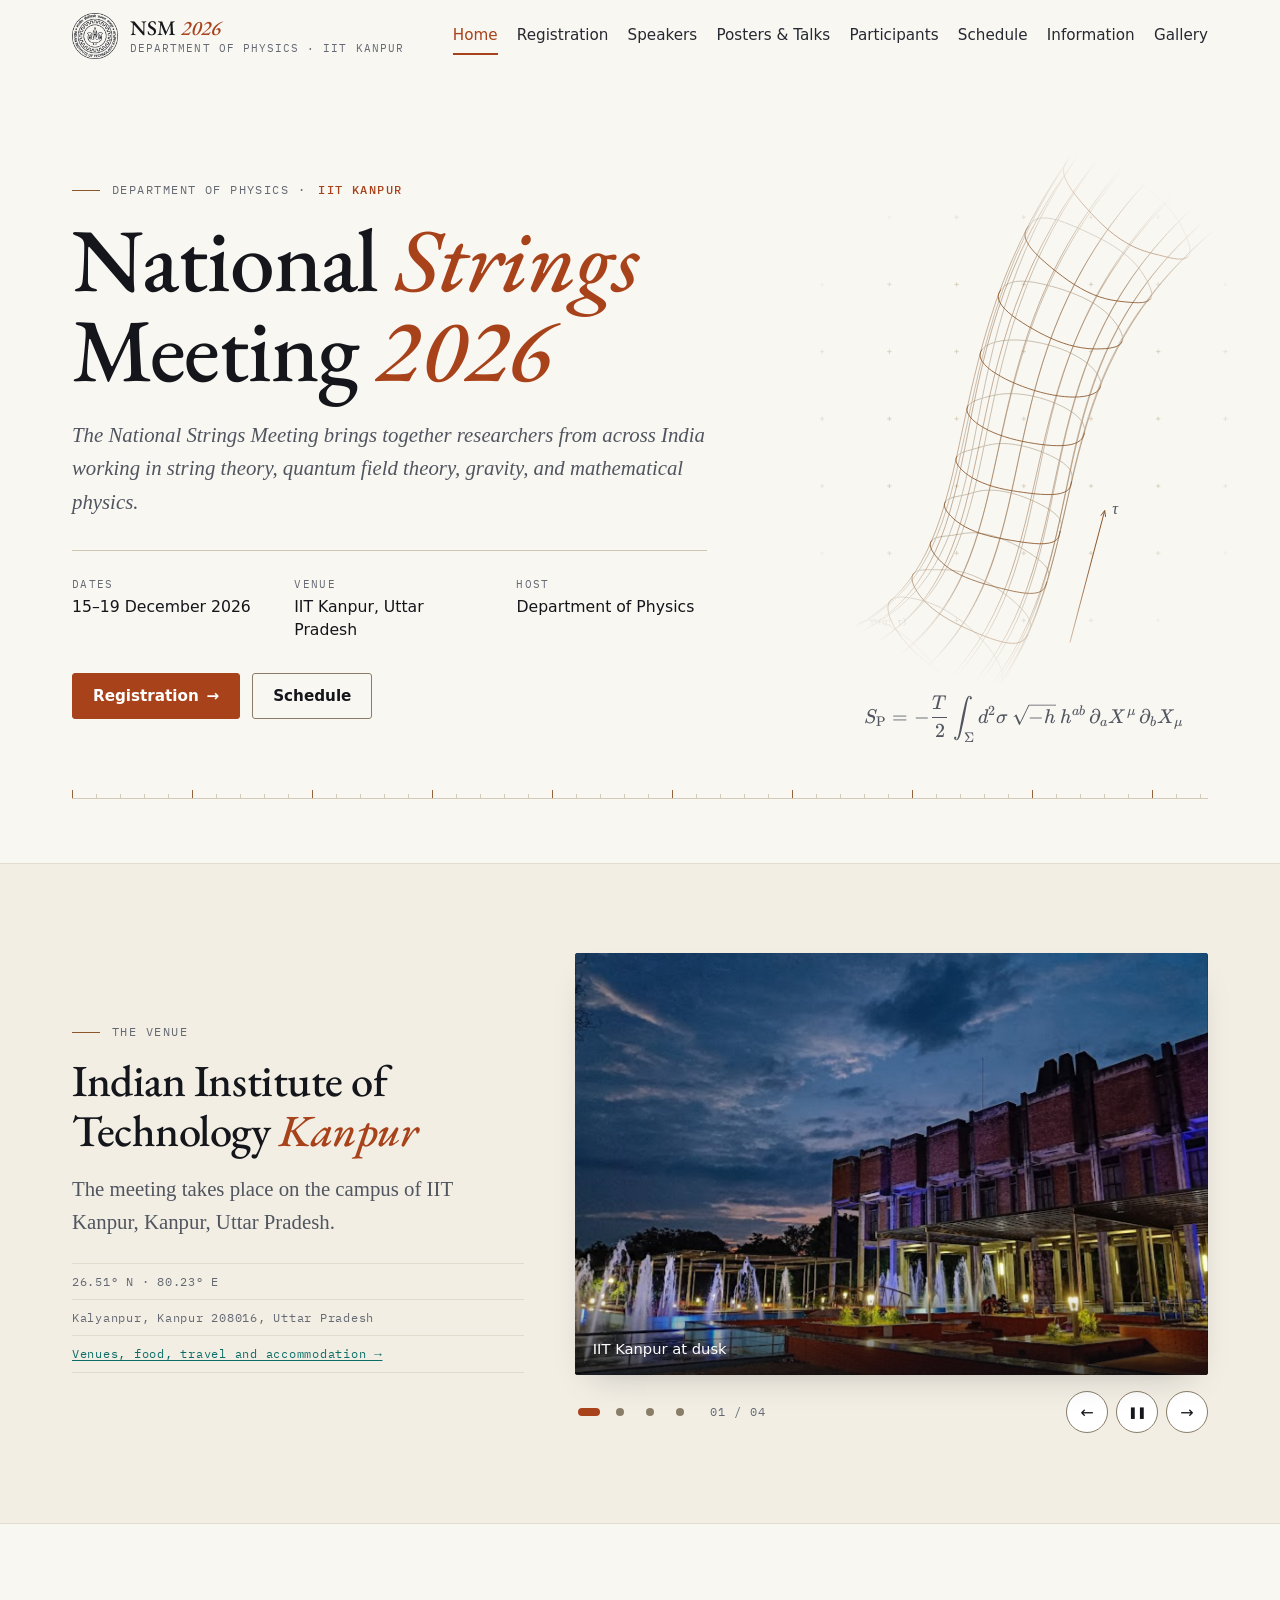
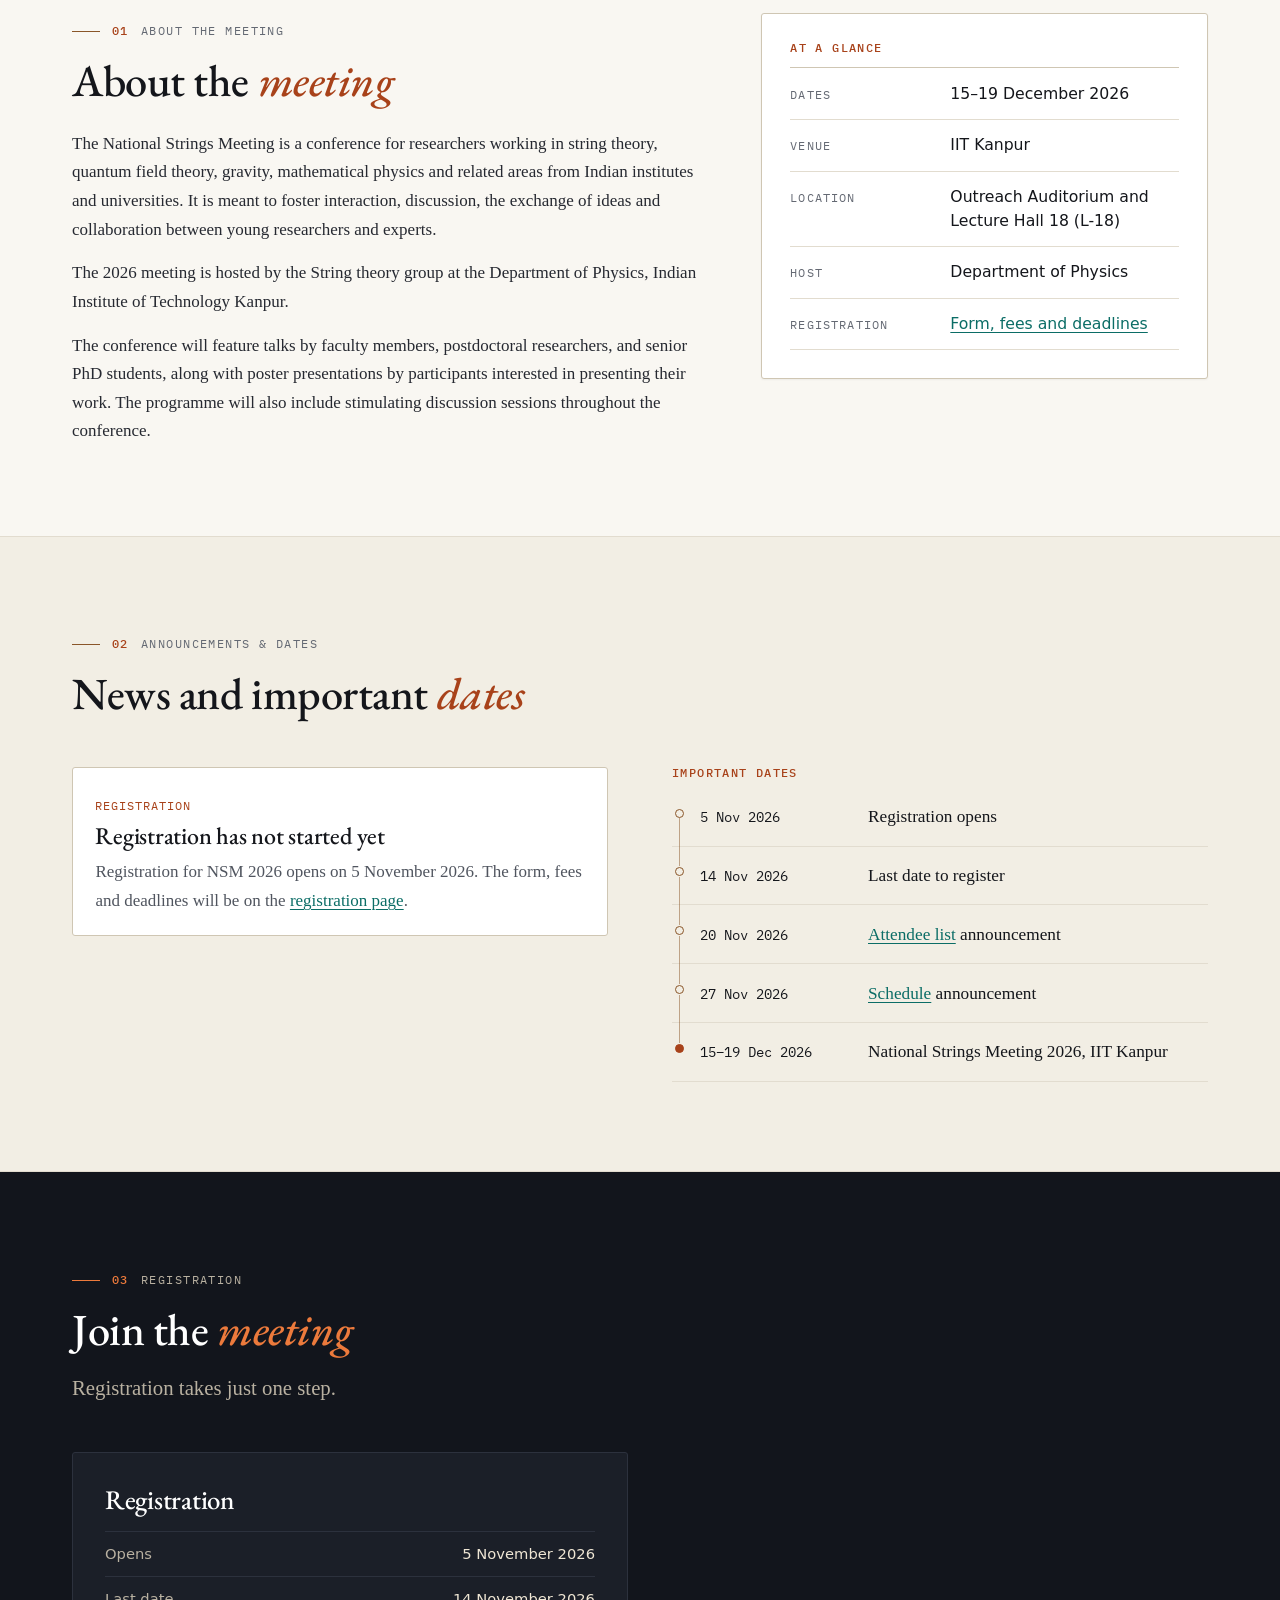
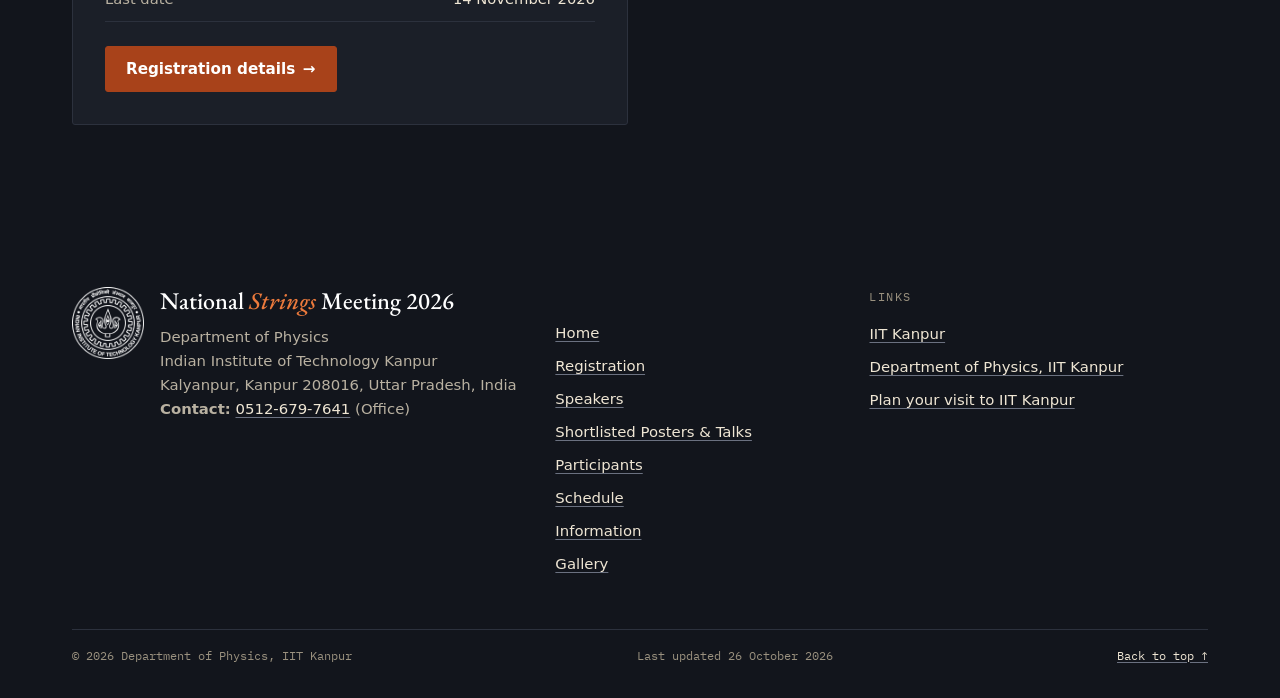
==== index.html @ 52be1bcf "test change" ====
<!doctype html>
<html lang="en">
<head>
  <meta charset="utf-8">
  <meta name="viewport" content="width=device-width, initial-scale=1">
  <title>National Strings Meeting 2026 · IIT Kanpur</title>
  <meta name="description" content="National Strings Meeting 2026, 15–19 December 2026, hosted by the String theory group at the Department of Physics, Indian Institute of Technology Kanpur. String theory, quantum field theory, gravity and mathematical physics.">
  <meta name="theme-color" content="#f9f7f2">
  <!-- EVENT DETAILS FOR SEARCH ENGINES (schema.org) — update the dates here if they change -->
  <script type="application/ld+json">
  {
    "@context": "https://schema.org",
    "@type": "Event",
    "name": "National Strings Meeting 2026",
    "description": "A meeting on string theory, quantum field theory, gravity and mathematical physics, hosted by the String theory group at the Department of Physics, IIT Kanpur.",
    "startDate": "2026-12-15",
    "endDate": "2026-12-19",
    "eventAttendanceMode": "https://schema.org/OfflineEventAttendanceMode",
    "eventStatus": "https://schema.org/EventScheduled",
    "location": {
      "@type": "Place",
      "name": "Indian Institute of Technology Kanpur",
      "address": {
        "@type": "PostalAddress",
        "streetAddress": "Kalyanpur",
        "addressLocality": "Kanpur",
        "postalCode": "208016",
        "addressRegion": "Uttar Pradesh",
        "addressCountry": "IN"
      }
    },
    "organizer": {
      "@type": "Organization",
      "name": "Department of Physics, IIT Kanpur",
      "url": "https://www.iitk.ac.in/phy/"
    }
  }
  </script>
  <link rel="icon" href="assets/images/favicon.svg" type="image/svg+xml">
  <link rel="stylesheet" href="css/style.css">
  <link rel="stylesheet" href="assets/vendor/katex/katex.min.css">
</head>

<body>
<a class="skip-link" href="#main">Skip to content</a>

<!-- =====================================================================
     HEADER — the same on every page.
     In the visual editor (edit.html) a change made here on one page is
     copied to every page automatically. By hand: change it in every
     .html file.
     aria-current="page" marks the page you are on (orange underline).
     ===================================================================== -->
<header class="masthead">
  <div class="wrap masthead__inner">
    <a class="brand" href="index.html">
      <img src="assets/images/iitk-emblem.png" alt="IIT Kanpur emblem" width="46" height="46">
      <span class="brand__text">
        <span class="brand__name">NSM <em>2026</em></span>
        <span class="brand__host">Department of Physics · IIT Kanpur</span>
      </span>
    </a>
    <button class="menu-toggle" type="button" aria-expanded="false" aria-controls="site-nav">Menu</button>
    <nav class="site-nav" id="site-nav" aria-label="Main">
      <ul>
        <li><a href="index.html" aria-current="page">Home</a></li>
        <li><a href="registration.html">Registration</a></li>
        <li><a href="speakers.html">Speakers</a></li>
        <li><a href="shortlisted.html">Posters &amp; Talks</a></li>
        <li><a href="participants.html">Participants</a></li>
        <li><a href="schedule.html">Schedule</a></li>
        <li><a href="venue-organizers.html">Information</a></li>
        <li><a href="gallery.html">Gallery</a></li>
      </ul>
    </nav>
  </div>
</header>

<main id="main">

  <!-- ===================================================================
       HERO — title, key facts and the string animation
       =================================================================== -->
  <section class="hero" aria-labelledby="hero-title">
    <div class="wrap">
      <div class="hero__grid">

        <div class="hero__text">
          <p class="eyebrow">Department of Physics · <b>IIT Kanpur</b></p>
          <h1 class="hero__title" id="hero-title">National <em>Strings</em> Meeting <span class="year">2026</span></h1>

          <p class="lead hero__lede"><em>The National Strings Meeting brings together researchers from across India working in string theory, quantum field theory, gravity, and mathematical physics.</em></p>

          <!-- KEY FACTS — replace <span class="tba">…</span> with the real text when confirmed -->
          <dl class="hero__facts">
            <div>
              <dt>Dates</dt>
              <dd>15–19 December 2026</dd>
            </div>
            <div>
              <dt>Venue</dt>
              <dd>IIT Kanpur, Uttar Pradesh</dd>
            </div>
            <div>
              <dt>Host</dt>
              <dd>Department of Physics</dd>
            </div>
          </dl>

          <div class="hero__actions">
            <a class="btn btn--primary" href="registration.html">Registration <span aria-hidden="true">→</span></a>
            <a class="btn" href="schedule.html">Schedule</a>
          </div>
        </div>

        <!-- ===============================================================
             STRING ANIMATION
             Drawn by js/string-animation.js inside the <svg> below.
             Size, position and colours: css/style.css, section 4.
             For the original dark version, change class="string-figure …"
             to class="string-figure string-figure--night …".
             =============================================================== -->
        <figure class="string-figure hero__figure">
          <div class="string-figure__canvas" aria-hidden="true">
            <svg data-string-animation viewBox="0 0 1000 1000" preserveAspectRatio="xMidYMid meet" focusable="false"></svg>
          </div>
          <figcaption>
            <div class="equation">$$S_{\mathrm{P}} = -\frac{T}{2}\int_{\Sigma} d^2\sigma\,\sqrt{-h}\,h^{ab}\,\partial_a X^{\mu}\,\partial_b X_{\mu}$$</div>
          </figcaption>
        </figure>

      </div>
      <div class="measure-line" aria-hidden="true"></div>
    </div>
  </section>


  <!-- ===================================================================
       THE VENUE — IIT Kanpur, with a slideshow of campus photographs
       (the campus map is on venue-organizers.html)
       =================================================================== -->
  <section class="band band--alt" id="campus" aria-labelledby="campus-title">
    <div class="wrap campus">

      <div class="campus__text">
        <p class="eyebrow">The venue</p>
        <h2 id="campus-title">Indian Institute of Technology <em>Kanpur</em></h2>
        <p class="lead mt-4">The meeting takes place on the campus of IIT Kanpur, Kanpur, Uttar Pradesh.</p>
        <ul class="campus__coords mt-5">
          <li>26.51° N · 80.23° E</li>
          <li>Kalyanpur, Kanpur 208016, Uttar Pradesh</li>
          <li><a href="venue-organizers.html">Venues, food, travel and accommodation →</a></li>
        </ul>
      </div>

      <!-- ===============================================================
           IIT KANPUR — PHOTO SLIDESHOW
           The photos fade from one to the next every few seconds; visitors
           can also use the arrows, the dots, a swipe or the arrow keys,
           and pause it. Run by js/slideshow.js. Size: css/style.css 9.1.

           ▸ CHANGE A PHOTO: replace the file in assets/images/campus/ or
             change src="…". Update alt="…" (what the photo shows, for
             screen readers) and the caption in <figcaption>.
           ▸ ADD A PHOTO: copy one <li class="slide"> … </li> block.
           ▸ REMOVE A PHOTO: delete its <li class="slide"> … </li> block.
           ▸ ORDER: the first <li> (the one with class="slide is-active")
             is shown first; keep "is-active" on exactly one slide.
           ▸ VERY WIDE OR TALL PHOTO: add  data-fit="contain"  to its <li>;
             it is then shown whole, over a soft blurred copy of itself.
           ▸ SPEED: data-interval="6" below = seconds per photo.
           =============================================================== -->
      <div class="slideshow" data-slideshow data-interval="6" aria-roledescription="carousel" aria-label="Photographs of IIT Kanpur">
        <ul class="slideshow__slides">
          <li class="slide is-active">
            <figure>
              <img src="assets/images/campus/campus-1.jpg" width="824" height="464" decoding="async" alt="A brick building on the IIT Kanpur campus lit up at dusk, with fountains in the foreground">
              <figcaption>IIT Kanpur at dusk</figcaption>
            </figure>
          </li>
          <li class="slide">
            <figure>
              <img src="assets/images/campus/campus-2.jpg" width="1200" height="900" decoding="async" alt="A tall red-brick building with concrete bands on the IIT Kanpur campus, framed by trees">
              <figcaption>IIT Kanpur campus</figcaption>
            </figure>
          </li>
          <li class="slide">
            <figure>
              <img src="assets/images/campus/campus-3.jpg" width="549" height="364" decoding="async" alt="A red-brick building with saw-tooth roofs beside a lawn on the IIT Kanpur campus">
              <figcaption>IIT Kanpur campus</figcaption>
            </figure>
          </li>
          <li class="slide" data-fit="contain">
            <figure>
              <img src="assets/images/campus/campus-4.jpg" width="870" height="229" decoding="async" alt="Inside a lecture hall at IIT Kanpur: rows of seats facing a stage and a projection screen">
              <figcaption>A Lecture Hall at IIT Kanpur</figcaption>
            </figure>
          </li>
        </ul>
      </div>

    </div>
  </section>


  <!-- ===================================================================
       01 · ABOUT THE MEETING
       =================================================================== -->
  <section class="band about" id="about" aria-labelledby="about-title">
    <div class="wrap split">

      <div>
        <p class="eyebrow"><b>01</b> About the meeting</p>
        <h2 id="about-title">About the <em>meeting</em></h2>

        <div class="prose mt-5">
          <p>The National Strings Meeting is a conference for researchers working in string theory, quantum field theory, gravity, mathematical physics and related areas from Indian institutes and universities. It is meant to foster interaction, discussion, the exchange of ideas and collaboration between young researchers and experts.</p>
          <p>The 2026 meeting is hosted by the String theory group at the Department of Physics, Indian Institute of Technology Kanpur.</p>
          <p>The conference will feature talks by faculty members, postdoctoral researchers, and senior PhD students, along with poster presentations by participants interested in presenting their work. The programme will also include stimulating discussion sessions throughout the conference.</p>
        </div>
      </div>

      <div class="about__aside">
        <div class="card">
          <h3 class="card__kicker">At a glance</h3>
          <!-- EDIT: replace each <span class="tba">…</span> when the detail is confirmed -->
          <dl class="facts">
            <div><dt>Dates</dt><dd>15–19 December 2026</dd></div>
            <div><dt>Venue</dt><dd>IIT Kanpur</dd></div>
            <div><dt>Location</dt><dd>Outreach Auditorium and Lecture Hall 18 (L-18)</dd></div>
            <div><dt>Host</dt><dd>Department of Physics</dd></div>
            <div><dt>Registration</dt><dd><a href="registration.html">Form, fees and deadlines</a></dd></div>
          </dl>
        </div>
      </div>

    </div>
  </section>


  <!-- ===================================================================
       02 · ANNOUNCEMENTS AND IMPORTANT DATES
       =================================================================== -->
  <section class="band band--alt" id="news" aria-labelledby="news-title">
    <div class="wrap">
      <div class="section-head">
        <p class="eyebrow"><b>02</b> Announcements &amp; dates</p>
        <h2 id="news-title">News and important <em>dates</em></h2>
      </div>

      <div class="split split--even">

        <div>
          <h3 class="visually-hidden">Announcements</h3>
          <!-- ANNOUNCEMENTS — newest first. Copy a whole <li class="news-item"> block to add one.
               Template:
               <li class="news-item">
                 <p class="news-item__meta"><span class="news-item__label">Registration</span><time datetime="2026-11-01">1 November 2026</time></p>
                 <h3>Registration is open</h3>
                 <p>Short text. <a href="registration.html">Link</a>.</p>
               </li>
          -->
          <ul class="news-list">
            <li class="news-item">
              <p class="news-item__meta"><span class="news-item__label">Registration</span></p>
              <h3>Registration has not started yet</h3>
              <p>Registration for NSM 2026 opens on 5 November 2026. The form, fees and deadlines will be on the <a href="registration.html">registration page</a>.</p>
            </li>
          </ul>
        </div>

        <div>
          <h3 class="card__kicker">Important dates</h3>
          <!-- IMPORTANT DATES — one <li> per date. Replace <span class="tba">…</span> with e.g. 15 November 2026.
               Add class="is-key" to highlight a date (orange dot). -->
          <ol class="dates">
            <li><span class="when"><time datetime="2026-11-05">5 Nov 2026</time></span><span class="what">Registration opens</span></li>
            <li><span class="when"><time datetime="2026-11-14">14 Nov 2026</time></span><span class="what">Last date to register</span></li>
            <li><span class="when"><time datetime="2026-11-20">20 Nov 2026</time></span><span class="what"><a href="participants.html">Attendee list</a> announcement</span></li>
            <li><span class="when"><time datetime="2026-11-27">27 Nov 2026</time></span><span class="what"><a href="schedule.html">Schedule</a> announcement</span></li>
            <li class="is-key"><span class="when"><time datetime="2026-12-15">15–19 Dec 2026</time></span><span class="what">National Strings Meeting 2026, IIT Kanpur</span></li>
          </ol>
        </div>

      </div>
    </div>
  </section>


  <!-- ===================================================================
       03 · REGISTRATION (summary; full details on registration.html)
       =================================================================== -->
  <section class="band band--night" id="register" aria-labelledby="register-title">
    <div class="wrap">
      <div class="section-head">
        <p class="eyebrow"><b>03</b> Registration</p>
        <h2 id="register-title">Join the <em>meeting</em></h2>
        <p class="lead">Registration takes just one step.</p>
      </div>

      <div class="reg-cards">
        <article class="reg-card">
          <h3>Registration</h3>
          <dl>
            <div><dt>Opens</dt><dd><time datetime="2026-11-05">5 November 2026</time></dd></div>
            <div><dt>Last date</dt><dd><time datetime="2026-11-14">14 November 2026</time></dd></div>
          </dl>
          <a class="btn btn--light btn--primary" href="registration.html#registration">Registration details <span aria-hidden="true">→</span></a>
        </article>
      </div>
    </div>
  </section>


  <!-- ===================================================================
       04 · SPONSORS
       One <li> per sponsor. Order on the page = order here.
       Logos go in assets/images/sponsors/ (PNG or SVG, transparent
       background, about 400 px wide).

       TEMPLATE (copy, paste, edit; remove href="…" if there is no link):
       <li><a class="sponsor" href="https://sponsor.example.org">
         <img src="assets/images/sponsors/sponsor-name.png" alt="Sponsor name" loading="lazy">
         <span class="sponsor__name">Sponsor name</span>
         <span class="sponsor__type">Sponsor</span>
       </a></li>

       Delete the "to be announced" tiles as sponsors are added.
       The section is HIDDEN for now (the word "hidden" in its <section>
       tag). Delete that word to show it again.
       =================================================================== -->
  <section class="band band--alt" id="sponsors" aria-labelledby="sponsors-title" hidden>
    <div class="wrap">
      <div class="section-head">
        <p class="eyebrow"><b>04</b> Sponsors</p>
        <h2 id="sponsors-title">Sponsors and <em>support</em></h2>
        <p class="lead">Organisations supporting the meeting will be acknowledged here.</p>
      </div>

      <ul class="sponsors">
        <li><a class="sponsor" href="https://www.iitk.ac.in/phy/">
          <img src="assets/images/iitk-emblem.png" alt="" width="64" height="64">
          <span class="sponsor__name">Department of Physics, IIT Kanpur</span>
          <span class="sponsor__type">Host</span>
        </a></li>
        <li><div class="sponsor sponsor--tba"><span class="tba">Sponsor TBA</span></div></li>
        <li><div class="sponsor sponsor--tba"><span class="tba">Sponsor TBA</span></div></li>
        <li><div class="sponsor sponsor--tba"><span class="tba">Sponsor TBA</span></div></li>
      </ul>

      <p class="sponsors-note">For sponsorship enquiries, please write to the organisers at <span class="tba">e-mail TBA</span>.</p>
    </div>
  </section>

</main>

<!-- =====================================================================
     FOOTER — the same on every page.
     In the visual editor (edit.html) a change made here on one page is
     copied to every page automatically. By hand: change it in every
     .html file.
     ===================================================================== -->
<footer class="site-footer">
  <div class="wrap">
    <div class="footer__grid">
      <div class="footer__brand">
        <img src="assets/images/iitk-emblem-white.png" alt="IIT Kanpur emblem" width="72" height="72">
        <div>
          <p class="footer__name">National <em>Strings</em> Meeting 2026</p>
          <address>
            Department of Physics<br>
            Indian Institute of Technology Kanpur<br>
            Kalyanpur, Kanpur 208016, Uttar Pradesh, India<br>
            <b>Contact:</b> <a href="tel:+915126797641">0512-679-7641</a> (Office)
          </address>
        </div>
      </div>

      <div>
        <ul class="footer__list">
          <li><a href="index.html">Home</a></li>
          <li><a href="registration.html">Registration</a></li>
          <li><a href="speakers.html">Speakers</a></li>
          <li><a href="shortlisted.html">Shortlisted Posters &amp; Talks</a></li>
          <li><a href="participants.html">Participants</a></li>
          <li><a href="schedule.html">Schedule</a></li>
          <li><a href="venue-organizers.html">Information</a></li>
          <li><a href="gallery.html">Gallery</a></li>
        </ul>
      </div>

      <div>
        <p class="footer__title">Links</p>
        <ul class="footer__list">
          <li><a href="https://www.iitk.ac.in/">IIT Kanpur</a></li>
          <li><a href="https://www.iitk.ac.in/phy/">Department of Physics, IIT Kanpur</a></li>
          <li><a href="https://www.iitk.ac.in/visitors">Plan your visit to IIT Kanpur</a></li>
        </ul>
      </div>
    </div>

    <div class="footer__base">
      <p>© 2026 Department of Physics, IIT Kanpur</p>
      <p>Last updated 26 October 2026</p>
      <p><a href="#main">Back to top ↑</a></p>
    </div>
  </div>
</footer>

<script src="assets/vendor/katex/katex.min.js" defer></script>
<script src="assets/vendor/katex/auto-render.min.js" defer></script>
<script src="js/string-animation.js" defer></script>
<script src="js/slideshow.js" defer></script>
<script src="js/main.js" defer></script>
</body>
</html>
---- css/style.css ----
/* =====================================================================
   NATIONAL STRINGS MEETING 2026 · IIT KANPUR — the whole stylesheet
   ---------------------------------------------------------------------
   An editorial, journal-like look: warm paper, ink-dark serif type,
   hairline rules, one burnt-orange accent, copper line drawings.

   Sections (search for the number, e.g. "9.4"):
     1  Tokens: colours, fonts, sizes  ← change the look here
     2  Reset and base typography
     3  Layout: wrappers, bands, grids
     4  STRING ANIMATION: size, position, colours
     5  Header and navigation
     6  Home hero
     7  Inner-page header
     8  Shared components: buttons, TBA marks, cards, facts, lists
     9  Home sections: campus & photo slideshow, about, news & dates,
        registration band, sponsors
    10  Registration page
    11  Schedule page and Talk Materials
    11b Speakers list; Shortlisted Posters & Talks
    12  Information page (venue, travel, organisers)
    12b Gallery page and photo viewer
    13  Footer
    14  Utilities, motion, print
   ===================================================================== */


/* =====================================================================
   1  TOKENS
   ===================================================================== */
:root {
  /* Paper and ink */
  --paper: #f9f7f2;          /* page background */
  --paper-2: #f2eee4;        /* alternate bands */
  --card: #ffffff;           /* cards */
  --ink-hi: #14161b;         /* headings */
  --ink: #262931;            /* body text (13:1 on paper) */
  --ink-mid: #50555f;        /* secondary text (6.4:1 or more) */
  --ink-low: #646973;        /* captions, labels (4.7:1 or more) */

  /* Rules and borders */
  --rule: #e2dccf;           /* hairlines between things (decorative) */
  --rule-strong: #cfc6b3;    /* card outlines (decorative) */
  --rule-control: #8a7d68;   /* borders that carry meaning: buttons, inputs (3.4:1) */

  /* Accents */
  --ember: #a8421a;          /* the one accent: emphasis, primary buttons, current page */
  --ember-deep: #86330f;     /* hover state of the accent */
  --ember-tint: #f6e7dd;
  --copper: #8a5629;         /* line drawings and small geometric marks */
  --gold: #8a5f12;           /* the single highlight dot of the animation */
  --link: #0b6d66;           /* links: deep teal, always underlined */
  --link-tint: #e0efec;

  /* "To be announced" marks */
  --tba: #8a3a0e;
  --tba-bg: #f8ece1;
  --tba-border: #d4a07f;

  /* Night band (footer, registration band) */
  --night: #12151c;
  --night-2: #1b1f28;
  --night-rule: #2c313d;
  --cream: #efe6d4;
  --cream-mid: #b9b1a1;
  --cream-accent: #ec7a3c;

  /* Type */
  --font-display: "EB Garamond", Garamond, "Cormorant Garamond", Georgia, "Times New Roman", serif;
  --font-text: "Newsreader", "Iowan Old Style", Georgia, "Times New Roman", serif;
  --font-ui: "Instrument Sans Variable", "Instrument Sans", system-ui, -apple-system, "Segoe UI", Roboto, sans-serif;
  --font-mono: "IBM Plex Mono", ui-monospace, "SF Mono", Menlo, Consolas, monospace;

  --step--1: 0.875rem;
  --step-0: 1.0625rem;                               /* body: 17px */
  --step-1: clamp(1.15rem, 1.1rem + 0.25vw, 1.3rem); /* lead text */
  --step-2: clamp(1.35rem, 1.2rem + 0.6vw, 1.7rem);  /* card titles */
  --step-3: clamp(1.9rem, 1.5rem + 1.6vw, 2.9rem);   /* section titles */
  --step-4: clamp(2.5rem, 1.8rem + 3vw, 4.2rem);     /* inner page titles */
  --step-5: clamp(2.9rem, 1.6rem + 5.2vw, 5.6rem);   /* home page title */

  /* Space */
  --sp-1: 0.25rem;
  --sp-2: 0.5rem;
  --sp-3: 0.75rem;
  --sp-4: 1rem;
  --sp-5: 1.5rem;
  --sp-6: 2rem;
  --sp-7: 3rem;
  --sp-8: 4rem;
  --sp-9: 6rem;

  /* Shape */
  --radius: 3px;
  --shadow-1: 0 1px 2px rgba(20, 22, 27, 0.05);
  --shadow-2: 0 14px 34px -18px rgba(20, 22, 27, 0.28);

  --wrap: 1200px;
  --header-h: 72px;
  --ease: cubic-bezier(0.22, 1, 0.36, 1);
}

/* Fonts — stored locally in assets/fonts (SIL Open Font License 1.1) */
@font-face { font-family: "EB Garamond"; src: url("../assets/fonts/EBGaramond-400-normal.woff2") format("woff2"); font-weight: 400; font-style: normal; font-display: swap; }
@font-face { font-family: "EB Garamond"; src: url("../assets/fonts/EBGaramond-500-normal.woff2") format("woff2"); font-weight: 500; font-style: normal; font-display: swap; }
@font-face { font-family: "EB Garamond"; src: url("../assets/fonts/EBGaramond-600-normal.woff2") format("woff2"); font-weight: 600; font-style: normal; font-display: swap; }
@font-face { font-family: "EB Garamond"; src: url("../assets/fonts/EBGaramond-400-italic.woff2") format("woff2"); font-weight: 400; font-style: italic; font-display: swap; }
@font-face { font-family: "EB Garamond"; src: url("../assets/fonts/EBGaramond-500-italic.woff2") format("woff2"); font-weight: 500; font-style: italic; font-display: swap; }
@font-face { font-family: "Newsreader"; src: url("../assets/fonts/Newsreader-Variable.woff2") format("woff2"); font-weight: 200 800; font-style: normal; font-display: swap; }
@font-face { font-family: "Newsreader"; src: url("../assets/fonts/Newsreader-Variable-Italic.woff2") format("woff2"); font-weight: 200 800; font-style: italic; font-display: swap; }
@font-face { font-family: "Instrument Sans Variable"; src: url("../assets/fonts/InstrumentSans-Variable.woff2") format("woff2"); font-weight: 400 700; font-style: normal; font-display: swap; }
@font-face { font-family: "IBM Plex Mono"; src: url("../assets/fonts/IBMPlexMono-400.woff2") format("woff2"); font-weight: 400; font-style: normal; font-display: swap; }
@font-face { font-family: "IBM Plex Mono"; src: url("../assets/fonts/IBMPlexMono-500.woff2") format("woff2"); font-weight: 500; font-style: normal; font-display: swap; }


/* =====================================================================
   2  RESET AND BASE TYPOGRAPHY
   ===================================================================== */
*, *::before, *::after { box-sizing: border-box; }

html {
  -webkit-text-size-adjust: 100%;
  text-size-adjust: 100%;
  scroll-padding-top: calc(var(--header-h) + 1rem);
}

@media (prefers-reduced-motion: no-preference) {
  html { scroll-behavior: smooth; }
}

body {
  margin: 0;
  background: var(--paper);
  color: var(--ink);
  font-family: var(--font-text);
  font-size: var(--step-0);
  line-height: 1.68;
  -webkit-font-smoothing: antialiased;
  text-rendering: optimizeLegibility;
  overflow-x: hidden;
}

h1, h2, h3, h4 {
  margin: 0;
  font-family: var(--font-display);
  font-weight: 500;
  color: var(--ink-hi);
  line-height: 1.12;
  letter-spacing: -0.01em;
}

h2 { font-size: var(--step-3); }
h3 { font-size: var(--step-2); }
h1 em, h2 em, h3 em { font-style: italic; color: var(--ember); }

/* Other text set in the heading font (names, status lines) uses the same weight */
.brand__name, .footer__name, .status-box .status-line { font-weight: 500; }

p, ul, ol, dl, dd, figure, blockquote { margin: 0; }
p + p { margin-top: 0.9em; }
ul, ol { padding: 0; }
img, svg { display: block; max-width: 100%; }
img { height: auto; }
address { font-style: normal; }
strong { font-weight: 600; }
small { font-size: var(--step--1); }

a {
  color: var(--link);
  text-decoration: underline;
  text-decoration-thickness: 1px;
  text-underline-offset: 0.2em;
}
a:hover { text-decoration-thickness: 2px; }

:focus-visible { outline: 2px solid var(--link); outline-offset: 3px; }
:focus:not(:focus-visible) { outline: none; }

.skip-link {
  position: absolute; left: var(--sp-4); top: -100px; z-index: 100;
  padding: var(--sp-2) var(--sp-4);
  background: var(--link); color: #fff; font-family: var(--font-ui); text-decoration: none;
  border-radius: var(--radius);
}
.skip-link:focus { top: var(--sp-3); }

/* Small uppercase label above titles ("01 · About") */
.eyebrow {
  display: inline-flex; align-items: center; gap: var(--sp-3);
  margin-bottom: var(--sp-4);
  font-family: var(--font-mono); font-size: 0.75rem; line-height: 1.4;
  letter-spacing: 0.12em; text-transform: uppercase; color: var(--ink-low);
}
.eyebrow::before {
  content: ""; width: 28px; height: 1px; background: var(--copper);
}
.eyebrow b { font-weight: 500; color: var(--ember); }

.lead {
  font-size: var(--step-1); line-height: 1.6; color: var(--ink-mid); max-width: 40rem;
}

.prose { max-width: 40rem; }
.prose ul { padding-left: 1.2em; }
.prose li + li { margin-top: 0.35em; }


/* =====================================================================
   3  LAYOUT
   ===================================================================== */
.wrap {
  width: 100%;
  max-width: var(--wrap);
  margin-inline: auto;
  padding-inline: clamp(1rem, 4vw, 2rem);
}

/* A band is a full-width section; alternate bands use paper-2 */
.band { padding-block: clamp(3.5rem, 7vw, 6rem); }
.band--alt { background: var(--paper-2); border-block: 1px solid var(--rule); }
.band--tight { padding-block: clamp(2.5rem, 5vw, 4rem); }

/* Section heading block */
.section-head { margin-bottom: clamp(2rem, 4vw, 3rem); max-width: 46rem; }
.section-head h2 { font-size: var(--step-3); }
.section-head .lead { margin-top: var(--sp-4); }

.split {
  display: grid; gap: clamp(2rem, 5vw, 4.5rem);
  grid-template-columns: minmax(0, 1fr);
}
@media (min-width: 900px) {
  .split { grid-template-columns: minmax(0, 7fr) minmax(0, 5fr); }
  .split--even { grid-template-columns: minmax(0, 1fr) minmax(0, 1fr); }
  .split--side { grid-template-columns: minmax(0, 4fr) minmax(0, 8fr); }
}

.grid-cards {
  display: grid; gap: clamp(0.75rem, 2.4vw, 1.5rem);
  grid-template-columns: repeat(auto-fill, minmax(min(100%, 250px), 1fr));
  list-style: none;
}
/* Cards that should always fill the row (e.g. three accommodation cards) */
.grid-cards--fit { grid-template-columns: repeat(auto-fit, minmax(min(100%, 250px), 1fr)); }
/* =====================================================================
   4  STRING ANIMATION — size, position and colours
   ---------------------------------------------------------------------
   The drawing itself is made by js/string-animation.js.
   ▸ SIZE:      change --string-size (largest size first, then the
                fraction of the screen width it may use).
   ▸ POSITION:  nudge it with --string-shift-x / --string-shift-y
                (e.g. -20px moves it left / up).
   ▸ FADE:      --string-fade sets how early the edges fade out.
   ▸ COLOURS:   the --string-… variables below.
   ▸ NIGHT LOOK: add class "string-figure--night" to the <figure> in
                index.html for the original dark version.
   ===================================================================== */
.string-figure {
  --string-size: min(540px, 42vw);
  --string-shift-x: 0px;
  --string-shift-y: 0px;
  --string-fade: 58%;
  --string-line: var(--copper);          /* the rings */
  --string-line-back: #a99b83;           /* rings seen through the tube */
  --string-accent: var(--ember);         /* the travelling string */
  --string-hot: var(--gold);             /* its hot spot */
  --string-marks: #d9d1c0;               /* "+" marks */
  --string-label: var(--ink-mid);        /* τ, Σ */
  --string-ground: transparent;

  position: relative;
  width: var(--string-size);
  margin-inline: auto;
  transform: translate(var(--string-shift-x), var(--string-shift-y));
}

.string-figure__canvas {
  position: relative;
  aspect-ratio: 1 / 1;
  background: var(--string-ground);
  border-radius: 50%;
  -webkit-mask-image: radial-gradient(closest-side, #000 var(--string-fade), transparent 100%);
  mask-image: radial-gradient(closest-side, #000 var(--string-fade), transparent 100%);
}

.string-figure__canvas svg { width: 100%; height: 100%; overflow: visible; }

.string-figure--night {
  --string-line: #c98a55;
  --string-line-back: #56678a;
  --string-accent: #ec7a3c;
  --string-hot: #f4c47c;
  --string-marks: #1e283d;
  --string-label: #c7b9a2;
  --string-ground: #0a0e1a;
}

/* Parts of the drawing (classes set by js/string-animation.js) */
.sa-marks path { stroke: var(--string-marks); stroke-width: 1; vector-effect: non-scaling-stroke; fill: none; }
.sa-ring, .sa-long, .sa-ring-back, .sa-long-back, .sa-guide, .sa-accent, .sa-accent-back {
  fill: none; stroke-width: 1; vector-effect: non-scaling-stroke;
}
.sa-ring { stroke: var(--string-line); stroke-opacity: 0.85; }
.sa-long { stroke: var(--string-line); stroke-opacity: 0.45; }
.sa-back { opacity: 0.6; }
.sa-ring-back, .sa-long-back { stroke: var(--string-line-back); }
.sa-guide { stroke: var(--string-line); }
.sa-accent { stroke: var(--string-accent); stroke-width: 1.8; }
.sa-accent-back { stroke: var(--string-accent); stroke-dasharray: 3 5; }
.sa-hot { fill: var(--string-hot); }
.sa-label { fill: var(--string-label); font-family: var(--font-text); font-style: italic; font-size: 30px; }
.sa-label-big { font-size: 40px; }
.sa-tag { fill: var(--string-label); font-family: var(--font-mono); font-size: 16px; }

.string-figure figcaption {
  margin-top: var(--sp-2);
  text-align: center;
  color: var(--ink-mid);
}
.string-figure .equation { font-size: 1.05rem; overflow-x: auto; overflow-y: hidden; }
.string-figure .equation .katex-display { margin: 0; }
.string-figure .caption {
  display: block; margin-top: var(--sp-1);
  font-family: var(--font-mono); font-size: 0.72rem; letter-spacing: 0.06em; color: var(--ink-low);
}

@media (max-width: 1023px) {
  .string-figure { --string-size: min(440px, 86vw); }
}


/* =====================================================================
   5  HEADER AND NAVIGATION (identical on every page)
   ===================================================================== */
.masthead {
  position: sticky; top: 0; z-index: 50;
  background: rgba(249, 247, 242, 0.92);
  -webkit-backdrop-filter: saturate(1.2) blur(10px);
  backdrop-filter: saturate(1.2) blur(10px);
  border-bottom: 1px solid transparent;
  transition: border-color 200ms ease;
}
.masthead.is-scrolled { border-bottom-color: var(--rule); }

.masthead__inner {
  display: flex; align-items: center; gap: var(--sp-5);
  min-height: var(--header-h);
}

.brand {
  display: flex; align-items: center; gap: var(--sp-3);
  color: var(--ink-hi); text-decoration: none; flex: none;
}
.brand img { width: 46px; height: 46px; }
.brand__text { display: flex; flex-direction: column; line-height: 1.1; }
.brand__name {
  font-family: var(--font-display); font-size: 1.3rem; letter-spacing: 0.01em;
}
.brand__name em { font-style: italic; color: var(--ember); }
.brand__host {
  margin-top: 3px;
  font-family: var(--font-mono); font-size: 0.66rem; letter-spacing: 0.1em; text-transform: uppercase; color: var(--ink-low);
}

.site-nav { margin-left: auto; }
.site-nav ul { list-style: none; display: flex; align-items: center; gap: clamp(1rem, 1.5vw, 1.5rem); }
.site-nav a {
  position: relative; display: inline-block; padding: 0.4rem 0;
  font-family: var(--font-ui); font-size: 0.95rem; font-weight: 500;
  color: var(--ink); text-decoration: none; white-space: nowrap;
}
/* eight menu items: a little tighter on narrow desktop screens */
@media (min-width: 1024px) and (max-width: 1279px) {
  .masthead__inner { gap: var(--sp-4); }
  .site-nav ul { gap: 0.8rem; }
  .site-nav a { font-size: 0.88rem; }
  .brand__host { letter-spacing: 0.04em; }
}
@media (min-width: 1024px) and (max-width: 1119px) {
  .site-nav ul { gap: 0.7rem; }
}
.site-nav a:hover { color: var(--ember); }
.site-nav a[aria-current="page"] { color: var(--ember); }
.site-nav a[aria-current="page"]::after {
  content: ""; position: absolute; left: 0; right: 0; bottom: 0; height: 2px; background: var(--ember);
}

.menu-toggle {
  display: none; margin-left: auto;
  padding: 0.5rem 0.9rem;
  font-family: var(--font-ui); font-size: 0.9rem; font-weight: 600; color: var(--ink-hi);
  background: transparent; border: 1px solid var(--rule-control); border-radius: var(--radius); cursor: pointer;
}

@media (max-width: 1023px) {
  .menu-toggle { display: inline-flex; }
  .site-nav {
    display: none; position: absolute; left: 0; right: 0; top: 100%;
    background: var(--paper); border-bottom: 1px solid var(--rule); box-shadow: var(--shadow-2);
  }
  .site-nav.is-open { display: block; }
  .site-nav ul { flex-direction: column; align-items: stretch; gap: 0; padding: var(--sp-3) clamp(1rem, 4vw, 2rem) var(--sp-5); }
  .site-nav li { border-bottom: 1px solid var(--rule); }
  .site-nav a { display: block; padding: 0.9rem 0; font-size: 1.05rem; }
  .site-nav a[aria-current="page"]::after { display: none; }
  .masthead__inner { position: static; }
  .masthead { position: sticky; }
}

@media (max-width: 420px) {
  .brand__host { display: none; }
  .brand img { width: 40px; height: 40px; }
}


/* =====================================================================
   6  HOME HERO
   ===================================================================== */
.hero {
  position: relative;
  padding-block: clamp(2.5rem, 6vw, 5rem) clamp(2.5rem, 5vw, 4rem);
  overflow: hidden;
}

.hero__grid {
  display: grid; gap: clamp(1.5rem, 4vw, 3rem);
  grid-template-columns: minmax(0, 1fr);
  align-items: center;
}
@media (min-width: 1024px) {
  .hero__grid { grid-template-columns: minmax(0, 7fr) minmax(0, 5fr); }
}

.hero__title {
  font-size: var(--step-5);
  line-height: 1;
  letter-spacing: -0.012em;
}
.hero__title .year {
  display: inline-block;
  font-style: italic; color: var(--ember);
  letter-spacing: -0.01em;
}

.hero__lede { margin-top: var(--sp-5); }

.hero__facts {
  display: grid; gap: var(--sp-4) var(--sp-6);
  grid-template-columns: repeat(auto-fit, minmax(min(100%, 160px), 1fr));
  margin-top: var(--sp-6); padding-top: var(--sp-5);
  border-top: 1px solid var(--rule-strong);
  max-width: 44rem;
}
.hero__facts dt {
  font-family: var(--font-mono); font-size: 0.7rem; letter-spacing: 0.12em; text-transform: uppercase; color: var(--ink-low);
}
.hero__facts dd { margin-top: 2px; font-family: var(--font-ui); font-size: 0.98rem; line-height: 1.45; color: var(--ink-hi); }

.hero__actions { display: flex; flex-wrap: wrap; gap: var(--sp-3); margin-top: var(--sp-6); }

.hero__figure { align-self: center; }

/* Measuring line: a hairline with copper ticks along the foot of the hero */
.measure-line {
  height: 9px; margin-top: clamp(2rem, 4vw, 3rem);
  border-bottom: 1px solid var(--rule-strong);
  background-image:
    repeating-linear-gradient(90deg, var(--copper) 0 1px, transparent 1px 120px),
    repeating-linear-gradient(90deg, var(--rule-strong) 0 1px, transparent 1px 24px);
  background-size: 100% 9px, 100% 4px;
  background-position: left bottom, left bottom;
  background-repeat: no-repeat;
  opacity: 0.9;
}


/* =====================================================================
   7  INNER-PAGE HEADER (Registration, Schedule, Information …)
   ===================================================================== */
.page-head {
  padding-block: clamp(2.5rem, 6vw, 4.5rem) clamp(2rem, 4vw, 3rem);
  border-bottom: 1px solid var(--rule);
}
.page-head h1 { font-size: var(--step-4); line-height: 1.02; }
.page-head .lead { margin-top: var(--sp-4); }

/* On-page jump links under the page title */
.jump-links {
  display: flex; flex-wrap: wrap; gap: var(--sp-2);
  margin-top: var(--sp-5); list-style: none;
}
.jump-links a {
  display: inline-block; padding: 0.35rem 0.8rem;
  font-family: var(--font-ui); font-size: 0.88rem; font-weight: 500;
  color: var(--ink-hi); text-decoration: none;
  border: 1px solid var(--rule-control); border-radius: 999px;
}
.jump-links a:hover { border-color: var(--ember); color: var(--ember); }


/* =====================================================================
   8  SHARED COMPONENTS
   ===================================================================== */

/* 8.1 Buttons ------------------------------------------------------- */
.btn {
  display: inline-flex; align-items: center; gap: 0.5em;
  min-height: 46px; padding: 0.7rem 1.25rem;
  font-family: var(--font-ui); font-size: 0.95rem; font-weight: 600; line-height: 1.2;
  color: var(--ink-hi); text-decoration: none;
  background: transparent; border: 1px solid var(--rule-control); border-radius: var(--radius);
  cursor: pointer; transition: background-color 160ms ease, border-color 160ms ease, color 160ms ease;
}
.btn:hover { border-color: var(--ink-hi); text-decoration: none; }
.btn--primary { background: var(--ember); border-color: var(--ember); color: #fff; }
.btn--primary:hover { background: var(--ember-deep); border-color: var(--ember-deep); color: #fff; }
.btn--small { min-height: 38px; padding: 0.45rem 0.95rem; font-size: 0.88rem; }
.btn--light { color: var(--cream); border-color: #6b7180; }
.btn--light:hover { border-color: var(--cream); color: #fff; }
.btn--light.btn--primary { color: #fff; background: var(--ember); border-color: var(--ember); }
/* A button whose link is not ready yet: <span class="btn is-pending" aria-disabled="true"> */
.btn.is-pending { cursor: not-allowed; color: var(--ink-low); border-style: dashed; background: transparent; }
.band--night .btn.is-pending { color: var(--cream-mid); border-color: #6b7180; }

/* 8.2 "To be announced" marks --------------------------------------- */
/* Short:   <span class="tba">To be announced</span>                      */
/* Longer:  <p class="tba-note">Details will be announced here.</p>       */
.tba {
  display: inline-block;
  padding: 0.05em 0.5em;
  font-family: var(--font-mono); font-size: 0.78em; font-weight: 500; line-height: 1.5;
  letter-spacing: 0.06em; text-transform: uppercase; font-style: normal;
  color: var(--tba); background: var(--tba-bg);
  border: 1px dashed var(--tba-border); border-radius: 2px;
  white-space: nowrap;
}
.tba-note {
  padding: 0.75rem 1rem;
  font-style: italic; color: var(--tba);
  background: var(--tba-bg); border: 1px dashed var(--tba-border); border-radius: var(--radius);
}
.band--night .tba { color: #f1b98c; background: #2a1e17; border-color: #8a5a3c; }

/* "Example" badge on sample rows, so they are never taken as real */
.sample-badge {
  display: inline-block; margin-left: 0.5em; vertical-align: middle;
  padding: 0 0.45em;
  font-family: var(--font-mono); font-size: 0.66rem; font-weight: 500; line-height: 1.6; letter-spacing: 0.1em; text-transform: uppercase;
  color: var(--tba); border: 1px solid var(--tba-border); border-radius: 2px;
}

/* 8.3 Cards --------------------------------------------------------- */
.card {
  position: relative;
  padding: clamp(1.25rem, 2.5vw, 1.75rem);
  background: var(--card);
  border: 1px solid var(--rule-strong);
  border-radius: var(--radius);
  box-shadow: var(--shadow-1);
}
.card h3:not(.card__kicker) { font-size: var(--step-2); }
.card__kicker {
  margin-bottom: var(--sp-2);
  font-family: var(--font-mono); font-size: 0.72rem; letter-spacing: 0.12em; text-transform: uppercase; color: var(--ember);
}
.card p { margin-top: var(--sp-3); color: var(--ink-mid); }
.card__link { margin-top: var(--sp-4); font-family: var(--font-ui); font-size: 0.95rem; font-weight: 500; }

/* 8.4 Fact list (label / value rows) ------------------------------- */
.facts { border-top: 1px solid var(--rule-strong); }
.facts > div {
  display: grid; gap: 2px var(--sp-5);
  grid-template-columns: minmax(0, 1fr);
  padding-block: 0.85rem; border-bottom: 1px solid var(--rule);
}
@media (min-width: 560px) {
  .facts > div { grid-template-columns: 8.5rem minmax(0, 1fr); align-items: baseline; }
}
.facts dt { font-family: var(--font-mono); font-size: 0.72rem; letter-spacing: 0.1em; text-transform: uppercase; color: var(--ink-low); }
.facts dd { font-family: var(--font-ui); font-size: 0.98rem; line-height: 1.5; color: var(--ink-hi); }

/* 8.5 Tags ----------------------------------------------------------- */
.tags { display: flex; flex-wrap: wrap; gap: var(--sp-2); list-style: none; }
.tags li {
  padding: 0.3rem 0.75rem;
  font-family: var(--font-text); font-style: italic; font-size: 1rem;
  color: var(--ink-hi); background: var(--card);
  border: 1px solid var(--rule-strong); border-radius: 999px;
}

/* 8.6 Link list ---------------------------------------------------- */
.link-list { list-style: none; border-top: 1px solid var(--rule-strong); }
.link-list li {
  display: flex; flex-wrap: wrap; justify-content: space-between; gap: 2px var(--sp-4);
  padding-block: 0.7rem; border-bottom: 1px solid var(--rule);
  font-family: var(--font-ui); font-size: 0.98rem;
}
.link-list small { color: var(--ink-low); font-family: var(--font-ui); }

/* 8.7 Numbered list (objectives, steps) ---------------------------- */
.numbered { list-style: none; counter-reset: n; }
.numbered > li {
  counter-increment: n;
  position: relative; padding: 0.85rem 0 0.85rem 3rem;
  border-top: 1px solid var(--rule);
}
.numbered > li:last-child { border-bottom: 1px solid var(--rule); }
.numbered > li::before {
  content: counter(n, decimal-leading-zero);
  position: absolute; left: 0; top: 0.95rem;
  font-family: var(--font-mono); font-size: 0.8rem; color: var(--ember);
}

/* 8.8 Compact person rows (committees) ------------------------------ */
.people-list { list-style: none; display: grid; gap: 0 var(--sp-6); grid-template-columns: repeat(auto-fill, minmax(min(100%, 260px), 1fr)); }
.people-list li { padding-block: 0.75rem; border-bottom: 1px solid var(--rule); }
.people-list .name { font-family: var(--font-text); font-size: 1.1rem; color: var(--ink-hi); }
.people-list .affil { display: block; font-family: var(--font-ui); font-size: 0.88rem; color: var(--ink-mid); }
.people-list .role { display: block; font-family: var(--font-mono); font-size: 0.7rem; letter-spacing: 0.1em; text-transform: uppercase; color: var(--ember); }

/* 8.9 Figure with caption ----------------------------------------- */
.figure {
  background: var(--card); border: 1px solid var(--rule-strong); border-radius: var(--radius); overflow: hidden;
}
.figure figcaption {
  display: flex; flex-wrap: wrap; justify-content: space-between; gap: var(--sp-2) var(--sp-5);
  padding: 0.75rem 1rem; border-top: 1px solid var(--rule);
  font-family: var(--font-ui); font-size: 0.88rem; color: var(--ink-mid);
}
.figure figcaption small { font-family: var(--font-mono); font-size: 0.7rem; letter-spacing: 0.04em; color: var(--ink-low); }

/* A card beside a longer column keeps its own height */
.split > .card { align-self: start; }

/* A photo figure (e.g. the venue photo) */
.figure--photo img { width: 100%; height: auto; }

/* 8.10 E-mail addresses that copy on click (js/main.js, section 7) */
.email-list { list-style: none; display: grid; gap: 0.4rem; }
.copy-email { overflow-wrap: anywhere; }
.copy-email[data-copy-ready] { cursor: copy; }
.copy-email[data-copy-ready]::after {
  content: "Copy"; display: inline-block; margin-left: 0.5rem; padding: 0 0.45rem;
  font-family: var(--font-mono); font-size: 0.66rem; letter-spacing: 0.08em; text-transform: uppercase; line-height: 1.6;
  color: var(--ink-low); border: 1px solid var(--rule-strong); border-radius: 999px; vertical-align: 0.1em;
}
.copy-email[data-copy-ready]:hover::after { color: var(--link); border-color: var(--link); }
.copy-email.is-copied::after { content: "Copied ✓"; color: #fff; background: var(--link); border-color: var(--link); }

/* 8.11 A note with confirmed information (unlike the dashed "to be announced" note) */
.callout {
  padding: 0.9rem 1.1rem; background: var(--paper-2);
  border-left: 3px solid var(--ember); border-radius: 0 var(--radius) var(--radius) 0;
  font-family: var(--font-ui); font-size: 0.95rem; line-height: 1.55; color: var(--ink);
}
.band--alt .callout { background: var(--card); }
.callout b { color: var(--ink-hi); }

/* A note shown only while every step of a numbered list is hidden (Registration) */
.numbered:has(> li:not([hidden])) + .steps-empty { display: none; }
.numbered + .steps-empty { margin-top: var(--sp-3); }

/* 8.12 A short list without bullets (e.g. two addresses in one fact row) */
.plain-list { list-style: none; display: grid; gap: 0.35rem; }
.plain-list b { font-weight: 600; color: var(--ink-hi); }

/* A map wider than a phone screen scrolls sideways instead of shrinking */
.scroll-x { overflow-x: auto; -webkit-overflow-scrolling: touch; }
.scroll-x > img { min-width: 760px; width: 100%; }
@media (min-width: 760px) { .scroll-x > img { min-width: 0; } }


/* =====================================================================
   9  HOME SECTIONS
   ===================================================================== */

/* 9.1 Campus band and photo slideshow ---------------------------------
   ▸ Slideshow shape: change --slide-ratio (e.g. 16 / 9 or 4 / 3).
   ▸ Cross-fade length: --slide-fade.
   ▸ Slow drift and zoom of each photo: --slide-zoom (1 = none) and the
     --kb-x / --kb-y pairs below (direction of the drift, per photo).
   ▸ Seconds per photo: data-interval in index.html.
   ------------------------------------------------------------------- */
.campus {
  display: grid; gap: clamp(2rem, 4vw, 3.5rem);
  grid-template-columns: minmax(0, 1fr);
  align-items: center;
}
@media (min-width: 960px) {
  .campus { grid-template-columns: minmax(0, 5fr) minmax(0, 7fr); }
}
.campus__text h2 { font-size: var(--step-3); }
.campus__coords {
  font-family: var(--font-mono); font-size: 0.78rem; letter-spacing: 0.06em; color: var(--ink-low);
}
.campus__coords li { list-style: none; padding-block: 0.45rem; border-bottom: 1px solid var(--rule); }
.campus__coords li:first-child { border-top: 1px solid var(--rule); }

.slideshow {
  --slide-ratio: 3 / 2;
  --slide-fade: 1.4s;
  --slide-zoom: 1.12;
  --slide-interval: 6s;   /* set from data-interval by js/slideshow.js */
  position: relative;
}
.slideshow__slides {
  position: relative; list-style: none;
  aspect-ratio: var(--slide-ratio);
  overflow: hidden;
  border-radius: var(--radius);
  background: var(--night);
  box-shadow: var(--shadow-2);
  touch-action: pan-y;
}
.slide {
  position: absolute; inset: 0;
  opacity: 0; visibility: hidden;
  transition: opacity var(--slide-fade) ease-in-out, visibility 0s linear var(--slide-fade);
}
.slide.is-active {
  z-index: 1; opacity: 1; visibility: visible;
  transition: opacity var(--slide-fade) ease-in-out, visibility 0s;
}
.slide.is-leaving { visibility: visible; }
.slide figure { position: relative; height: 100%; margin: 0; overflow: hidden; }
.slide img { width: 100%; height: 100%; object-fit: cover; }

/* "Ken Burns": each photo drifts and zooms out slowly while it is shown,
   and keeps moving while it fades out. Every photo drifts another way. */
.slide:nth-child(4n+1) { --kb-x: -2%;   --kb-y: -1.5%; }
.slide:nth-child(4n+2) { --kb-x: 2%;    --kb-y: 1.2%; }
.slide:nth-child(4n+3) { --kb-x: -1.5%; --kb-y: 2%; }
.slide:nth-child(4n+4) { --kb-x: 2%;    --kb-y: -1.8%; }
@keyframes slide-drift {
  from { transform: scale(var(--slide-zoom)) translate(var(--kb-x, 0), var(--kb-y, 0)); }
  to   { transform: scale(1) translate(0, 0); }
}
.slide.is-active img, .slide.is-leaving img {
  animation: slide-drift calc(var(--slide-interval) + var(--slide-fade) * 2) cubic-bezier(0.25, 0.1, 0.25, 1) both;
}
/* whole-photo slides (data-fit="contain"): the photo stays still, its blurred copy drifts */
.slide--contain img { position: relative; z-index: 1; object-fit: contain; }
.slide.slide--contain img:not(.slide__backdrop) { animation: none; }
.slide--contain .slide__backdrop {
  position: absolute; inset: -24px; z-index: 0;
  width: calc(100% + 48px); height: calc(100% + 48px); max-width: none;
  object-fit: cover; filter: blur(20px) brightness(0.6);
}
.slide figcaption {
  position: absolute; left: 0; right: 0; bottom: 0; z-index: 2;
  padding: 2.75rem 1.1rem 0.85rem;
  font-family: var(--font-ui); font-size: 0.92rem; font-weight: 500; color: #fff;
  background: linear-gradient(to top, rgba(10, 12, 16, 0.72), rgba(10, 12, 16, 0));
  opacity: 0; transform: translateY(10px);
  transition: opacity 500ms ease, transform 700ms var(--ease);
}
.slide.is-active figcaption { opacity: 1; transform: none; transition-delay: 450ms; }

.slideshow__controls {
  display: flex; align-items: center; justify-content: space-between; gap: var(--sp-4);
  margin-top: var(--sp-4);
}
.slideshow__dots { display: flex; align-items: center; gap: 0.15rem; }
.slideshow__dot {
  position: relative; width: 28px; height: 28px; padding: 0;
  background: none; border: 0; cursor: pointer;
}
.slideshow__dot::before {
  content: ""; position: absolute; left: 50%; top: 50%;
  width: 8px; height: 8px; margin: -4px 0 0 -4px;
  border-radius: 999px; background: var(--rule-control);
  transition: width 300ms var(--ease), margin 300ms var(--ease), background-color 300ms ease;
}
.slideshow__dot[aria-current="true"]::before { width: 22px; margin-left: -11px; background: var(--ember); }
/* while the slideshow plays, the active dot fills up as time runs */
.slideshow__dot[aria-current="true"].is-running::before { background: var(--tba-border); }
.slideshow__dot.is-running::after {
  content: ""; position: absolute; left: 50%; top: 50%;
  width: 22px; height: 8px; margin: -4px 0 0 -11px; border-radius: 999px; background: var(--ember);
  transform-origin: left center; animation: slide-dot-fill var(--slide-interval) linear both;
}
@keyframes slide-dot-fill { from { transform: scaleX(0.08); } to { transform: scaleX(1); } }
.slideshow__count { margin: 0 auto 0 0; font-family: var(--font-mono); font-size: 0.75rem; letter-spacing: 0.08em; color: var(--ink-low); }
.slideshow__buttons { display: flex; gap: var(--sp-2); }
.slideshow__btn {
  display: grid; place-items: center;
  width: 42px; height: 42px; padding: 0;
  font-family: var(--font-ui); font-size: 1rem; color: var(--ink-hi);
  background: var(--card); border: 1px solid var(--rule-control); border-radius: 999px;
  cursor: pointer; transition: border-color 160ms ease, color 160ms ease;
}
.slideshow__btn:hover { border-color: var(--ember); color: var(--ember); }
.slideshow__btn--pause { font-size: 0.72rem; letter-spacing: -0.05em; }

/* 9.2 About ------------------------------------------------------------ */
.about__aside { display: grid; gap: var(--sp-5); align-content: start; }
.about__aside .card__kicker { margin-bottom: var(--sp-3); }
.about h3.subhead { font-size: var(--step-2); margin: var(--sp-6) 0 var(--sp-3); }

/* 9.3 Announcements and important dates ------------------------------ */
.news-list { list-style: none; display: grid; gap: var(--sp-4); }
.news-item { padding: 1.25rem 1.4rem; background: var(--card); border: 1px solid var(--rule-strong); border-radius: var(--radius); }
.news-item__meta {
  display: flex; flex-wrap: wrap; gap: var(--sp-2) var(--sp-3); align-items: center; margin-bottom: var(--sp-2);
  font-family: var(--font-mono); font-size: 0.72rem; letter-spacing: 0.08em; text-transform: uppercase; color: var(--ink-low);
}
.news-item__label { color: var(--ember); }
.news-item h3 { font-size: 1.5rem; }
.news-item p { margin-top: var(--sp-2); color: var(--ink-mid); }

.dates { list-style: none; position: relative; }
.dates li {
  position: relative;
  display: grid; gap: 2px var(--sp-4); grid-template-columns: minmax(0, 1fr);
  padding: 0.9rem 0 0.9rem 1.75rem;
  border-bottom: 1px solid var(--rule);
}
@media (min-width: 520px) { .dates li { grid-template-columns: 9.5rem minmax(0, 1fr); align-items: baseline; } }
.dates li::before {
  content: ""; position: absolute; left: 0.2rem; top: 1.3rem;
  width: 9px; height: 9px; border-radius: 50%;
  border: 1px solid var(--copper); background: var(--paper-2);
}
.dates li::after {
  content: ""; position: absolute; left: calc(0.2rem + 4px); top: 1.9rem; bottom: -1.3rem; width: 1px; background: var(--copper); opacity: 0.5;
}
.dates li:last-child::after { display: none; }
.dates .when { font-family: var(--font-mono); font-size: 0.85rem; color: var(--ink-hi); }
.dates .what { font-family: var(--font-text); font-size: 1.08rem; color: var(--ink-hi); }
.dates li.is-key::before { background: var(--ember); border-color: var(--ember); }

/* 9.4 Registration band (dark) ----------------------------------------- */
.band--night { background: var(--night); color: var(--cream); }
.band--night h2, .band--night h3 { color: #fff; }
.band--night h2 em, .band--night h3 em { color: var(--cream-accent); }
.band--night .eyebrow { color: var(--cream-mid); }
.band--night .eyebrow b { color: var(--cream-accent); }
.band--night .eyebrow::before { background: var(--cream-accent); }
.band--night .lead, .band--night p { color: var(--cream-mid); }
.band--night a:not(.btn) { color: #8fded6; }

.reg-cards { display: grid; gap: var(--sp-5); grid-template-columns: minmax(0, 1fr); }
@media (min-width: 760px) { .reg-cards { grid-template-columns: repeat(2, minmax(0, 1fr)); } }
.reg-card {
  padding: clamp(1.4rem, 3vw, 2rem);
  background: var(--night-2); border: 1px solid var(--night-rule); border-radius: var(--radius);
}
.reg-card h3 { font-size: var(--step-2); }
.reg-card .status {
  display: inline-flex; gap: 0.5em; align-items: center; margin-bottom: var(--sp-3);
  font-family: var(--font-mono); font-size: 0.75rem; letter-spacing: 0.1em; text-transform: uppercase; color: var(--cream-mid);
}
.reg-card dl { margin-top: var(--sp-4); border-top: 1px solid var(--night-rule); }
.reg-card dl > div { display: flex; justify-content: space-between; gap: var(--sp-4); padding-block: 0.6rem; border-bottom: 1px solid var(--night-rule); font-family: var(--font-ui); font-size: 0.92rem; }
.reg-card dt { color: var(--cream-mid); }
.reg-card dd { color: var(--cream); text-align: right; }
.reg-card .btn { margin-top: var(--sp-5); }

/* 9.5 Sponsors ------------------------------------------------------------ */
.sponsors {
  list-style: none; display: grid; gap: clamp(0.75rem, 2vw, 1.25rem);
  grid-template-columns: repeat(auto-fit, minmax(min(100%, 210px), 1fr));
}
@media (max-width: 599px) {
  .sponsors { grid-template-columns: repeat(2, minmax(0, 1fr)); }
  .sponsor { min-height: 120px; padding: 1rem 0.75rem; }
}
.sponsor {
  display: flex; flex-direction: column; align-items: center; justify-content: center; gap: var(--sp-3);
  min-height: 150px; padding: 1.25rem;
  background: var(--card); border: 1px solid var(--rule-strong); border-radius: var(--radius);
  text-align: center; text-decoration: none; color: var(--ink-hi);
}
a.sponsor:hover { border-color: var(--ember); box-shadow: var(--shadow-2); }
.sponsor img { max-height: 64px; max-width: 80%; width: auto; object-fit: contain; }
.sponsor__name { font-family: var(--font-ui); font-size: 0.9rem; font-weight: 500; }
.sponsor__type { font-family: var(--font-mono); font-size: 0.68rem; letter-spacing: 0.1em; text-transform: uppercase; color: var(--ink-low); }
.sponsor--tba { background: transparent; border-style: dashed; border-color: var(--tba-border); color: var(--tba); }
.sponsors-note { margin-top: var(--sp-5); font-family: var(--font-ui); font-size: 0.95rem; color: var(--ink-mid); }


/* =====================================================================
   10  REGISTRATION PAGE
   ===================================================================== */
.reg-section + .reg-section { margin-top: clamp(3rem, 6vw, 5rem); }
.reg-section__head {
  display: flex; flex-wrap: wrap; align-items: baseline; justify-content: space-between; gap: var(--sp-3);
  padding-bottom: var(--sp-4); margin-bottom: var(--sp-5); border-bottom: 1px solid var(--rule-strong);
}
.reg-section__head h2 { font-size: var(--step-3); }
.reg-section__head .tag-step {
  font-family: var(--font-mono); font-size: 0.75rem; letter-spacing: 0.12em; text-transform: uppercase; color: var(--ember);
}

.status-box {
  display: grid; gap: var(--sp-3);
  padding: clamp(1.25rem, 3vw, 1.75rem);
  background: var(--card); border: 1px solid var(--rule-strong); border-top: 3px solid var(--ember); border-radius: var(--radius);
  box-shadow: var(--shadow-1);
}
.status-box p + p { margin-top: 0; }
.status-box .status-line { font-family: var(--font-display); font-size: var(--step-2); color: var(--ink-hi); }
.status-box .btn { justify-self: start; }

.data-table-wrap { overflow-x: auto; border-top: 1px solid var(--rule-strong); }
.data-table { width: 100%; border-collapse: collapse; font-family: var(--font-ui); font-size: 0.95rem; }
.data-table th, .data-table td { padding: 0.75rem 1rem 0.75rem 0; text-align: left; vertical-align: top; border-bottom: 1px solid var(--rule); }
.data-table thead th { font-family: var(--font-mono); font-size: 0.72rem; font-weight: 400; letter-spacing: 0.1em; text-transform: uppercase; color: var(--ink-low); }
.data-table tbody th { font-weight: 600; color: var(--ink-hi); }
.table-note { margin-top: var(--sp-3); font-family: var(--font-ui); font-size: 0.9rem; color: var(--ink-mid); }

/* A long list as a table (Participants page): quiet zebra rows, and a
   search box with a count above it (js/main.js, section 8) */
.data-table--list tbody tr:nth-child(even of :not([hidden])) { background: var(--paper-2); }
.data-table--list th:first-child, .data-table--list td:first-child { padding-left: 0.75rem; }
.data-table--list tbody th { font-weight: 500; }
.data-table--list tbody tr.group-start > * { border-top: 2px solid var(--rule-control); }   /* first row of a new institution or position (Sort by) */
.list-tools {
  display: flex; flex-wrap: wrap; align-items: end; gap: var(--sp-4) var(--sp-5);
  margin-bottom: var(--sp-6); padding: clamp(1rem, 2.5vw, 1.4rem) clamp(1rem, 2.5vw, 1.5rem);
  background: var(--card); border: 1px solid var(--rule-strong); border-top: 3px solid var(--ember);
  border-radius: var(--radius); box-shadow: var(--shadow-1);
}
.list-tools[hidden] { display: none; }
.list-tools__field { display: grid; gap: 0.45rem; flex: 0 1 20rem; min-width: 0; }
@media (max-width: 640px) { .list-tools__field { flex-basis: 100%; } }
.list-tools__field--search { flex: 1 1 22rem; }
.list-tools__label { font-family: var(--font-ui); font-size: 1rem; font-weight: 600; color: var(--ink-hi); }
.list-tools__input, .list-tools__select {
  width: 100%; min-height: 48px; padding: 0.6rem 0.9rem;
  font-family: var(--font-ui); font-size: 1rem; color: var(--ink-hi);
  background-color: var(--paper); border: 1.5px solid var(--rule-control); border-radius: var(--radius);
}
.list-tools__input {
  padding-left: 2.6rem;
  background: var(--paper) url("data:image/svg+xml,%3Csvg xmlns='http://www.w3.org/2000/svg' width='20' height='20' viewBox='0 0 24 24' fill='none' stroke='%235b5f68' stroke-width='2.2' stroke-linecap='round'%3E%3Ccircle cx='10.5' cy='10.5' r='6.5'/%3E%3Cpath d='m15.5 15.5 5 5'/%3E%3C/svg%3E") no-repeat 0.85rem 50%;
}
.list-tools__input::placeholder { color: var(--ink-low); }
.list-tools__select { cursor: pointer; }
.list-tools__input:focus-visible, .list-tools__select:focus-visible { outline: 2px solid var(--link); outline-offset: 1px; border-color: var(--link); }
.list-tools__count { flex: 1 0 100%; margin: 0; font-family: var(--font-ui); font-size: 0.95rem; color: var(--ink-mid); }


/* =====================================================================
   11  SCHEDULE PAGE AND TALK MATERIALS
   ===================================================================== */

/* Day links under the page title */
.day-nav { position: sticky; top: var(--header-h); z-index: 20; background: rgba(249, 247, 242, 0.95); border-bottom: 1px solid var(--rule); }
.day-nav ul { display: flex; gap: var(--sp-2); overflow-x: auto; list-style: none; padding-block: 0.65rem; }
.day-nav a {
  display: inline-block; padding: 0.35rem 0.85rem; white-space: nowrap;
  font-family: var(--font-ui); font-size: 0.88rem; font-weight: 500; color: var(--ink-hi); text-decoration: none;
  border: 1px solid var(--rule-control); border-radius: 999px;
}
.day-nav a:hover { border-color: var(--ember); color: var(--ember); }

.legend { display: flex; flex-wrap: wrap; gap: var(--sp-2) var(--sp-5); list-style: none; font-family: var(--font-mono); font-size: 0.78rem; color: var(--ink-mid); }
.legend span { color: var(--ember); margin-right: 0.3em; }

.day { scroll-margin-top: calc(var(--header-h) + 64px); }
.day + .day { margin-top: clamp(2.5rem, 5vw, 3.5rem); }
.day__head {
  display: flex; flex-wrap: wrap; align-items: baseline; justify-content: space-between; gap: var(--sp-2) var(--sp-4);
  padding-bottom: var(--sp-3); border-bottom: 2px solid var(--ink-hi);
}
.day__head h2 { font-size: var(--step-3); }
.day__meta { font-family: var(--font-mono); font-size: 0.8rem; color: var(--ink-mid); }

/* One row of the timetable */
.timetable { list-style: none; }
.slot {
  display: grid; gap: 0.15rem var(--sp-5);
  grid-template-columns: minmax(0, 1fr);
  padding: 1rem 0; border-bottom: 1px solid var(--rule);
}
@media (min-width: 760px) {
  .slot { grid-template-columns: 8.5rem 7.5rem minmax(0, 1fr); align-items: baseline; }
}
.slot__time { font-family: var(--font-mono); font-size: 0.88rem; color: var(--ink-hi); }
.slot__kind { font-family: var(--font-mono); font-size: 0.72rem; letter-spacing: 0.1em; text-transform: uppercase; color: var(--ink-low); }
.slot__kind span { color: var(--ember); margin-right: 0.35em; }
.slot__title { font-family: var(--font-text); font-size: 1.12rem; line-height: 1.4; color: var(--ink-hi); }
.slot__who { margin-top: 2px; font-family: var(--font-ui); font-size: 0.92rem; color: var(--ink-mid); }
.slot__who .affil { color: var(--ink-low); }
.slot__where { font-family: var(--font-ui); font-size: 0.85rem; color: var(--ink-low); }
.slot__res { display: flex; flex-wrap: wrap; gap: var(--sp-2); margin-top: var(--sp-2); list-style: none; }
.slot--break .slot__title, .slot--social .slot__title { font-style: italic; color: var(--ink-mid); }
.slot--break { background: linear-gradient(90deg, transparent, rgba(242, 238, 228, 0.7), transparent); }
.slot--review .slot__title { font-weight: 500; }

/* Resource links (slides, video) — used in the timetable and in Talk Materials */
.res-link {
  display: inline-flex; align-items: center; gap: 0.35em;
  padding: 0.2rem 0.6rem;
  font-family: var(--font-ui); font-size: 0.82rem; font-weight: 500;
  color: var(--link); text-decoration: none;
  background: var(--link-tint); border-radius: 999px;
}
.res-link:hover { text-decoration: underline; }
.res-link::before { font-family: var(--font-mono); font-size: 0.75rem; }
.res-link--slides::before { content: "PDF"; }
.res-link--video::before { content: "▶"; }
.res-link--other::before { content: "↗"; }

/* Talk Materials list */
.materials { list-style: none; display: grid; gap: var(--sp-4); grid-template-columns: repeat(auto-fill, minmax(min(100%, 340px), 1fr)); }
.material { padding: 1.1rem 1.25rem; background: var(--card); border: 1px solid var(--rule-strong); border-radius: var(--radius); }
.material__who { font-family: var(--font-ui); font-size: 0.9rem; color: var(--ink-mid); }
.material__title { margin-top: 2px; font-family: var(--font-text); font-size: 1.12rem; line-height: 1.4; color: var(--ink-hi); }
.material__session { margin-top: 2px; font-family: var(--font-mono); font-size: 0.72rem; letter-spacing: 0.06em; color: var(--ink-low); }
.material .slot__res { margin-top: var(--sp-3); }

/* An optional block with no entries is hidden (also done by js/main.js) */
[data-optional]:not(:has([data-item]:not([hidden]))) { display: none; }

/* Preview mode (open a page with ?preview at the end of its address):
   example entries marked data-preview-only are shown, with this banner. */
.preview-banner {
  position: sticky; bottom: 0; z-index: 60;
  padding: 0.6rem 1rem; text-align: center;
  font-family: var(--font-mono); font-size: 0.78rem; letter-spacing: 0.04em;
  color: var(--tba); background: var(--tba-bg); border-top: 1px dashed var(--tba-border);
}


/* =====================================================================
   11b SPEAKERS LIST AND SHORTLISTED POSTERS & TALKS
   ===================================================================== */
.speaker-head, .entry-head { display: none; }
.speaker-head span, .entry-head span {
  font-family: var(--font-mono); font-size: 0.72rem; letter-spacing: 0.1em; text-transform: uppercase; color: var(--ink-low);
}
.speaker-list, .entries { list-style: none; border-top: 2px solid var(--ink-hi); }

/* One speaker */
.speaker {
  display: grid; gap: 0.35rem var(--sp-5);
  grid-template-columns: minmax(0, 1fr);
  padding: 1.1rem 0; border-bottom: 1px solid var(--rule);
}
.speaker p + p { margin-top: 2px; }
.speaker__name { font-family: var(--font-display); font-size: 1.45rem; font-weight: 500; line-height: 1.2; color: var(--ink-hi); }
.speaker__name a { color: inherit; text-decoration-color: var(--link); }
.speaker__affil { font-family: var(--font-ui); font-size: 0.92rem; color: var(--ink-mid); }
.speaker__talk { font-family: var(--font-text); font-size: 1.1rem; font-style: italic; line-height: 1.45; color: var(--ink); }

/* One shortlisted talk or poster */
.entry {
  display: grid; gap: 0.25rem var(--sp-4);
  grid-template-columns: 3.5rem minmax(0, 1fr);
  padding: 1.1rem 0; border-bottom: 1px solid var(--rule);
}
.entry__body p + p { margin-top: 2px; }
.entry__code { font-family: var(--font-mono); font-size: 0.85rem; line-height: 1.9; color: var(--ember); }
.entry__title { font-family: var(--font-text); font-size: 1.15rem; line-height: 1.4; color: var(--ink-hi); }
.entry__authors { font-family: var(--font-ui); font-size: 0.92rem; color: var(--ink-mid); }
.entry__affil { font-family: var(--font-ui); font-size: 0.85rem; color: var(--ink-low); }
.entry__link { font-family: var(--font-ui); font-size: 0.88rem; }
.entry__meta { grid-column: 2; font-family: var(--font-mono); font-size: 0.8rem; color: var(--ink-mid); }
.presenter { color: var(--ink-hi); text-decoration: underline; text-decoration-color: var(--copper); text-underline-offset: 0.2em; }
.entries + .entries { margin-top: var(--sp-6); }

@media (min-width: 760px) {
  .speaker-head, .entry-head {
    display: grid; gap: var(--sp-5); padding-bottom: 0.5rem;
  }
  .speaker-head { grid-template-columns: minmax(0, 5fr) minmax(0, 7fr); }
  .entry-head { grid-template-columns: 4.5rem minmax(0, 1fr) 10rem; gap: var(--sp-4); }
  .entry-head span:last-child { text-align: right; }
  .speaker { grid-template-columns: minmax(0, 5fr) minmax(0, 7fr); align-items: baseline; }
  .entry { grid-template-columns: 4.5rem minmax(0, 1fr) 10rem; align-items: baseline; }
  .entry__meta { grid-column: auto; text-align: right; }
}


/* =====================================================================
   12  INFORMATION PAGE (venue-organizers.html)
   ===================================================================== */
.venue-section + .venue-section { margin-top: clamp(3.5rem, 7vw, 5.5rem); }
.travel-cards { list-style: none; display: grid; gap: var(--sp-4); grid-template-columns: repeat(auto-fill, minmax(min(100%, 250px), 1fr)); }
.travel-card { padding: 1.2rem 1.3rem; background: var(--card); border: 1px solid var(--rule-strong); border-radius: var(--radius); }
.travel-card .mode { font-family: var(--font-mono); font-size: 0.72rem; letter-spacing: 0.12em; text-transform: uppercase; color: var(--ember); }
.travel-card h3 { margin-top: var(--sp-2); font-size: 1.5rem; }
.travel-card .distance { margin-top: var(--sp-2); font-family: var(--font-mono); font-size: 0.85rem; color: var(--ink-hi); }
.travel-card p { margin-top: var(--sp-2); font-family: var(--font-ui); font-size: 0.92rem; color: var(--ink-mid); line-height: 1.55; }
.committee + .committee { margin-top: var(--sp-6); }
.figure--plan { max-width: 900px; margin-inline: auto; }

/* Cafés on campus: photo cards (Venue section) */
.places { margin-top: var(--sp-7); }
.places__title { font-size: var(--step-2); }
.places__lead { margin-top: var(--sp-2); max-width: 62ch; font-family: var(--font-ui); font-size: 0.95rem; color: var(--ink-mid); }
.place-cards {
  list-style: none; display: grid; gap: var(--sp-4); margin-top: var(--sp-5);
  grid-template-columns: repeat(auto-fill, minmax(min(100%, 300px), 1fr));
}
.place-card {
  display: flex; flex-direction: column; overflow: hidden;
  background: var(--card); border: 1px solid var(--rule-strong); border-radius: var(--radius);
}
.place-card img { display: block; width: 100%; height: auto; aspect-ratio: 4 / 3; object-fit: cover; background: var(--paper-2); }
.place-card__body { flex: 1; display: flex; flex-direction: column; gap: var(--sp-2); padding: 1rem 1.2rem 1.2rem; }
.place-card__body > * { margin: 0; }
.place-card__name { font-size: 1.45rem; }
.place-card p { font-family: var(--font-ui); font-size: 0.92rem; line-height: 1.55; color: var(--ink-mid); }
.place-card .place-card__where { font-family: var(--font-mono); font-size: 0.72rem; letter-spacing: 0.1em; text-transform: uppercase; color: var(--ember); }
.place-card .place-card__hours {
  display: inline-flex; align-items: center; gap: 0.45rem; align-self: start;
  padding: 0.2rem 0.65rem; font-size: 0.85rem; font-weight: 500; color: var(--ink-hi);
  background: var(--paper-2); border: 1px solid var(--rule); border-radius: 999px;
}
.place-card .place-card__hours::before {
  content: ""; width: 0.85em; height: 0.85em; flex: none;
  border: 1.5px solid currentColor; border-radius: 50%;
  background: linear-gradient(currentColor, currentColor) 50% 25% / 1.5px 35% no-repeat,
              linear-gradient(currentColor, currentColor) 62% 50% / 30% 1.5px no-repeat;
}
.place-card .place-card__link { margin-top: auto; padding-top: var(--sp-1); font-weight: 500; }
.place-card--text { border-top: 3px solid var(--ember); }
.place-cards--mixed { align-items: start; }   /* cards without a photo keep their own height */
.place-card--text .place-card__body { padding-top: 1.3rem; }
.places__group {
  margin-top: var(--sp-6);
  font-family: var(--font-mono); font-size: 0.78rem; font-weight: 400; letter-spacing: 0.12em; text-transform: uppercase; color: var(--ink-low);
}
.places__group + .place-cards { margin-top: var(--sp-3); }
.places__group + .places__note { margin-top: var(--sp-3); max-width: 62ch; }
/* a wide card with the photo beside the text (the hostel canteens) */
.place-cards--single { grid-template-columns: minmax(0, 1fr); }
.place-card--feature { border-top: 3px solid var(--ember); box-shadow: var(--shadow-1); }
.place-card--feature img { aspect-ratio: 738 / 306; }
.place-card--feature .place-card__name { font-size: clamp(1.45rem, 1.2rem + 0.8vw, 1.9rem); }
.place-card--feature .place-card__hours { font-size: 0.95rem; padding: 0.3rem 0.8rem; }
@media (min-width: 820px) {
  .place-card--feature { display: grid; grid-template-columns: minmax(0, 1.55fr) minmax(0, 1fr); }
  .place-card--feature img { height: 100%; min-height: 280px; aspect-ratio: auto; }
  .place-card--feature .place-card__body { justify-content: center; padding: 1.6rem 1.8rem; }
}
.committee h3 { font-size: var(--step-2); margin-bottom: var(--sp-3); }


/* =====================================================================
   12b GALLERY PAGE AND PHOTO VIEWER
   Photos sit in a grid of equal tiles; a click opens a photo large
   (js/gallery.js). Tile width: --tile-min. Tile shape: --tile-ratio
   (e.g. 1 / 1 for squares, 3 / 2 for wider tiles).
   ===================================================================== */
.gallery {
  --tile-min: 230px;
  --tile-ratio: 4 / 3;
  list-style: none;
  display: grid; gap: var(--sp-5) var(--sp-4);
  grid-template-columns: repeat(auto-fill, minmax(min(100%, var(--tile-min)), 1fr));
}
/* no photos yet: the empty grid takes no room and the note shows;
   as soon as one photo is visible the note disappears by itself */
.gallery:not(:has(> li:not([hidden]))) { display: none; }
.gallery:has(> li:not([hidden])) ~ .gallery-empty { display: none; }

.gallery__item figure { margin: 0; }
.gallery__link {
  display: block; position: relative; overflow: hidden;
  aspect-ratio: var(--tile-ratio);
  border-radius: var(--radius); background: var(--paper-2);
  box-shadow: 0 0 0 1px var(--rule);
}
.gallery__link img { width: 100%; height: 100%; object-fit: cover; transition: transform 0.6s var(--ease); }
.gallery__link:hover img, .gallery__link:focus-visible img { transform: scale(1.04); }
.gallery__link:focus-visible { outline: 3px solid var(--link); outline-offset: 3px; }
.gallery__item figcaption { margin-top: 0.55rem; font-family: var(--font-ui); font-size: 0.88rem; line-height: 1.45; color: var(--ink-mid); }
.gallery__item figcaption:empty { display: none; }
.gallery-empty { max-width: 40rem; }

/* The photo viewer (built by js/gallery.js) */
html.has-lightbox { overflow: hidden; }
.lightbox {
  position: fixed; inset: 0; width: 100%; height: 100%; max-width: none; max-height: none;
  margin: 0; padding: 0; border: 0;
  background: #0c0e13; color: var(--cream);
}
.lightbox[open] { display: grid; grid-template-rows: auto minmax(0, 1fr) auto; }
.lightbox::backdrop { background: rgba(12, 14, 19, 0.7); }
.lightbox__bar {
  display: flex; align-items: center; justify-content: space-between; gap: var(--sp-4);
  padding: 0.75rem clamp(1rem, 3vw, 2rem);
}
.lightbox__count { font-family: var(--font-mono); font-size: 0.8rem; letter-spacing: 0.08em; color: var(--cream-mid); }
.lightbox__stage { position: relative; display: grid; place-items: center; min-height: 0; padding: 0 clamp(3.75rem, 7vw, 6rem); }
.lightbox__img { max-width: 100%; max-height: 100%; width: auto; height: auto; object-fit: contain; border-radius: 2px; box-shadow: 0 20px 60px rgba(0, 0, 0, 0.5); }
.lightbox__caption { min-height: 1.5em; padding: 0.9rem clamp(1rem, 3vw, 2rem) 1.3rem; text-align: center; font-family: var(--font-text); font-size: 1.05rem; color: var(--cream); }
.lightbox__btn {
  display: inline-grid; place-items: center; width: 46px; height: 46px; padding: 0;
  border: 1px solid #4a5060; border-radius: 50%; background: rgba(27, 31, 40, 0.85);
  font-family: var(--font-ui); font-size: 1.25rem; line-height: 1; color: #fff; cursor: pointer;
}
.lightbox__btn:hover { border-color: var(--cream-accent); color: var(--cream-accent); }
.lightbox__btn:focus-visible { outline: 3px solid var(--cream-accent); outline-offset: 2px; }
.lightbox__prev, .lightbox__next { position: absolute; top: 50%; transform: translateY(-50%); }
.lightbox__prev { left: clamp(0.5rem, 2vw, 1.5rem); }
.lightbox__next { right: clamp(0.5rem, 2vw, 1.5rem); }
@media (max-width: 600px) {
  .lightbox__stage { padding: 0 0.5rem; }
  .lightbox__prev, .lightbox__next { width: 40px; height: 40px; background: rgba(12, 14, 19, 0.6); }
}
@media (prefers-reduced-motion: reduce) {
  .gallery__link img { transition: none; }
}


/* =====================================================================
   13  FOOTER (identical on every page)
   ===================================================================== */
.site-footer { background: var(--night); color: var(--cream-mid); padding-block: clamp(3rem, 6vw, 4.5rem) var(--sp-6); font-family: var(--font-ui); font-size: 0.93rem; }
.site-footer a { color: var(--cream); text-decoration-color: #6b7180; }
.site-footer a:hover { color: #fff; text-decoration-color: var(--cream-accent); }
.footer__grid { display: grid; gap: var(--sp-6); grid-template-columns: minmax(0, 1fr); }
@media (min-width: 820px) { .footer__grid { grid-template-columns: minmax(0, 1.6fr) minmax(0, 1fr) minmax(0, 1.2fr); } }
.footer__brand { display: flex; gap: var(--sp-4); align-items: flex-start; }
.footer__brand img { width: 72px; height: 72px; flex: none; }
.footer__name { font-family: var(--font-display); font-size: 1.5rem; line-height: 1.15; color: #fff; }
.footer__name em { color: var(--cream-accent); }
.site-footer address { margin-top: var(--sp-3); line-height: 1.6; }
.footer__title { margin-bottom: var(--sp-3); font-family: var(--font-mono); font-size: 0.72rem; letter-spacing: 0.12em; text-transform: uppercase; color: #9a917f; }
.footer__list { list-style: none; }
/* a list without a title lines up with the lists that have one */
@media (min-width: 820px) { .footer__grid > div > .footer__list:first-child { margin-top: calc(0.72rem * var(--lh-title, 1.6) + var(--sp-3)); } }
.footer__list li { padding-block: 0.25rem; }
.footer__base {
  display: flex; flex-wrap: wrap; justify-content: space-between; gap: var(--sp-2) var(--sp-5);
  margin-top: var(--sp-7); padding-top: var(--sp-4); border-top: 1px solid var(--night-rule);
  font-family: var(--font-mono); font-size: 0.75rem; color: #9a917f;
  align-items: baseline;
}
.footer__base > p { margin: 0; }
.site-footer .tba { color: #f1b98c; background: #2a1e17; border-color: #8a5a3c; }


/* =====================================================================
   14  UTILITIES, MOTION, PRINT
   ===================================================================== */
.visually-hidden {
  position: absolute !important; width: 1px; height: 1px; padding: 0; margin: -1px;
  overflow: hidden; clip: rect(0, 0, 0, 0); white-space: nowrap; border: 0;
}
.mt-0 { margin-top: 0 !important; }
.mt-4 { margin-top: var(--sp-4); }
.mt-5 { margin-top: var(--sp-5); }
.mt-6 { margin-top: var(--sp-6); }
.center { text-align: center; }
[hidden] { display: none !important; }

@media (prefers-reduced-motion: reduce) {
  *, *::before, *::after { animation: none !important; transition: none !important; scroll-behavior: auto !important; }
}
/* …except the slideshow's cross-fade: a fade is not movement, so the photos
   still change gently (without the drift and zoom) */
@media (prefers-reduced-motion: reduce) {
  .slideshow .slide { transition: opacity var(--slide-fade) ease, visibility 0s linear var(--slide-fade) !important; }
  .slideshow .slide.is-active { transition: opacity var(--slide-fade) ease, visibility 0s !important; }
  .slideshow .slide figcaption { transform: none; }
}

@media print {
  .masthead, .menu-toggle, .day-nav, .hero__figure, .site-footer .footer__grid > :not(:first-child), .skip-link { display: none !important; }
  body { background: #fff; }
  .band--night { background: #fff; color: #000; }
  .band--night h2, .band--night h3, .band--night p { color: #000; }
  .card, .news-item, .reg-card { box-shadow: none; }
  a { color: #000; }
}
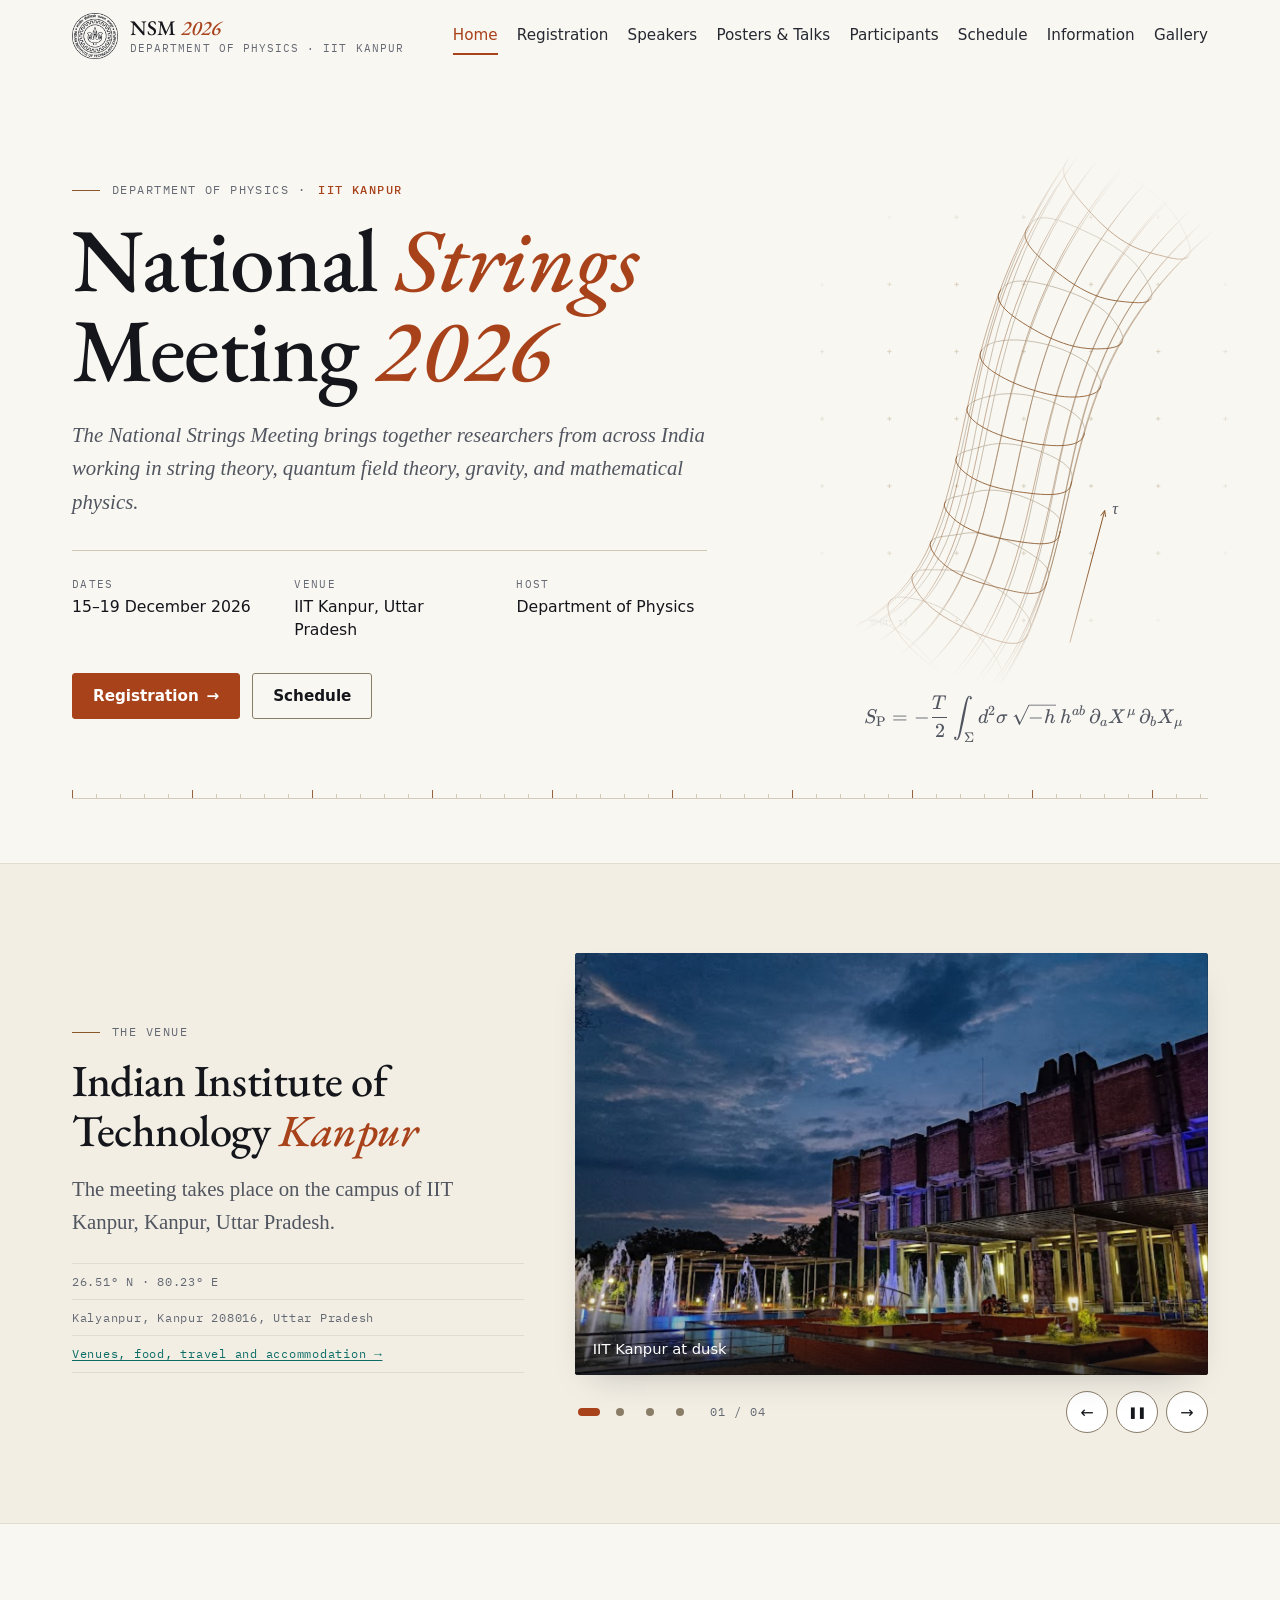
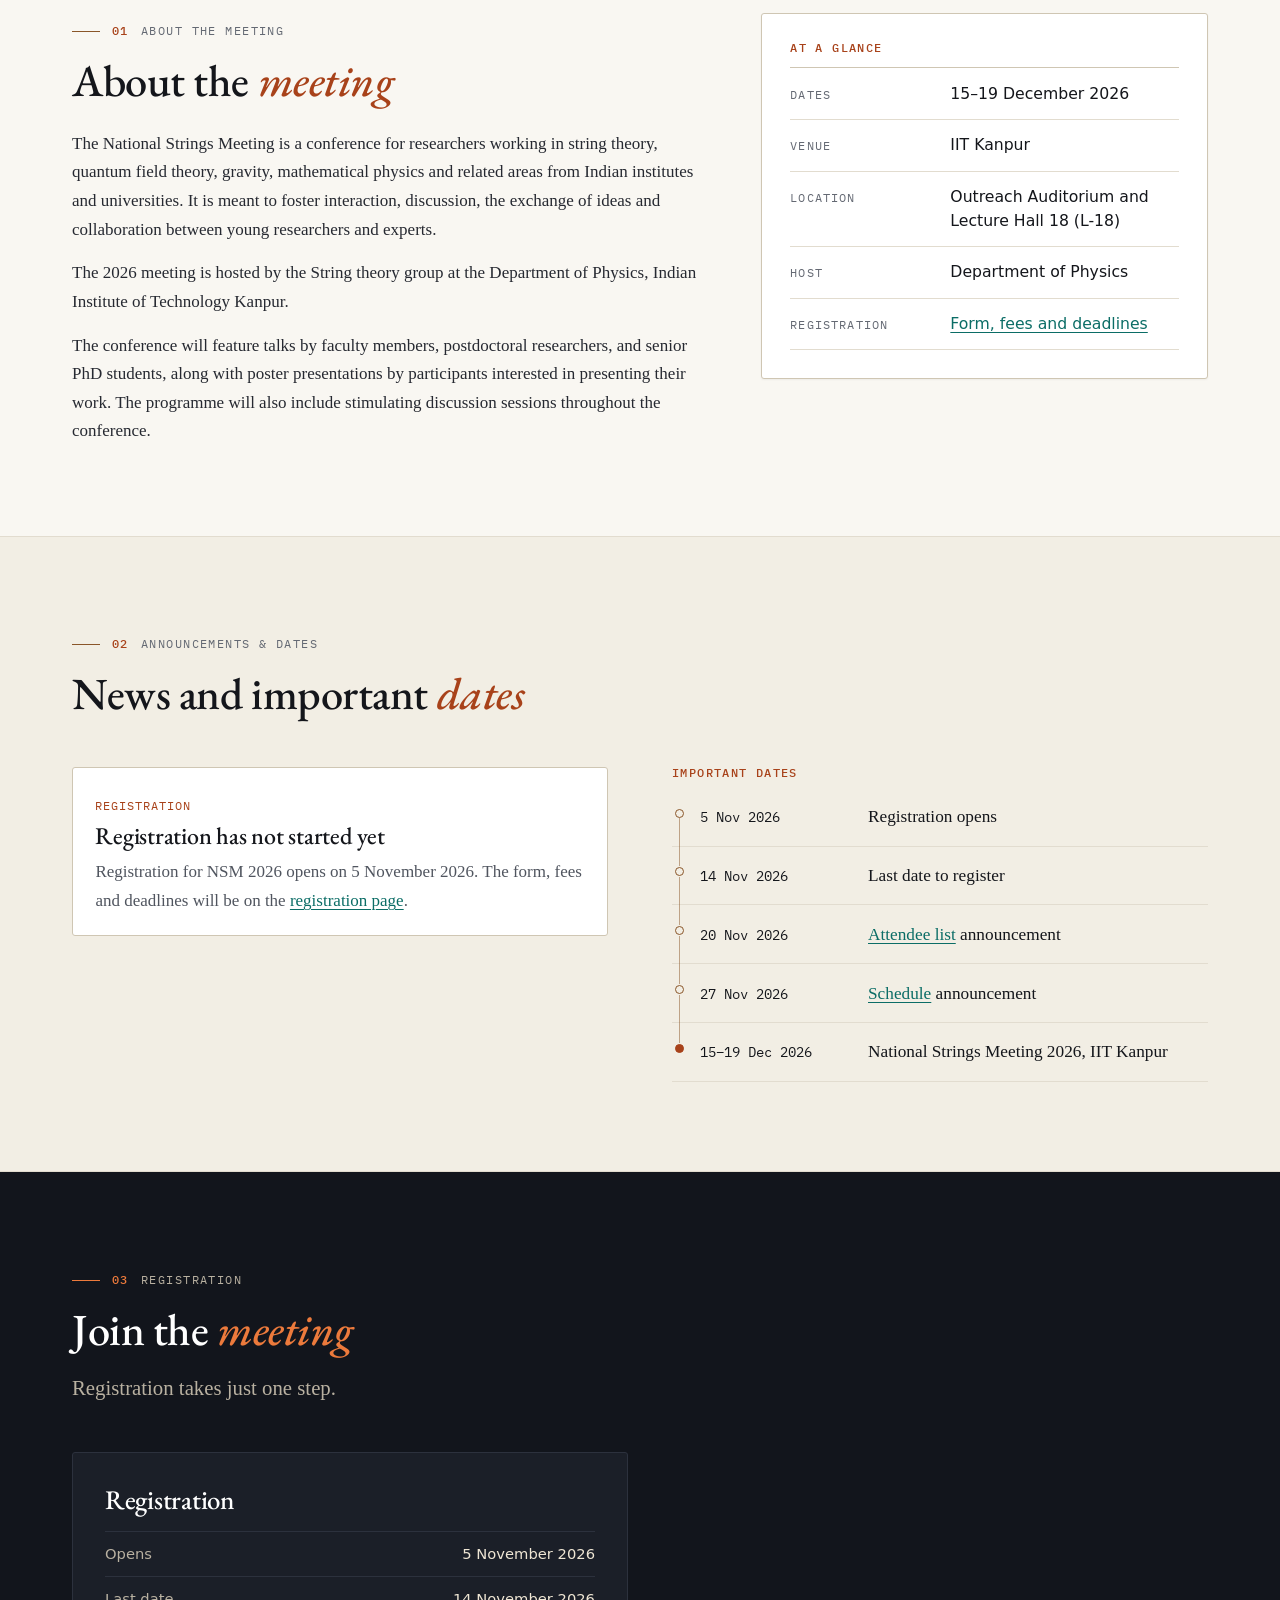
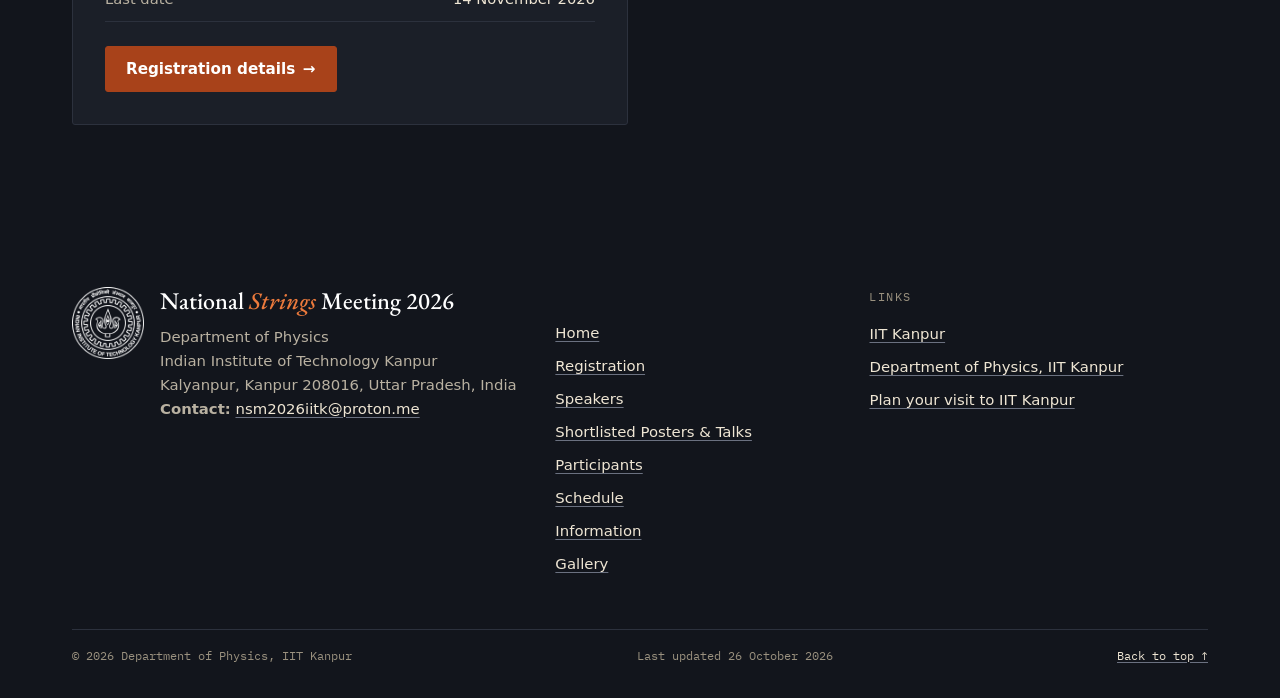
==== commit b3992c60: "update-2" ====
--- a/index.html
+++ b/index.html
@@ -36,7 +36,9 @@
     }
   }
   </script>
+  <link rel="icon" href="assets/images/favicon-32.png" sizes="32x32" type="image/png">
   <link rel="icon" href="assets/images/favicon.svg" type="image/svg+xml">
+  <link rel="apple-touch-icon" href="assets/images/apple-touch-icon.png">
   <link rel="stylesheet" href="css/style.css">
   <link rel="stylesheet" href="assets/vendor/katex/katex.min.css">
 </head>
@@ -348,7 +350,7 @@
         <li><div class="sponsor sponsor--tba"><span class="tba">Sponsor TBA</span></div></li>
       </ul>
 
-      <p class="sponsors-note">For sponsorship enquiries, please write to the organisers at <span class="tba">e-mail TBA</span>.</p>
+      <p class="sponsors-note">For sponsorship enquiries, please write to the organisers at <a href="mailto:nsm2026iitk@proton.me">nsm2026iitk@proton.me</a>.</p>
     </div>
   </section>
 
@@ -371,7 +373,7 @@
             Department of Physics<br>
             Indian Institute of Technology Kanpur<br>
             Kalyanpur, Kanpur 208016, Uttar Pradesh, India<br>
-            <b>Contact:</b> <a href="tel:+915126797641">0512-679-7641</a> (Office)
+            <b>Contact:</b> <a href="mailto:nsm2026iitk@proton.me">nsm2026iitk@proton.me</a>
           </address>
         </div>
       </div>
--- a/css/style.css
+++ b/css/style.css
@@ -645,7 +645,7 @@
   color: var(--ink-low); border: 1px solid var(--rule-strong); border-radius: 999px; vertical-align: 0.1em;
 }
 .copy-email[data-copy-ready]:hover::after { color: var(--link); border-color: var(--link); }
-.copy-email.is-copied::after { content: "Copied ✓"; color: #fff; background: var(--link); border-color: var(--link); }
+.copy-email.is-copied::after, .copy-email[data-copy-ready].is-copied:hover::after { content: "Copied ✓"; color: #fff; background: var(--link); border-color: var(--link); }
 
 /* 8.11 A note with confirmed information (unlike the dashed "to be announced" note) */
 .callout {
@@ -916,29 +916,42 @@
 .data-table--list tbody th { font-weight: 500; }
 .data-table--list tbody tr.group-start > * { border-top: 2px solid var(--rule-control); }   /* first row of a new institution or position (Sort by) */
 .list-tools {
-  display: flex; flex-wrap: wrap; align-items: end; gap: var(--sp-4) var(--sp-5);
-  margin-bottom: var(--sp-6); padding: clamp(1rem, 2.5vw, 1.4rem) clamp(1rem, 2.5vw, 1.5rem);
-  background: var(--card); border: 1px solid var(--rule-strong); border-top: 3px solid var(--ember);
-  border-radius: var(--radius); box-shadow: var(--shadow-1);
+  display: flex; flex-wrap: wrap; align-items: end; gap: var(--sp-3) var(--sp-4);
+  margin-bottom: var(--sp-4);
 }
 .list-tools[hidden] { display: none; }
-.list-tools__field { display: grid; gap: 0.45rem; flex: 0 1 20rem; min-width: 0; }
-@media (max-width: 640px) { .list-tools__field { flex-basis: 100%; } }
-.list-tools__field--search { flex: 1 1 22rem; }
-.list-tools__label { font-family: var(--font-ui); font-size: 1rem; font-weight: 600; color: var(--ink-hi); }
+.list-tools__field { display: grid; gap: 0.3rem; flex: 0 1 15rem; min-width: 0; }
+.list-tools__field--search { flex: 0 1 19rem; }
+@media (max-width: 640px) { .list-tools__field, .list-tools__field--search { flex-basis: 100%; } }
+.list-tools__label { font-family: var(--font-mono); font-size: 0.68rem; letter-spacing: 0.1em; text-transform: uppercase; color: var(--ink-low); }
 .list-tools__input, .list-tools__select {
-  width: 100%; min-height: 48px; padding: 0.6rem 0.9rem;
-  font-family: var(--font-ui); font-size: 1rem; color: var(--ink-hi);
-  background-color: var(--paper); border: 1.5px solid var(--rule-control); border-radius: var(--radius);
+  width: 100%; min-height: 38px; padding: 0.35rem 0.7rem;
+  font-family: var(--font-ui); font-size: 0.9rem; color: var(--ink-hi);
+  background-color: var(--card); border: 1px solid var(--rule-control); border-radius: var(--radius);
 }
 .list-tools__input {
-  padding-left: 2.6rem;
-  background: var(--paper) url("data:image/svg+xml,%3Csvg xmlns='http://www.w3.org/2000/svg' width='20' height='20' viewBox='0 0 24 24' fill='none' stroke='%235b5f68' stroke-width='2.2' stroke-linecap='round'%3E%3Ccircle cx='10.5' cy='10.5' r='6.5'/%3E%3Cpath d='m15.5 15.5 5 5'/%3E%3C/svg%3E") no-repeat 0.85rem 50%;
+  padding-left: 2.05rem;
+  background: var(--card) url("data:image/svg+xml,%3Csvg xmlns='http://www.w3.org/2000/svg' width='16' height='16' viewBox='0 0 24 24' fill='none' stroke='%237a7e87' stroke-width='2.2' stroke-linecap='round'%3E%3Ccircle cx='10.5' cy='10.5' r='6.5'/%3E%3Cpath d='m15.5 15.5 5 5'/%3E%3C/svg%3E") no-repeat 0.65rem 50%;
 }
 .list-tools__input::placeholder { color: var(--ink-low); }
 .list-tools__select { cursor: pointer; }
 .list-tools__input:focus-visible, .list-tools__select:focus-visible { outline: 2px solid var(--link); outline-offset: 1px; border-color: var(--link); }
-.list-tools__count { flex: 1 0 100%; margin: 0; font-family: var(--font-ui); font-size: 0.95rem; color: var(--ink-mid); }
+.list-tools__count { flex: 1 1 12rem; margin: 0; padding-bottom: 0.55rem; text-align: right; font-family: var(--font-ui); font-size: 0.85rem; color: var(--ink-low); }
+@media (max-width: 640px) { .list-tools__count { text-align: left; padding-bottom: 0; } }
+.list-tools__note { margin-bottom: var(--sp-4); }
+/* sortable column headings (js/main.js, section 8): click the arrow to sort, again to reverse */
+.sort-btn {
+  display: inline-flex; align-items: center; gap: 0.45rem; padding: 0.25rem 0.1rem; margin: -0.25rem -0.1rem;
+  font: inherit; letter-spacing: inherit; text-transform: inherit; color: inherit;
+  background: none; border: 0; border-radius: 4px; cursor: pointer;
+}
+.sort-btn svg { flex: none; fill: currentColor; }
+.sort-btn path { opacity: 0.35; transition: opacity 150ms ease; }
+.sort-btn:hover { color: var(--ink-hi); }
+.sort-btn:hover path { opacity: 0.6; }
+.sort-btn:focus-visible { outline: 2px solid var(--link); outline-offset: 2px; }
+th[aria-sort] .sort-btn { color: var(--ink-hi); }
+th[aria-sort="ascending"] .sort-btn__up, th[aria-sort="descending"] .sort-btn__down { opacity: 1; fill: var(--ember); }
 
 
 /* =====================================================================
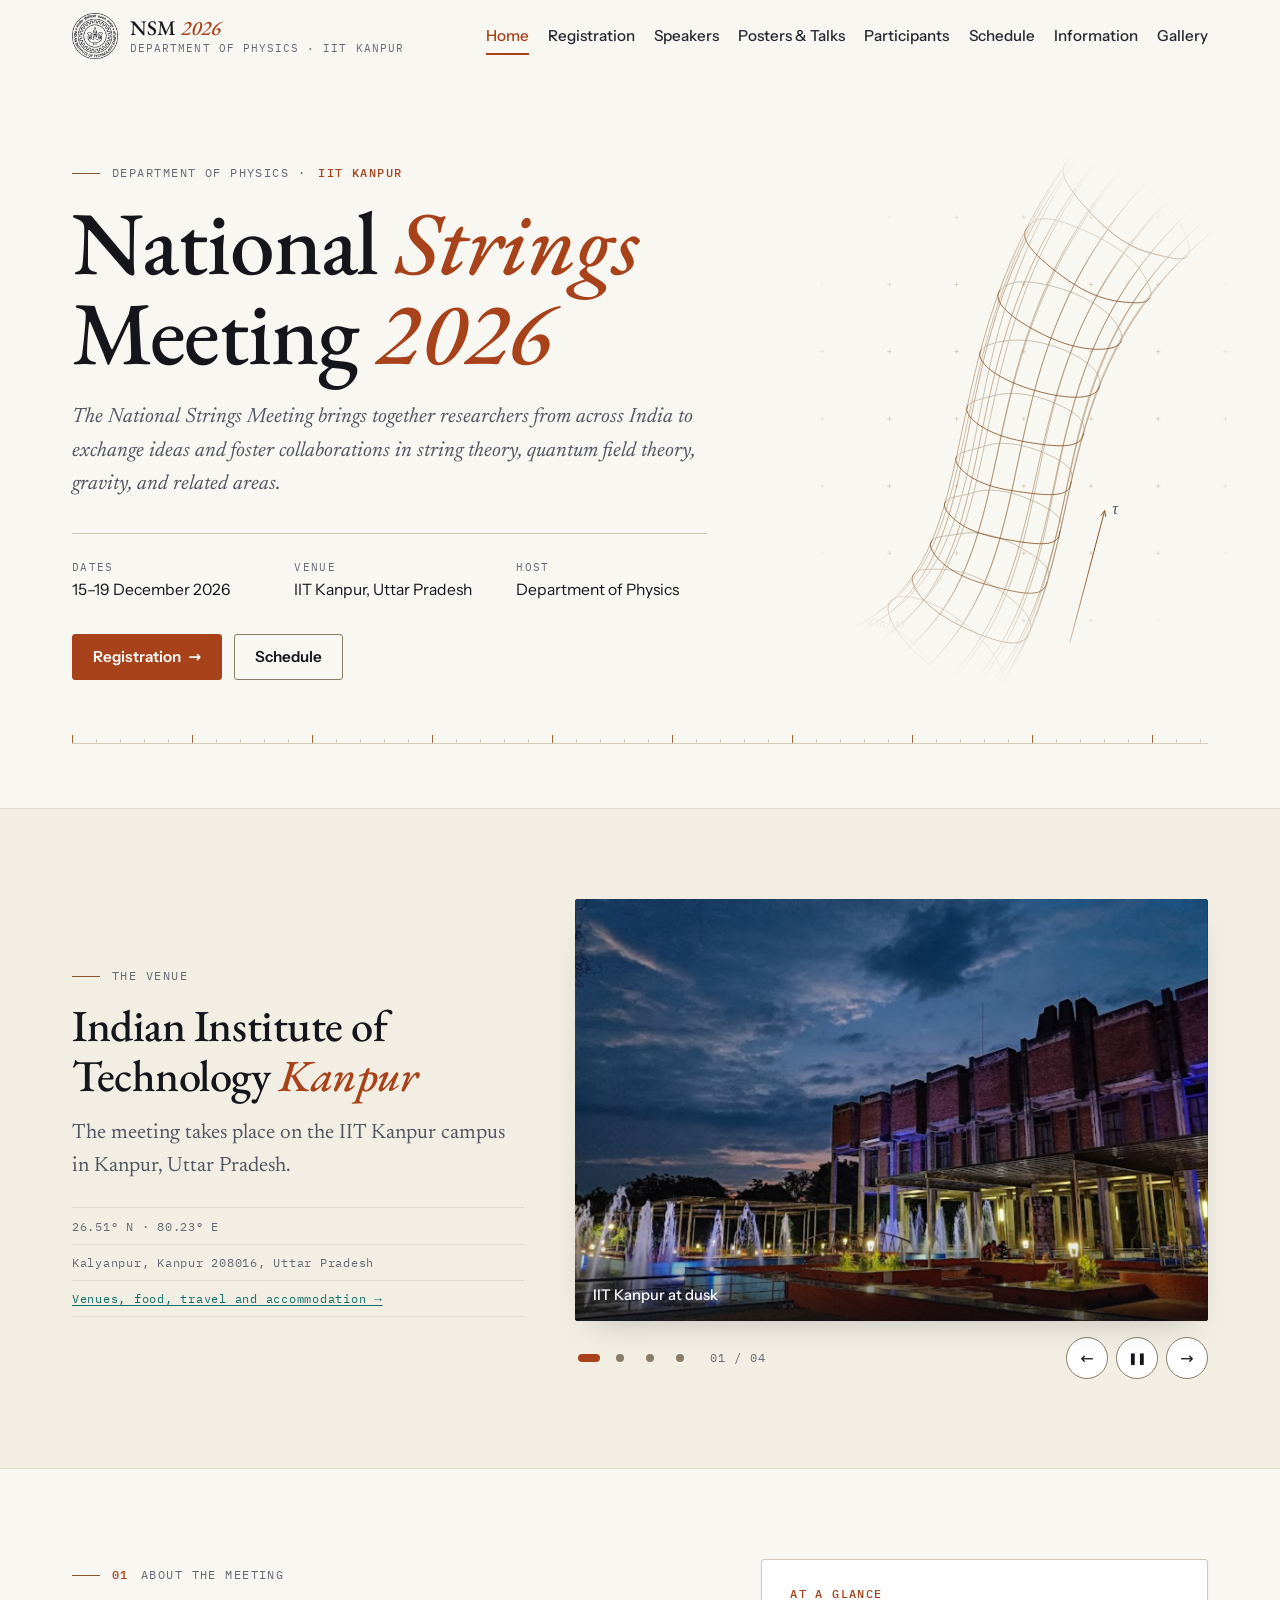
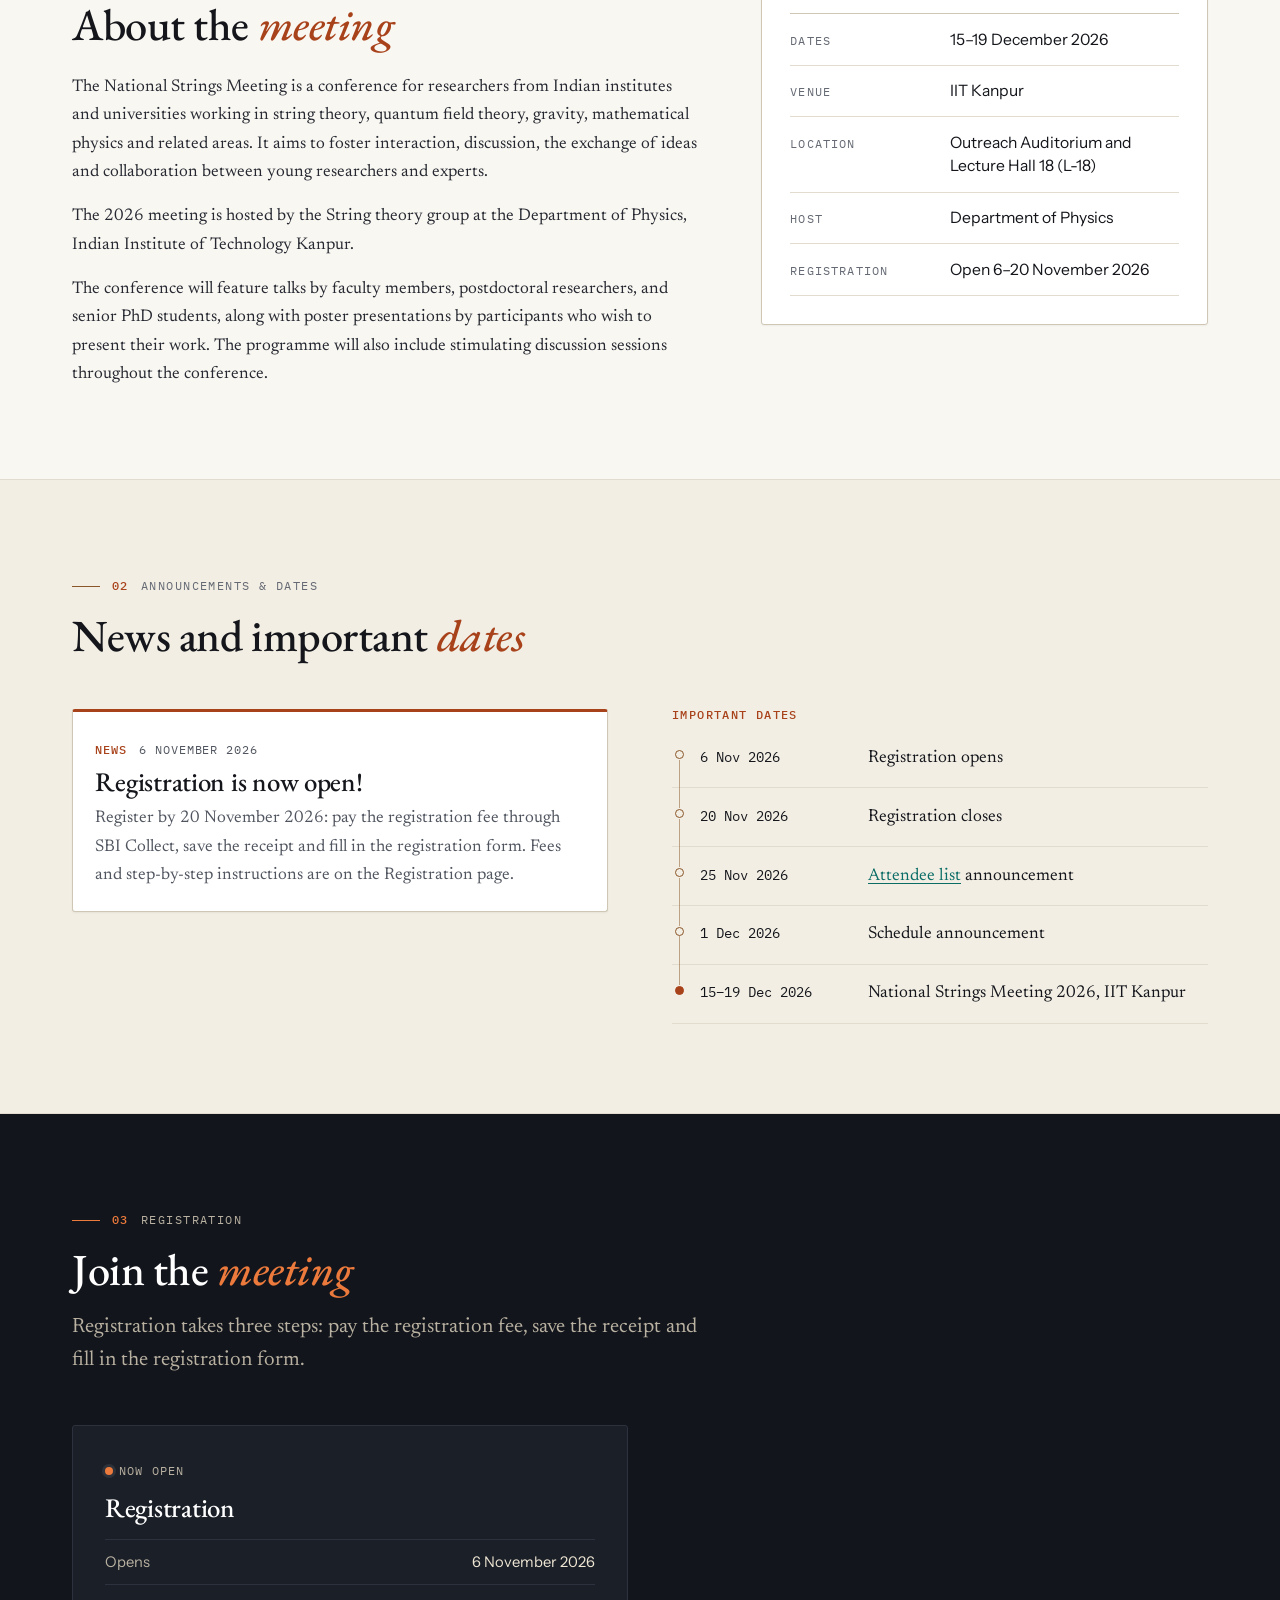
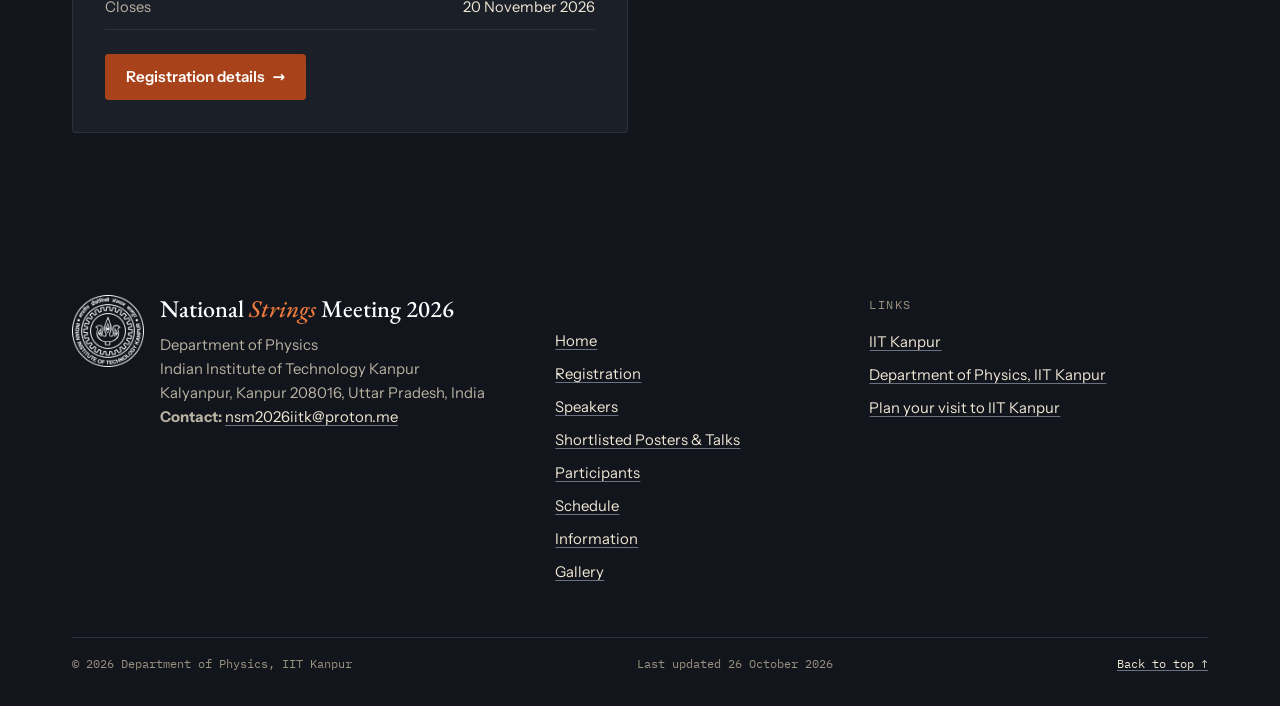
==== commit 3857be14: "Registration open" ====
--- a/index.html
+++ b/index.html
@@ -40,7 +40,6 @@
   <link rel="icon" href="assets/images/favicon.svg" type="image/svg+xml">
   <link rel="apple-touch-icon" href="assets/images/apple-touch-icon.png">
   <link rel="stylesheet" href="css/style.css">
-  <link rel="stylesheet" href="assets/vendor/katex/katex.min.css">
 </head>
 
 <body>
@@ -91,7 +90,7 @@
           <p class="eyebrow">Department of Physics · <b>IIT Kanpur</b></p>
           <h1 class="hero__title" id="hero-title">National <em>Strings</em> Meeting <span class="year">2026</span></h1>
 
-          <p class="lead hero__lede"><em>The National Strings Meeting brings together researchers from across India working in string theory, quantum field theory, gravity, and mathematical physics.</em></p>
+          <p class="lead hero__lede"><em>The National Strings Meeting brings together researchers from across India to exchange ideas and foster collaborations in string theory, quantum field theory, gravity, and related areas.</em></p>
 
           <!-- KEY FACTS — replace <span class="tba">…</span> with the real text when confirmed -->
           <dl class="hero__facts">
@@ -126,9 +125,6 @@
           <div class="string-figure__canvas" aria-hidden="true">
             <svg data-string-animation viewBox="0 0 1000 1000" preserveAspectRatio="xMidYMid meet" focusable="false"></svg>
           </div>
-          <figcaption>
-            <div class="equation">$$S_{\mathrm{P}} = -\frac{T}{2}\int_{\Sigma} d^2\sigma\,\sqrt{-h}\,h^{ab}\,\partial_a X^{\mu}\,\partial_b X_{\mu}$$</div>
-          </figcaption>
         </figure>
 
       </div>
@@ -147,7 +143,7 @@
       <div class="campus__text">
         <p class="eyebrow">The venue</p>
         <h2 id="campus-title">Indian Institute of Technology <em>Kanpur</em></h2>
-        <p class="lead mt-4">The meeting takes place on the campus of IIT Kanpur, Kanpur, Uttar Pradesh.</p>
+        <p class="lead mt-4">The meeting takes place on the IIT Kanpur campus in Kanpur, Uttar Pradesh.</p>
         <ul class="campus__coords mt-5">
           <li>26.51° N · 80.23° E</li>
           <li>Kalyanpur, Kanpur 208016, Uttar Pradesh</li>
@@ -216,9 +212,9 @@
         <h2 id="about-title">About the <em>meeting</em></h2>
 
         <div class="prose mt-5">
-          <p>The National Strings Meeting is a conference for researchers working in string theory, quantum field theory, gravity, mathematical physics and related areas from Indian institutes and universities. It is meant to foster interaction, discussion, the exchange of ideas and collaboration between young researchers and experts.</p>
+          <p>The National Strings Meeting is a conference for researchers from Indian institutes and universities working in string theory, quantum field theory, gravity, mathematical physics and related areas. It aims to foster interaction, discussion, the exchange of ideas and collaboration between young researchers and experts.</p>
           <p>The 2026 meeting is hosted by the String theory group at the Department of Physics, Indian Institute of Technology Kanpur.</p>
-          <p>The conference will feature talks by faculty members, postdoctoral researchers, and senior PhD students, along with poster presentations by participants interested in presenting their work. The programme will also include stimulating discussion sessions throughout the conference.</p>
+          <p>The conference will feature talks by faculty members, postdoctoral researchers, and senior PhD students, along with poster presentations by participants who wish to present their work. The programme will also include stimulating discussion sessions throughout the conference.</p>
         </div>
       </div>
 
@@ -231,7 +227,7 @@
             <div><dt>Venue</dt><dd>IIT Kanpur</dd></div>
             <div><dt>Location</dt><dd>Outreach Auditorium and Lecture Hall 18 (L-18)</dd></div>
             <div><dt>Host</dt><dd>Department of Physics</dd></div>
-            <div><dt>Registration</dt><dd><a href="registration.html">Form, fees and deadlines</a></dd></div>
+            <div><dt>Registration</dt><dd>Open 6–20 November 2026</dd></div>
           </dl>
         </div>
       </div>
@@ -263,10 +259,10 @@
                </li>
           -->
           <ul class="news-list">
-            <li class="news-item">
-              <p class="news-item__meta"><span class="news-item__label">Registration</span></p>
-              <h3>Registration has not started yet</h3>
-              <p>Registration for NSM 2026 opens on 5 November 2026. The form, fees and deadlines will be on the <a href="registration.html">registration page</a>.</p>
+            <li class="news-item news-item--highlight">
+              <p class="news-item__meta"><span class="news-item__label">News<span class="visually-hidden">:</span></span><time datetime="2026-11-06">6 November 2026</time></p>
+              <h3>Registration is now open!</h3>
+              <p>Register by <time datetime="2026-11-20">20 November 2026</time>: pay the registration fee through SBI Collect, save the receipt and fill in the registration form. Fees and step-by-step instructions are on the Registration page.</p>
             </li>
           </ul>
         </div>
@@ -276,10 +272,10 @@
           <!-- IMPORTANT DATES — one <li> per date. Replace <span class="tba">…</span> with e.g. 15 November 2026.
                Add class="is-key" to highlight a date (orange dot). -->
           <ol class="dates">
-            <li><span class="when"><time datetime="2026-11-05">5 Nov 2026</time></span><span class="what">Registration opens</span></li>
-            <li><span class="when"><time datetime="2026-11-14">14 Nov 2026</time></span><span class="what">Last date to register</span></li>
-            <li><span class="when"><time datetime="2026-11-20">20 Nov 2026</time></span><span class="what"><a href="participants.html">Attendee list</a> announcement</span></li>
-            <li><span class="when"><time datetime="2026-11-27">27 Nov 2026</time></span><span class="what"><a href="schedule.html">Schedule</a> announcement</span></li>
+            <li><span class="when"><time datetime="2026-11-06">6 Nov 2026</time></span><span class="what">Registration opens</span></li>
+            <li><span class="when"><time datetime="2026-11-20">20 Nov 2026</time></span><span class="what">Registration closes</span></li>
+            <li><span class="when"><time datetime="2026-11-25">25 Nov 2026</time></span><span class="what"><a href="participants.html">Attendee list</a> announcement</span></li>
+            <li><span class="when"><time datetime="2026-12-01">1 Dec 2026</time></span><span class="what">Schedule announcement</span></li>
             <li class="is-key"><span class="when"><time datetime="2026-12-15">15–19 Dec 2026</time></span><span class="what">National Strings Meeting 2026, IIT Kanpur</span></li>
           </ol>
         </div>
@@ -297,15 +293,16 @@
       <div class="section-head">
         <p class="eyebrow"><b>03</b> Registration</p>
         <h2 id="register-title">Join the <em>meeting</em></h2>
-        <p class="lead">Registration takes just one step.</p>
+        <p class="lead">Registration takes three steps: pay the registration fee, save the receipt and fill in the registration form.</p>
       </div>
 
       <div class="reg-cards">
         <article class="reg-card">
+          <p class="status"><span class="status__dot" aria-hidden="true"></span>Now open</p>
           <h3>Registration</h3>
           <dl>
-            <div><dt>Opens</dt><dd><time datetime="2026-11-05">5 November 2026</time></dd></div>
-            <div><dt>Last date</dt><dd><time datetime="2026-11-14">14 November 2026</time></dd></div>
+            <div><dt>Opens</dt><dd><time datetime="2026-11-06">6 November 2026</time></dd></div>
+            <div><dt>Closes</dt><dd><time datetime="2026-11-20">20 November 2026</time></dd></div>
           </dl>
           <a class="btn btn--light btn--primary" href="registration.html#registration">Registration details <span aria-hidden="true">→</span></a>
         </article>
@@ -409,8 +406,6 @@
   </div>
 </footer>
 
-<script src="assets/vendor/katex/katex.min.js" defer></script>
-<script src="assets/vendor/katex/auto-render.min.js" defer></script>
 <script src="js/string-animation.js" defer></script>
 <script src="js/slideshow.js" defer></script>
 <script src="js/main.js" defer></script>
--- a/css/style.css
+++ b/css/style.css
@@ -807,6 +807,11 @@
 .news-item__label { color: var(--ember); }
 .news-item h3 { font-size: 1.5rem; }
 .news-item p { margin-top: var(--sp-2); color: var(--ink-mid); }
+/* An announcement that must stand out (e.g. "Registration is now open!") */
+.news-item--highlight { border-top: 3px solid var(--ember); box-shadow: var(--shadow-1); }
+.news-item--highlight .news-item__label { font-weight: 500; }
+.news-item--highlight h3 { font-size: var(--step-2); color: var(--ink-hi); }
+.news-item .news-item__action { margin-top: var(--sp-4); }
 
 .dates { list-style: none; position: relative; }
 .dates li {
@@ -855,6 +860,7 @@
 .reg-card dt { color: var(--cream-mid); }
 .reg-card dd { color: var(--cream); text-align: right; }
 .reg-card .btn { margin-top: var(--sp-5); }
+.reg-card .status__dot { width: 8px; height: 8px; border-radius: 50%; background: var(--cream-accent); box-shadow: 0 0 0 3px rgba(255, 255, 255, 0.08); }
 
 /* 9.5 Sponsors ------------------------------------------------------------ */
 .sponsors {
@@ -909,12 +915,51 @@
 .data-table tbody th { font-weight: 600; color: var(--ink-hi); }
 .table-note { margin-top: var(--sp-3); font-family: var(--font-ui); font-size: 0.9rem; color: var(--ink-mid); }
 
+/* Fees table: the amounts stand out, aligned on the right */
+.fee-table th:last-child, .fee-table td:last-child { text-align: right; padding-right: 0; }
+.fee-table tbody th { font-family: var(--font-text); font-size: 1.15rem; font-weight: 500; }
+.fee-table tbody td { font-family: var(--font-display); font-size: var(--step-2); font-weight: 500; line-height: 1.2; color: var(--ink-hi); font-variant-numeric: tabular-nums; white-space: nowrap; }
+.fee-table tbody th, .fee-table tbody td { padding-block: 1rem; vertical-align: baseline; }
+
+/* The three registration steps, side by side on wide screens */
+.reg-steps { list-style: none; display: grid; gap: var(--sp-5); grid-template-columns: minmax(0, 1fr); }
+@media (min-width: 900px) { .reg-steps { grid-template-columns: repeat(3, minmax(0, 1fr)); } }
+.reg-step { display: flex; flex-direction: column; border-top: 3px solid var(--ember); }
+.reg-step h3 { margin-top: var(--sp-1); }
+.reg-step .reg-step__actions { display: flex; flex-wrap: wrap; gap: var(--sp-3); margin-top: auto; padding-top: var(--sp-5); }
+
+/* Payment details: the values to enter on SBI Collect */
+@media (min-width: 560px) { .pay-facts > div { grid-template-columns: 10.5rem minmax(0, 1fr); } }
+.pay-facts dd b { font-weight: 600; color: var(--ink-hi); }
+.pay-facts dd p { margin: 0; color: var(--ink-hi); }
+.pay-facts__hint { display: block; font-size: 0.88rem; color: var(--ink-low); }
+.pay-facts__options { list-style: none; display: flex; flex-wrap: wrap; gap: 0.4rem; margin: 0.5rem 0 0.75rem; }
+.pay-facts__options li { padding: 0.15rem 0.6rem; font-size: 0.88rem; background: var(--paper-2); border: 1px solid var(--rule-strong); border-radius: 999px; }
+.card .pay-facts__note { margin-top: 0; padding: 0.6rem 0.8rem; font-size: 0.92rem; color: var(--ink-hi); background: var(--paper-2); border-left: 3px solid var(--ember); border-radius: 0 var(--radius) var(--radius) 0; }
+
+/* An important note that must not be missed (Bulk payments) */
+.notice {
+  padding: clamp(1.4rem, 3vw, 2rem);
+  background: var(--card); border: 1px solid var(--ember); border-left-width: 6px; border-radius: var(--radius);
+  box-shadow: var(--shadow-1);
+}
+.notice__kicker { font-family: var(--font-mono); font-size: 0.75rem; letter-spacing: 0.12em; text-transform: uppercase; color: var(--ember); }
+.notice h2 { margin-top: var(--sp-1); font-size: var(--step-3); }
+.notice p:not(.notice__kicker) { margin-top: var(--sp-3); max-width: 70ch; }
+.notice b { color: var(--ink-hi); }
+
 /* A long list as a table (Participants page): quiet zebra rows, and a
    search box with a count above it (js/main.js, section 8) */
 .data-table--list tbody tr:nth-child(even of :not([hidden])) { background: var(--paper-2); }
 .data-table--list th:first-child, .data-table--list td:first-child { padding-left: 0.75rem; }
 .data-table--list tbody th { font-weight: 500; }
 .data-table--list tbody tr.group-start > * { border-top: 2px solid var(--rule-control); }   /* first row of a new institution or position (Sort by) */
+/* Speakers page: name and affiliation */
+.speaker-table { border-top: 2px solid var(--ink-hi); }
+.speaker-table th:first-child { width: 42%; }
+.speaker-table tbody th { font-family: var(--font-text); font-size: 1.12rem; font-weight: 500; }
+.speaker-table tbody td { color: var(--ink-mid); }
+.speaker-table tbody th, .speaker-table tbody td { padding-block: 0.85rem; vertical-align: baseline; }
 .list-tools {
   display: flex; flex-wrap: wrap; align-items: end; gap: var(--sp-3) var(--sp-4);
   margin-bottom: var(--sp-4);
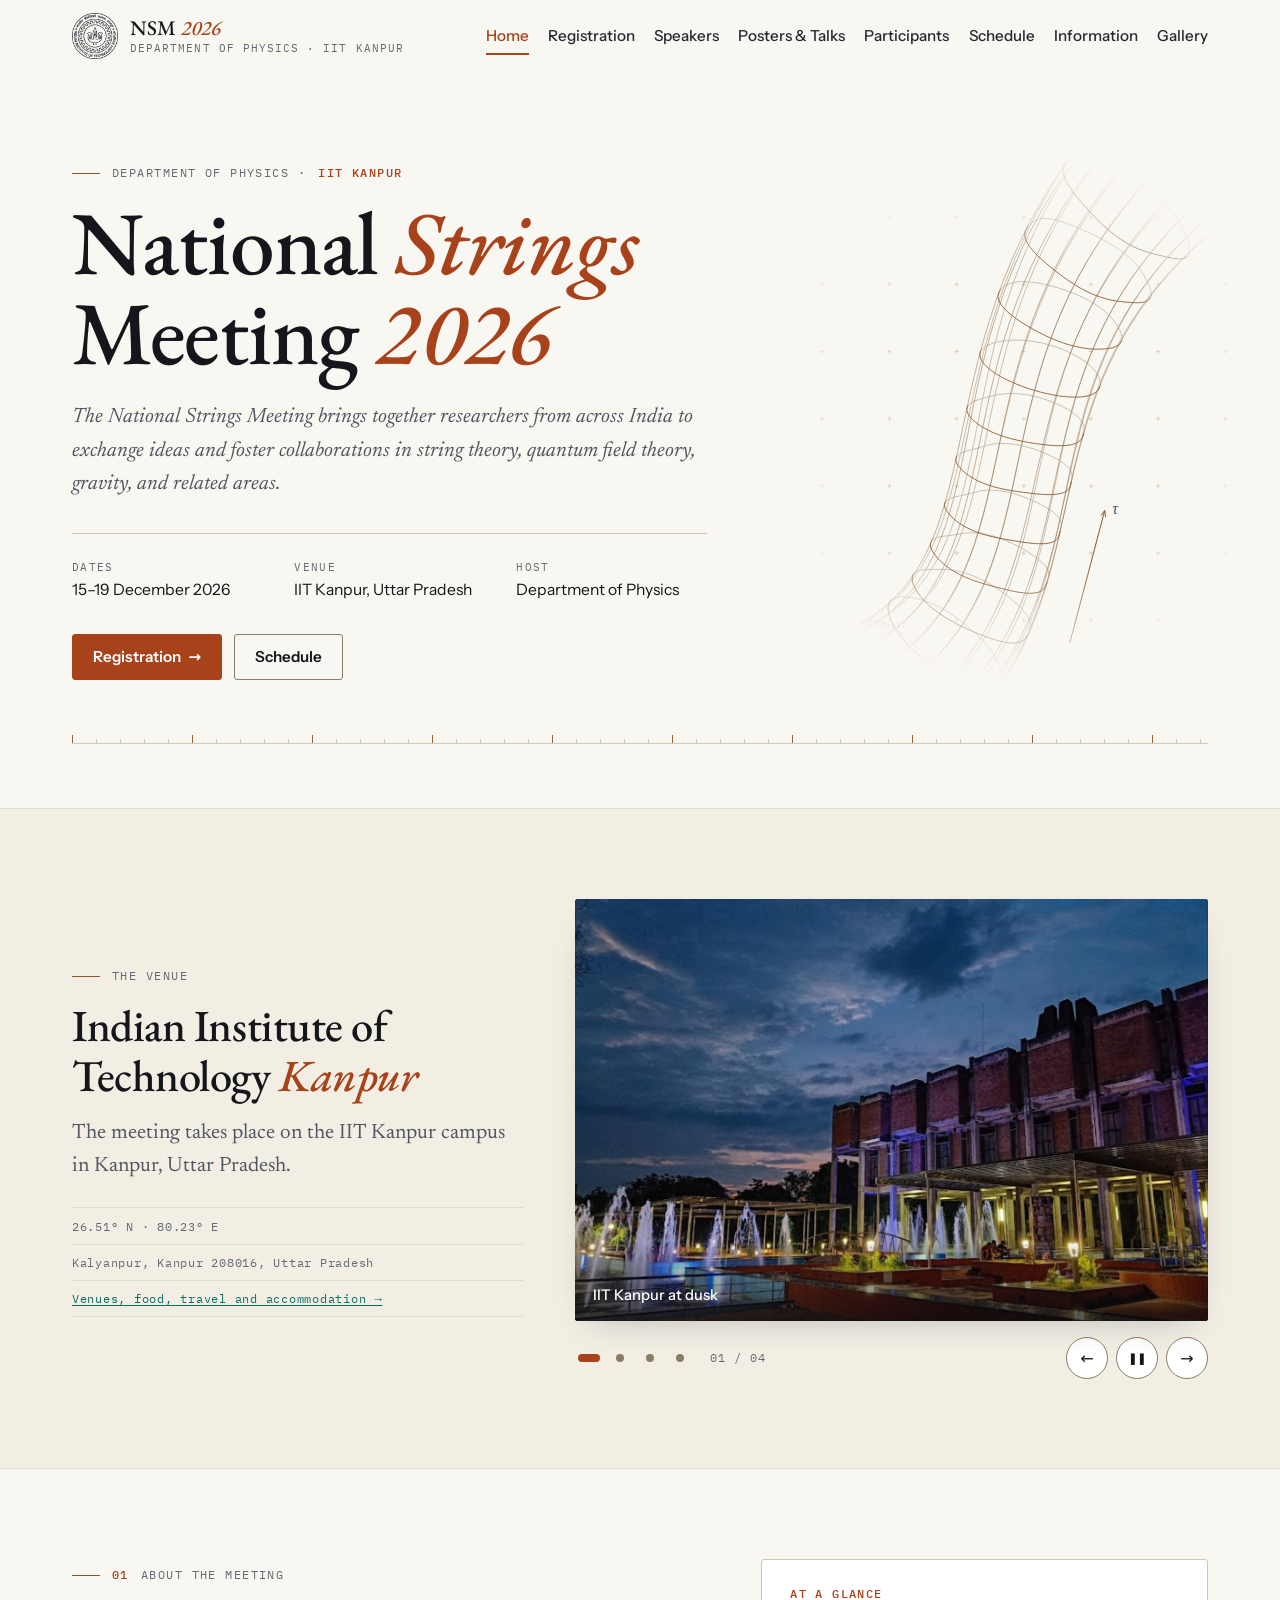
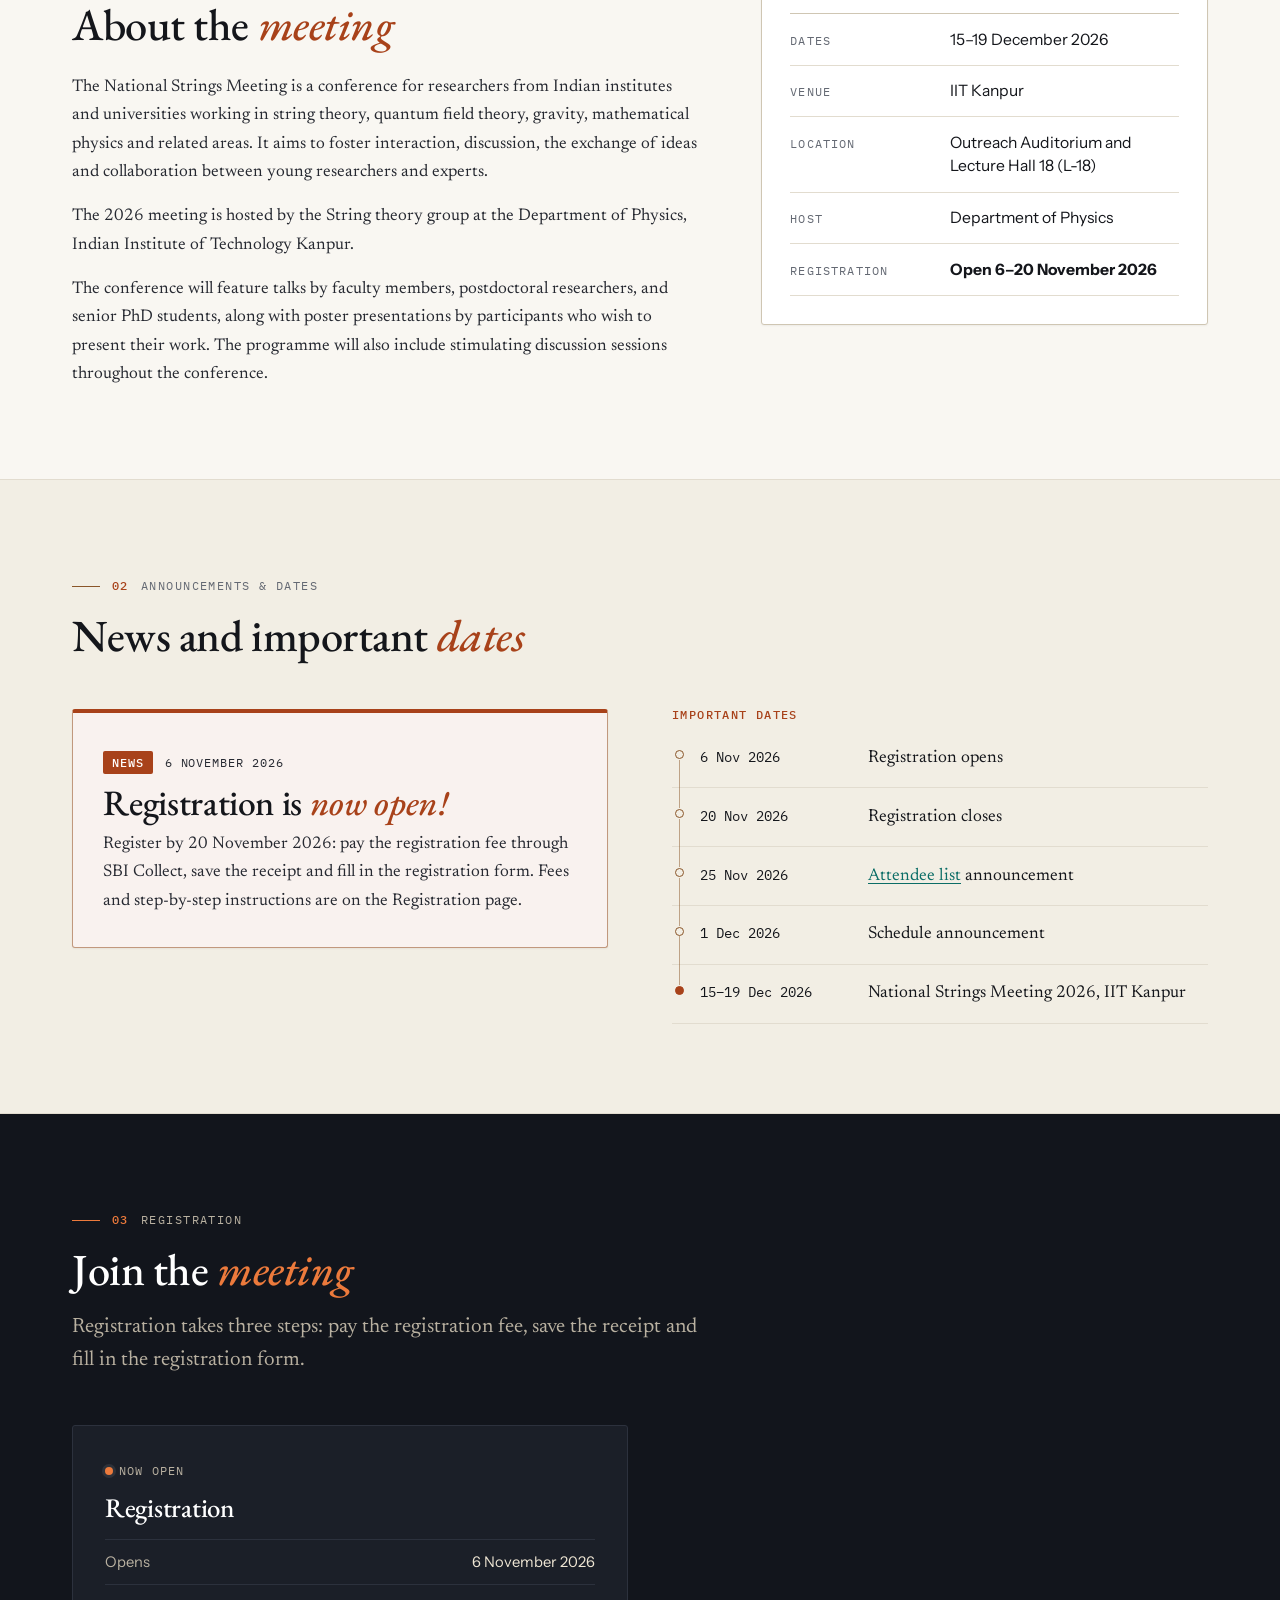
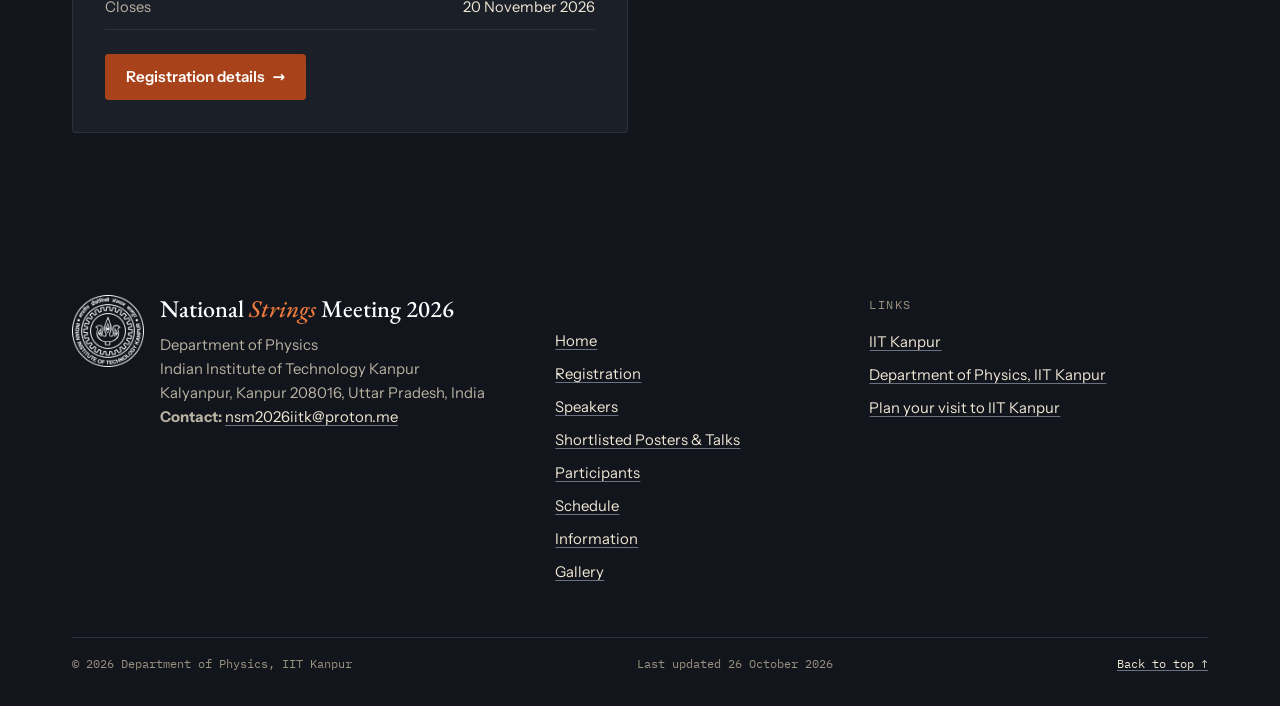
==== commit 1896fdb4: "Contact update" ====
--- a/index.html
+++ b/index.html
@@ -227,7 +227,7 @@
             <div><dt>Venue</dt><dd>IIT Kanpur</dd></div>
             <div><dt>Location</dt><dd>Outreach Auditorium and Lecture Hall 18 (L-18)</dd></div>
             <div><dt>Host</dt><dd>Department of Physics</dd></div>
-            <div><dt>Registration</dt><dd>Open 6–20 November 2026</dd></div>
+            <div><dt>Registration</dt><dd><b>Open 6–20 November 2026</b></dd></div>
           </dl>
         </div>
       </div>
@@ -261,7 +261,7 @@
           <ul class="news-list">
             <li class="news-item news-item--highlight">
               <p class="news-item__meta"><span class="news-item__label">News<span class="visually-hidden">:</span></span><time datetime="2026-11-06">6 November 2026</time></p>
-              <h3>Registration is now open!</h3>
+              <h3>Registration is <em>now open!</em></h3>
               <p>Register by <time datetime="2026-11-20">20 November 2026</time>: pay the registration fee through SBI Collect, save the receipt and fill in the registration form. Fees and step-by-step instructions are on the Registration page.</p>
             </li>
           </ul>
--- a/css/style.css
+++ b/css/style.css
@@ -635,17 +635,19 @@
 /* A photo figure (e.g. the venue photo) */
 .figure--photo img { width: 100%; height: auto; }
 
-/* 8.10 E-mail addresses that copy on click (js/main.js, section 7) */
+/* 8.10 E-mail addresses: the link opens the e-mail program, the small
+        "Copy" button after it copies the address (js/main.js, section 7) */
 .email-list { list-style: none; display: grid; gap: 0.4rem; }
 .copy-email { overflow-wrap: anywhere; }
-.copy-email[data-copy-ready] { cursor: copy; }
-.copy-email[data-copy-ready]::after {
-  content: "Copy"; display: inline-block; margin-left: 0.5rem; padding: 0 0.45rem;
+.copy-btn {
+  display: inline-block; margin-left: 0.5rem; padding: 0 0.45rem;
   font-family: var(--font-mono); font-size: 0.66rem; letter-spacing: 0.08em; text-transform: uppercase; line-height: 1.6;
-  color: var(--ink-low); border: 1px solid var(--rule-strong); border-radius: 999px; vertical-align: 0.1em;
-}
-.copy-email[data-copy-ready]:hover::after { color: var(--link); border-color: var(--link); }
-.copy-email.is-copied::after, .copy-email[data-copy-ready].is-copied:hover::after { content: "Copied ✓"; color: #fff; background: var(--link); border-color: var(--link); }
+  color: var(--ink-low); background: none; border: 1px solid var(--rule-strong); border-radius: 999px; vertical-align: 0.1em;
+  cursor: copy;
+}
+.copy-btn:hover { color: var(--link); border-color: var(--link); }
+.copy-btn:focus-visible { outline: 2px solid var(--link); outline-offset: 2px; }
+.copy-btn.is-copied, .copy-btn.is-copied:hover { color: #fff; background: var(--link); border-color: var(--link); }
 
 /* 8.11 A note with confirmed information (unlike the dashed "to be announced" note) */
 .callout {
@@ -807,10 +809,20 @@
 .news-item__label { color: var(--ember); }
 .news-item h3 { font-size: 1.5rem; }
 .news-item p { margin-top: var(--sp-2); color: var(--ink-mid); }
-/* An announcement that must stand out (e.g. "Registration is now open!") */
-.news-item--highlight { border-top: 3px solid var(--ember); box-shadow: var(--shadow-1); }
-.news-item--highlight .news-item__label { font-weight: 500; }
-.news-item--highlight h3 { font-size: var(--step-2); color: var(--ink-hi); }
+/* An announcement that must stand out (e.g. "Registration is now open!"):
+   a warm tint of the accent colour, a stronger top rule, a filled label
+   and a larger title with its key words in the accent italic */
+.news-item--highlight {
+  padding: clamp(1.4rem, 3vw, 1.9rem);
+  background: var(--card);
+  background: color-mix(in srgb, var(--ember) 7%, var(--card));
+  border-color: color-mix(in srgb, var(--ember) 35%, var(--rule-strong));
+  border-top: 4px solid var(--ember);
+  box-shadow: var(--shadow-1);
+}
+.news-item--highlight .news-item__label { padding: 0.1rem 0.55rem; font-weight: 500; color: #fff; background: var(--ember); border-radius: 2px; }
+.news-item--highlight h3 { font-size: clamp(1.65rem, 1.35rem + 1.1vw, 2.25rem); line-height: 1.15; color: var(--ink-hi); }
+.news-item--highlight p { color: var(--ink); }
 .news-item .news-item__action { margin-top: var(--sp-4); }
 
 .dates { list-style: none; position: relative; }
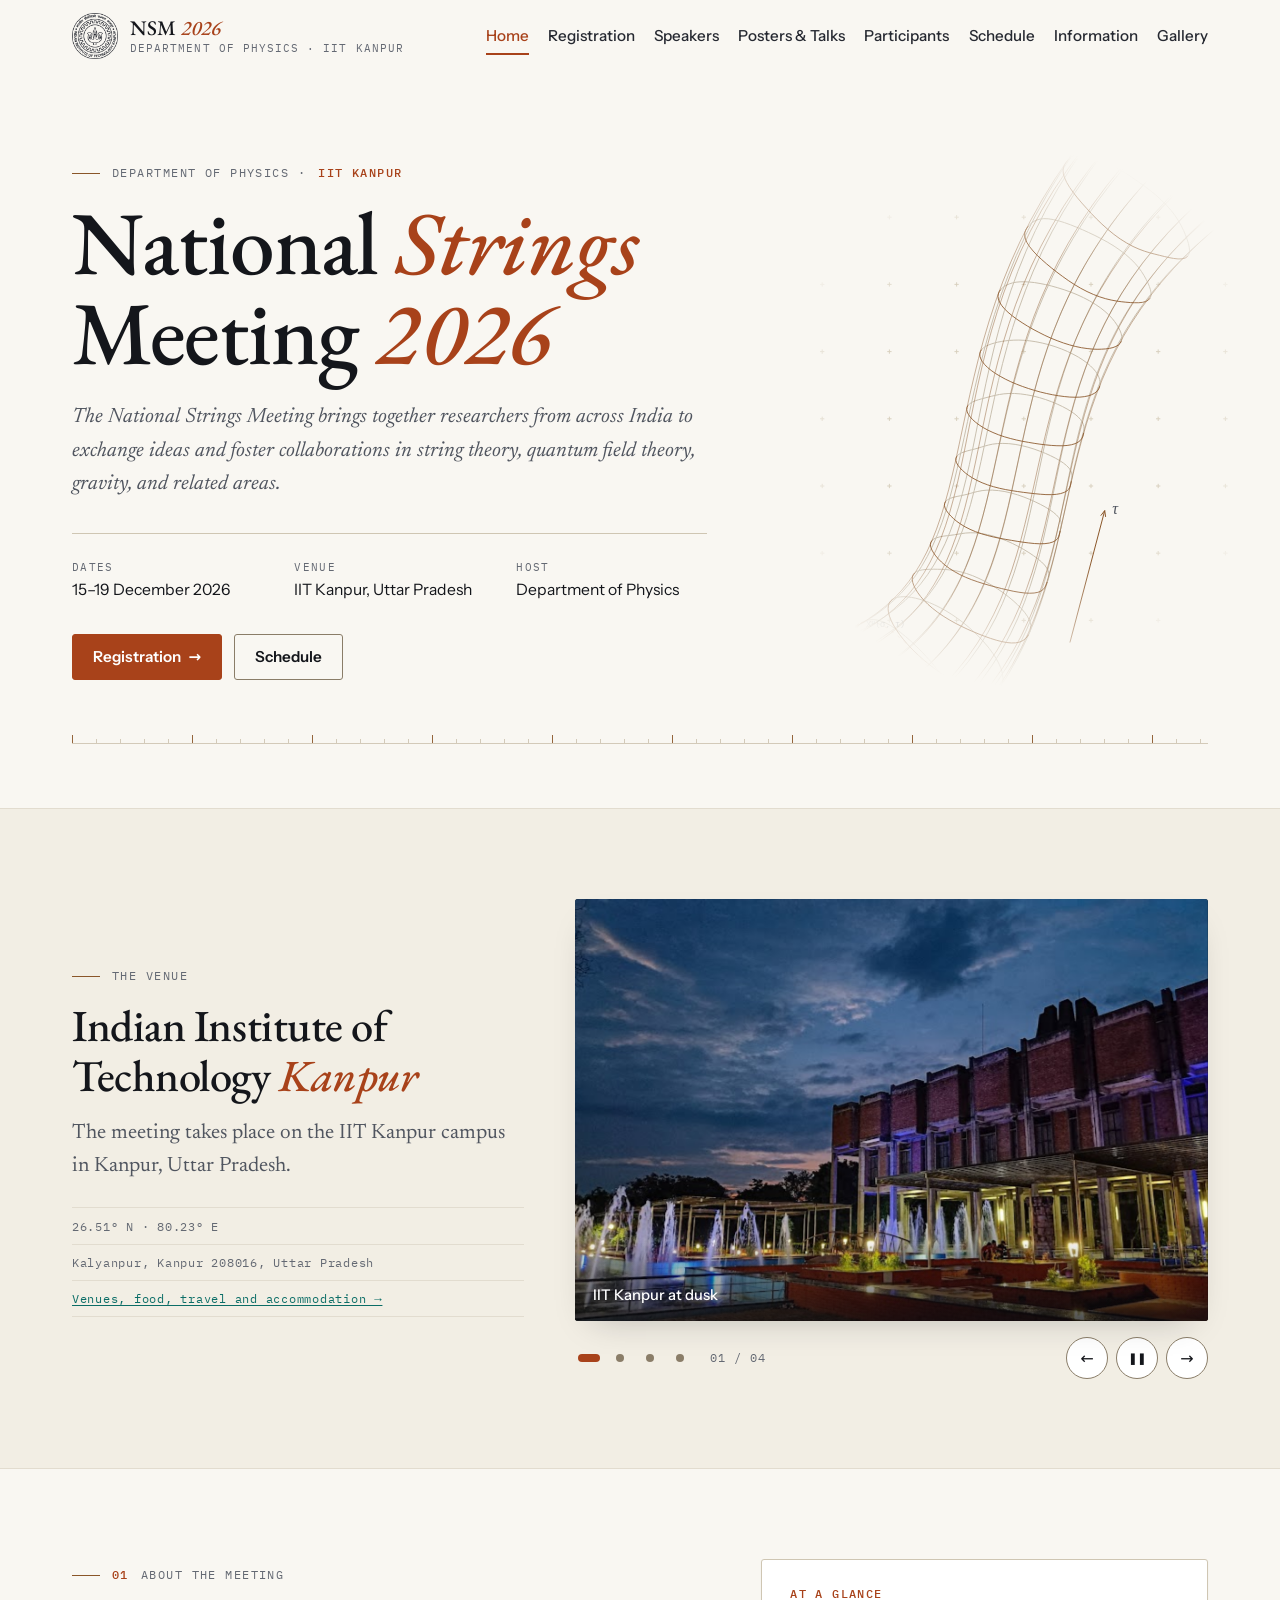
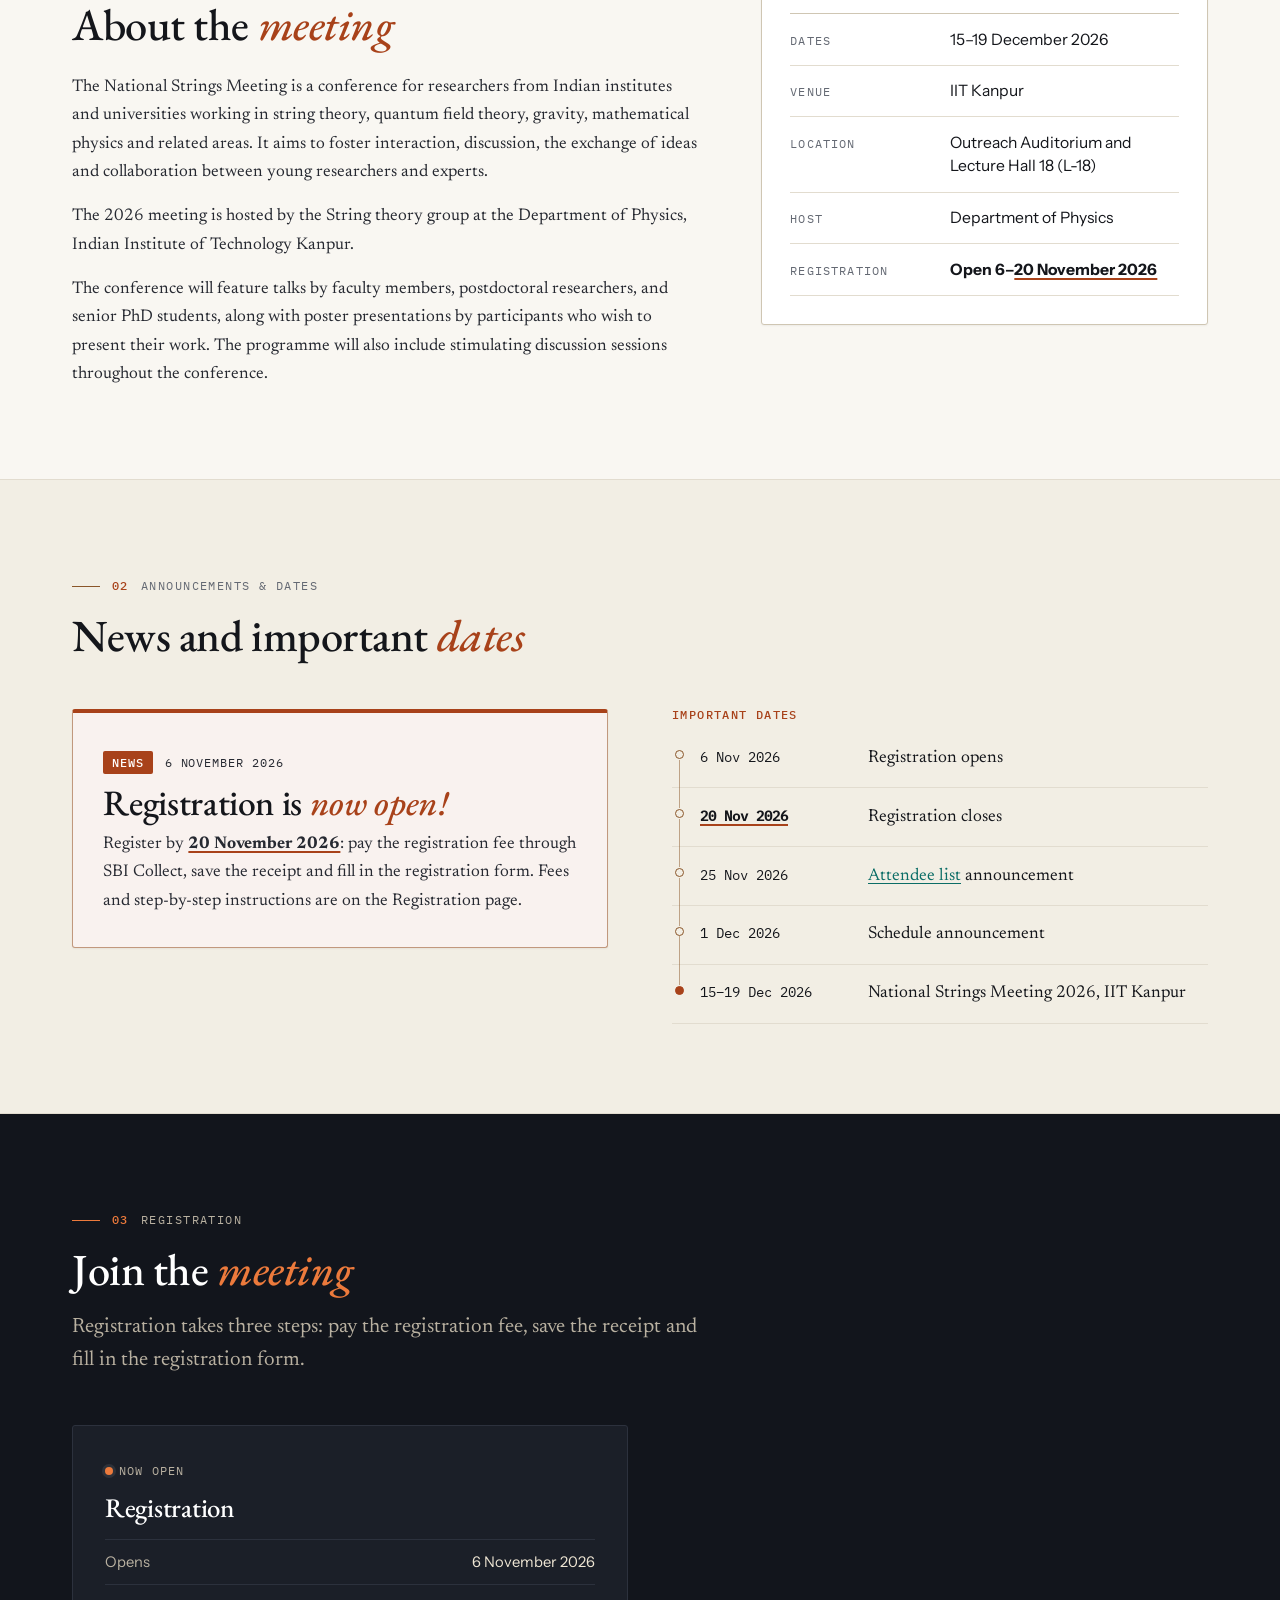
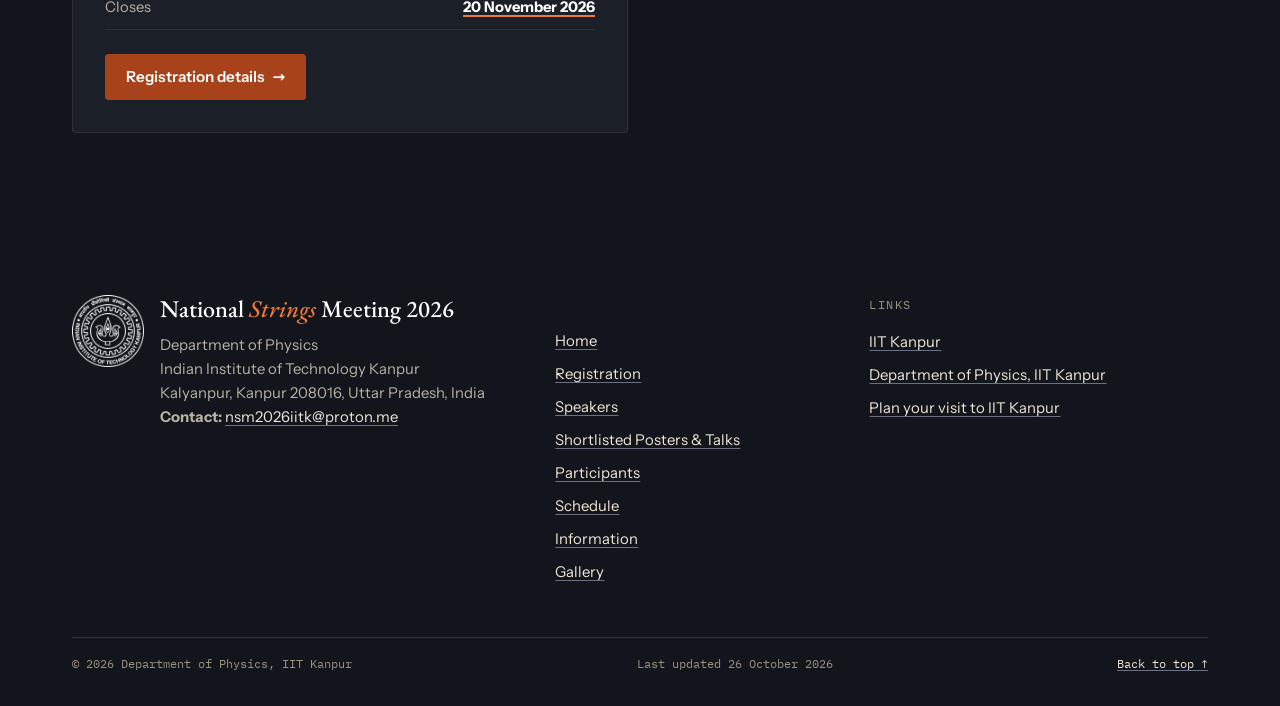
==== commit 024334de: "highlighting deadline" ====
--- a/index.html
+++ b/index.html
@@ -227,7 +227,7 @@
             <div><dt>Venue</dt><dd>IIT Kanpur</dd></div>
             <div><dt>Location</dt><dd>Outreach Auditorium and Lecture Hall 18 (L-18)</dd></div>
             <div><dt>Host</dt><dd>Department of Physics</dd></div>
-            <div><dt>Registration</dt><dd><b>Open 6–20 November 2026</b></dd></div>
+            <div><dt>Registration</dt><dd><b>Open 6–<strong class="deadline"><time datetime="2026-11-20">20 November 2026</time></strong></b></dd></div>
           </dl>
         </div>
       </div>
@@ -262,7 +262,7 @@
             <li class="news-item news-item--highlight">
               <p class="news-item__meta"><span class="news-item__label">News<span class="visually-hidden">:</span></span><time datetime="2026-11-06">6 November 2026</time></p>
               <h3>Registration is <em>now open!</em></h3>
-              <p>Register by <time datetime="2026-11-20">20 November 2026</time>: pay the registration fee through SBI Collect, save the receipt and fill in the registration form. Fees and step-by-step instructions are on the Registration page.</p>
+              <p>Register by <strong class="deadline"><time datetime="2026-11-20">20 November 2026</time></strong>: pay the registration fee through SBI Collect, save the receipt and fill in the registration form. Fees and step-by-step instructions are on the Registration page.</p>
             </li>
           </ul>
         </div>
@@ -273,7 +273,7 @@
                Add class="is-key" to highlight a date (orange dot). -->
           <ol class="dates">
             <li><span class="when"><time datetime="2026-11-06">6 Nov 2026</time></span><span class="what">Registration opens</span></li>
-            <li><span class="when"><time datetime="2026-11-20">20 Nov 2026</time></span><span class="what">Registration closes</span></li>
+            <li><span class="when"><strong class="deadline"><time datetime="2026-11-20">20 Nov 2026</time></strong></span><span class="what">Registration closes</span></li>
             <li><span class="when"><time datetime="2026-11-25">25 Nov 2026</time></span><span class="what"><a href="participants.html">Attendee list</a> announcement</span></li>
             <li><span class="when"><time datetime="2026-12-01">1 Dec 2026</time></span><span class="what">Schedule announcement</span></li>
             <li class="is-key"><span class="when"><time datetime="2026-12-15">15–19 Dec 2026</time></span><span class="what">National Strings Meeting 2026, IIT Kanpur</span></li>
@@ -302,7 +302,7 @@
           <h3>Registration</h3>
           <dl>
             <div><dt>Opens</dt><dd><time datetime="2026-11-06">6 November 2026</time></dd></div>
-            <div><dt>Closes</dt><dd><time datetime="2026-11-20">20 November 2026</time></dd></div>
+            <div><dt>Closes</dt><dd><strong class="deadline"><time datetime="2026-11-20">20 November 2026</time></strong></dd></div>
           </dl>
           <a class="btn btn--light btn--primary" href="registration.html#registration">Registration details <span aria-hidden="true">→</span></a>
         </article>
--- a/css/style.css
+++ b/css/style.css
@@ -648,6 +648,15 @@
 .copy-btn:hover { color: var(--link); border-color: var(--link); }
 .copy-btn:focus-visible { outline: 2px solid var(--link); outline-offset: 2px; }
 .copy-btn.is-copied, .copy-btn.is-copied:hover { color: #fff; background: var(--link); border-color: var(--link); }
+
+/* The registration deadline: bold and underlined in the accent colour
+   (<strong class="deadline">20 November 2026</strong>), so it is not taken for a link */
+.deadline {
+  font-weight: 700; color: inherit;
+  text-decoration: underline; text-decoration-color: var(--ember);
+  text-decoration-thickness: 2px; text-underline-offset: 0.2em; text-decoration-skip-ink: auto;
+}
+.band--night .deadline { color: #fff; text-decoration-color: var(--cream-accent); }
 
 /* 8.11 A note with confirmed information (unlike the dashed "to be announced" note) */
 .callout {
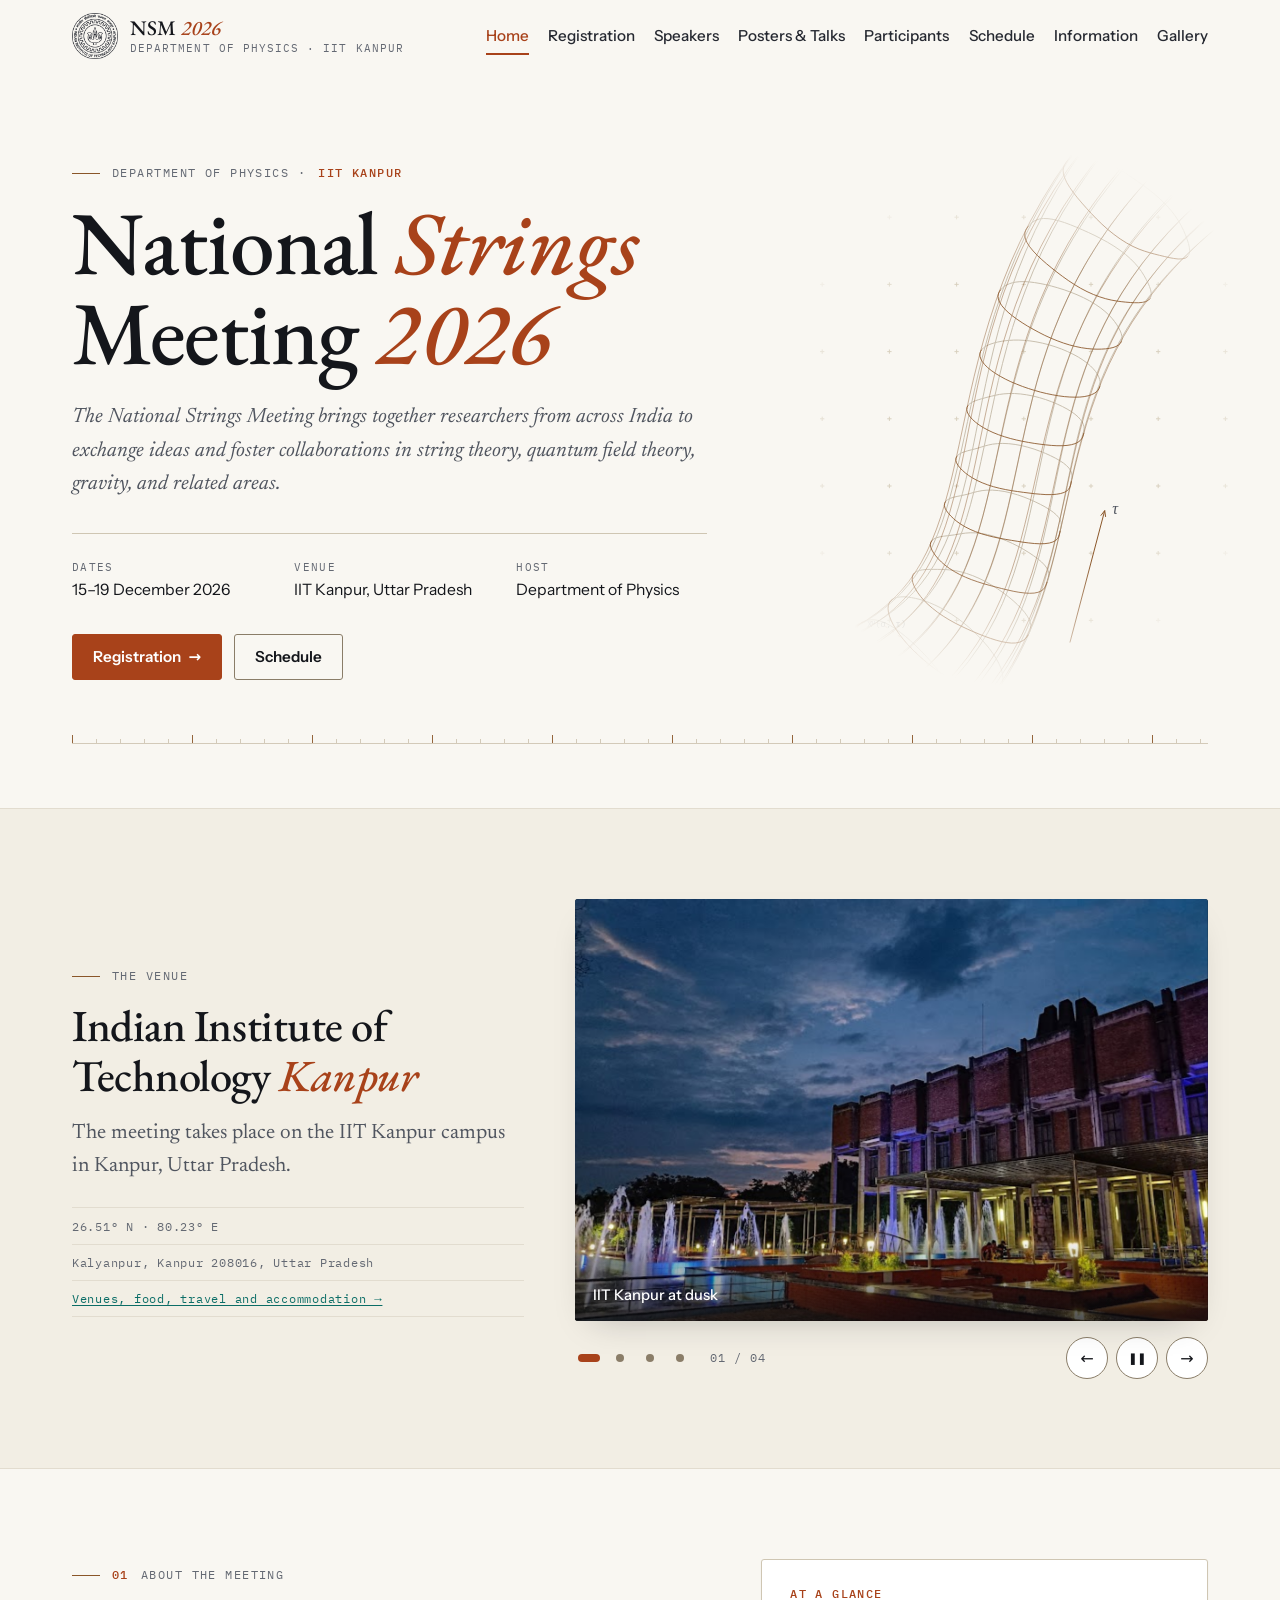
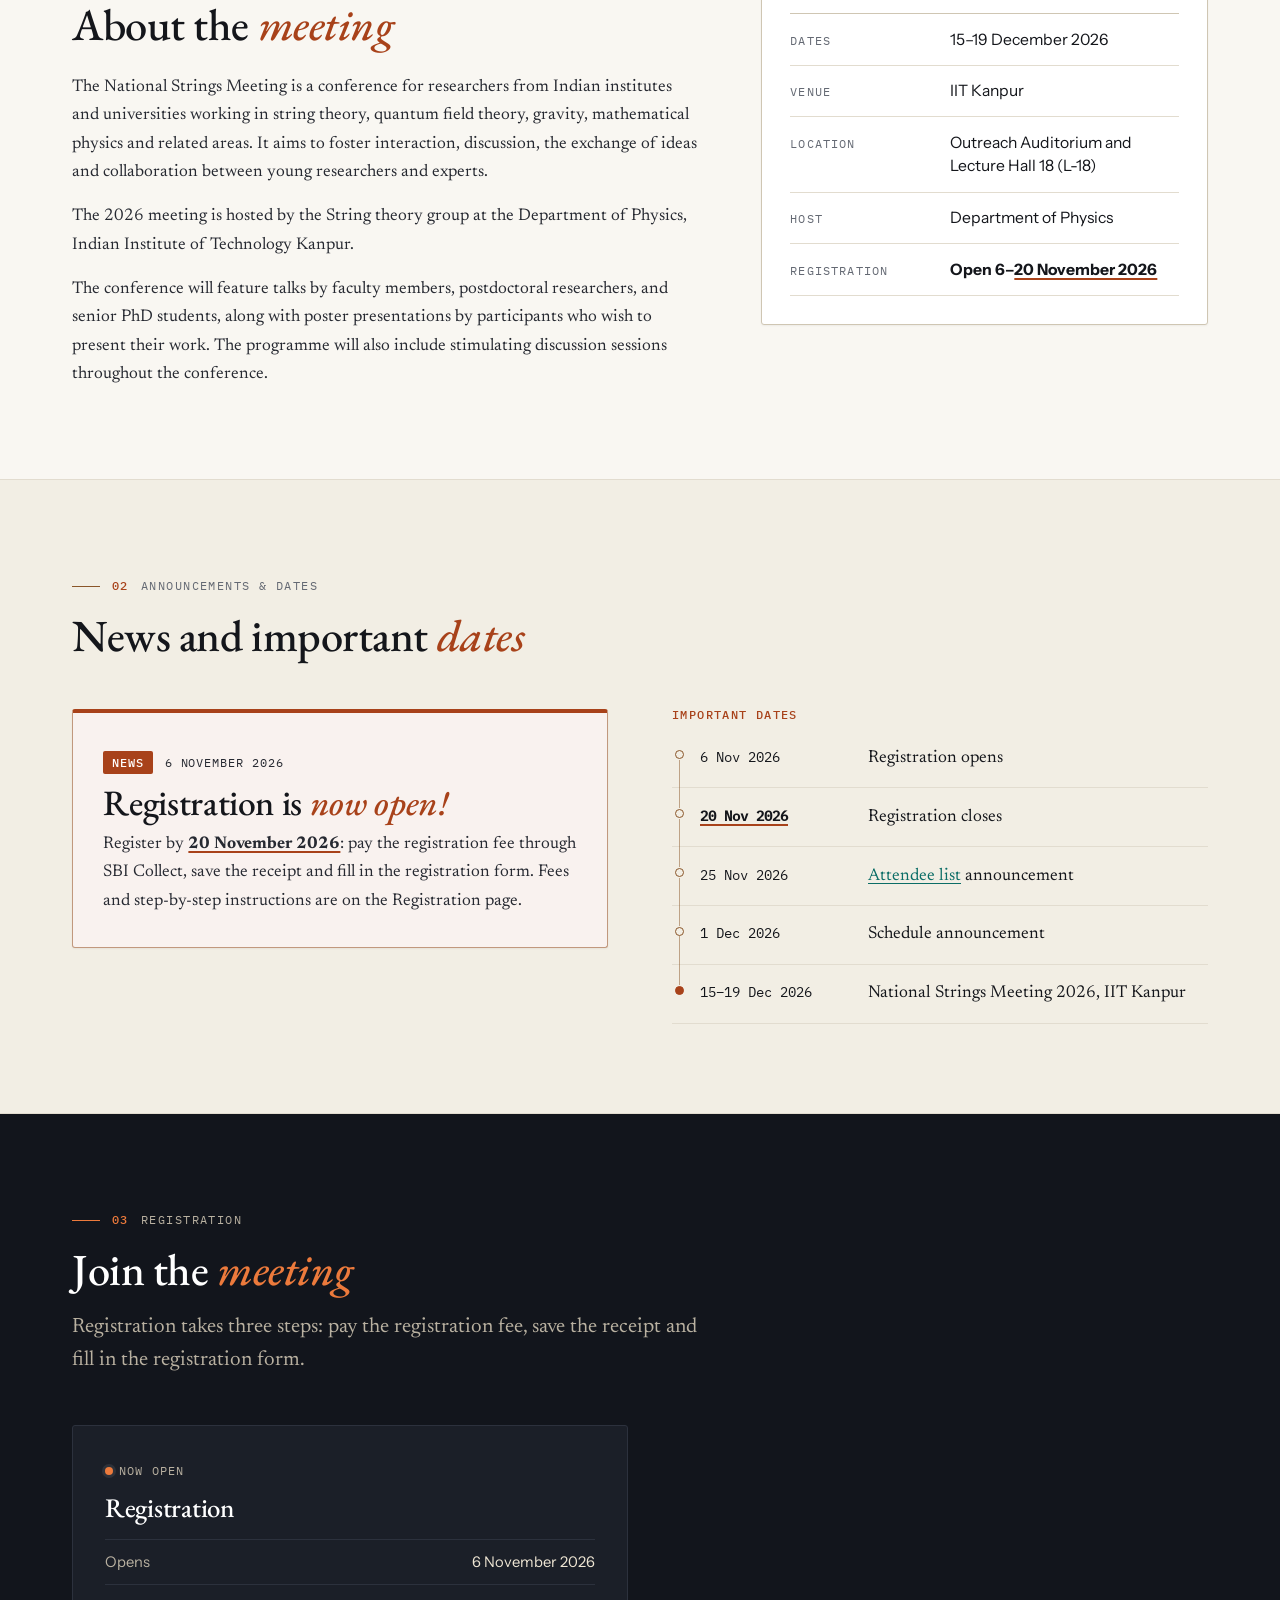
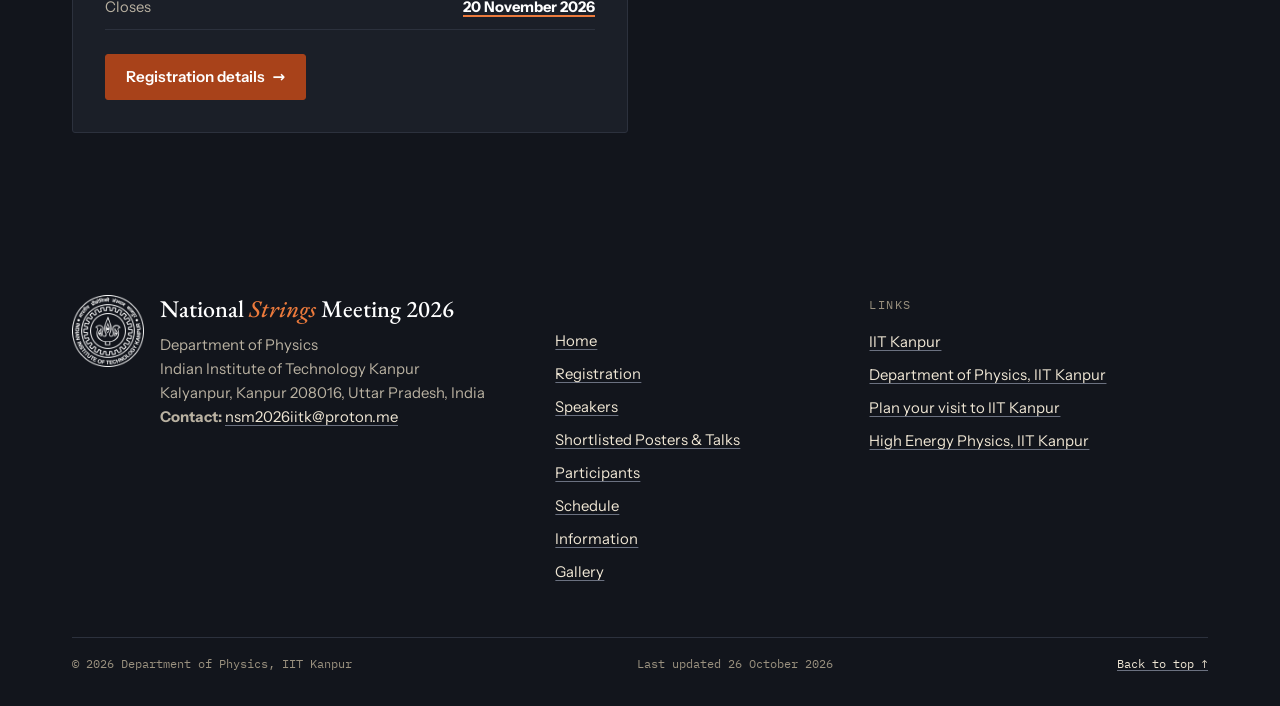
==== commit 785ce8a5: "random-update" ====
--- a/index.html
+++ b/index.html
@@ -40,6 +40,7 @@
   <link rel="icon" href="assets/images/favicon.svg" type="image/svg+xml">
   <link rel="apple-touch-icon" href="assets/images/apple-touch-icon.png">
   <link rel="stylesheet" href="css/style.css">
+  <script defer src='https://static.cloudflareinsights.com/beacon.min.js' data-cf-beacon='{"token": "105c794566d0415baa018de40badc84c"}'></script>
 </head>
 
 <body>
@@ -394,6 +395,7 @@
           <li><a href="https://www.iitk.ac.in/">IIT Kanpur</a></li>
           <li><a href="https://www.iitk.ac.in/phy/">Department of Physics, IIT Kanpur</a></li>
           <li><a href="https://www.iitk.ac.in/visitors">Plan your visit to IIT Kanpur</a></li>
+          <li><a href=“https://hepiitk.github.io”>High Energy Physics, IIT Kanpur</a></li>
         </ul>
       </div>
     </div>
--- a/css/style.css
+++ b/css/style.css
@@ -219,6 +219,7 @@
 .band { padding-block: clamp(3.5rem, 7vw, 6rem); }
 .band--alt { background: var(--paper-2); border-block: 1px solid var(--rule); }
 .band--tight { padding-block: clamp(2.5rem, 5vw, 4rem); }
+.band--snug-top { padding-top: clamp(1.75rem, 3.5vw, 2.75rem); }   /* a list that starts close under the page title (Speakers) */
 
 /* Section heading block */
 .section-head { margin-bottom: clamp(2rem, 4vw, 3rem); max-width: 46rem; }
@@ -975,12 +976,22 @@
 .data-table--list th:first-child, .data-table--list td:first-child { padding-left: 0.75rem; }
 .data-table--list tbody th { font-weight: 500; }
 .data-table--list tbody tr.group-start > * { border-top: 2px solid var(--rule-control); }   /* first row of a new institution or position (Sort by) */
-/* Speakers page: name and affiliation */
-.speaker-table { border-top: 2px solid var(--ink-hi); }
-.speaker-table th:first-child { width: 42%; }
+/* Speakers page: name and affiliation in a light card with rounded corners */
+.speaker-table-wrap {
+  max-width: 60rem;
+  background: var(--card); border: 1px solid var(--rule); border-radius: var(--radius);
+  box-shadow: var(--shadow-1);
+}
+.data-table.speaker-table th, .data-table.speaker-table td { padding: 0.8rem 1.4rem; vertical-align: baseline; }
+.data-table.speaker-table thead th { padding-block: 0.95rem 0.85rem; background: var(--paper-2); border-bottom: 1px solid var(--rule); }
+.speaker-table th:first-child { width: 46%; }
 .speaker-table tbody th { font-family: var(--font-text); font-size: 1.12rem; font-weight: 500; }
 .speaker-table tbody td { color: var(--ink-mid); }
-.speaker-table tbody th, .speaker-table tbody td { padding-block: 0.85rem; vertical-align: baseline; }
+.speaker-table tbody tr:last-child > * { border-bottom: 0; }
+.speaker-table tbody tr:nth-child(even of :not([hidden])) { background: var(--paper-2); background: color-mix(in srgb, var(--paper-2) 55%, var(--card)); }
+@media (max-width: 560px) {
+  .data-table.speaker-table th, .data-table.speaker-table td { padding-inline: 0.9rem; }
+}
 .list-tools {
   display: flex; flex-wrap: wrap; align-items: end; gap: var(--sp-3) var(--sp-4);
   margin-bottom: var(--sp-4);
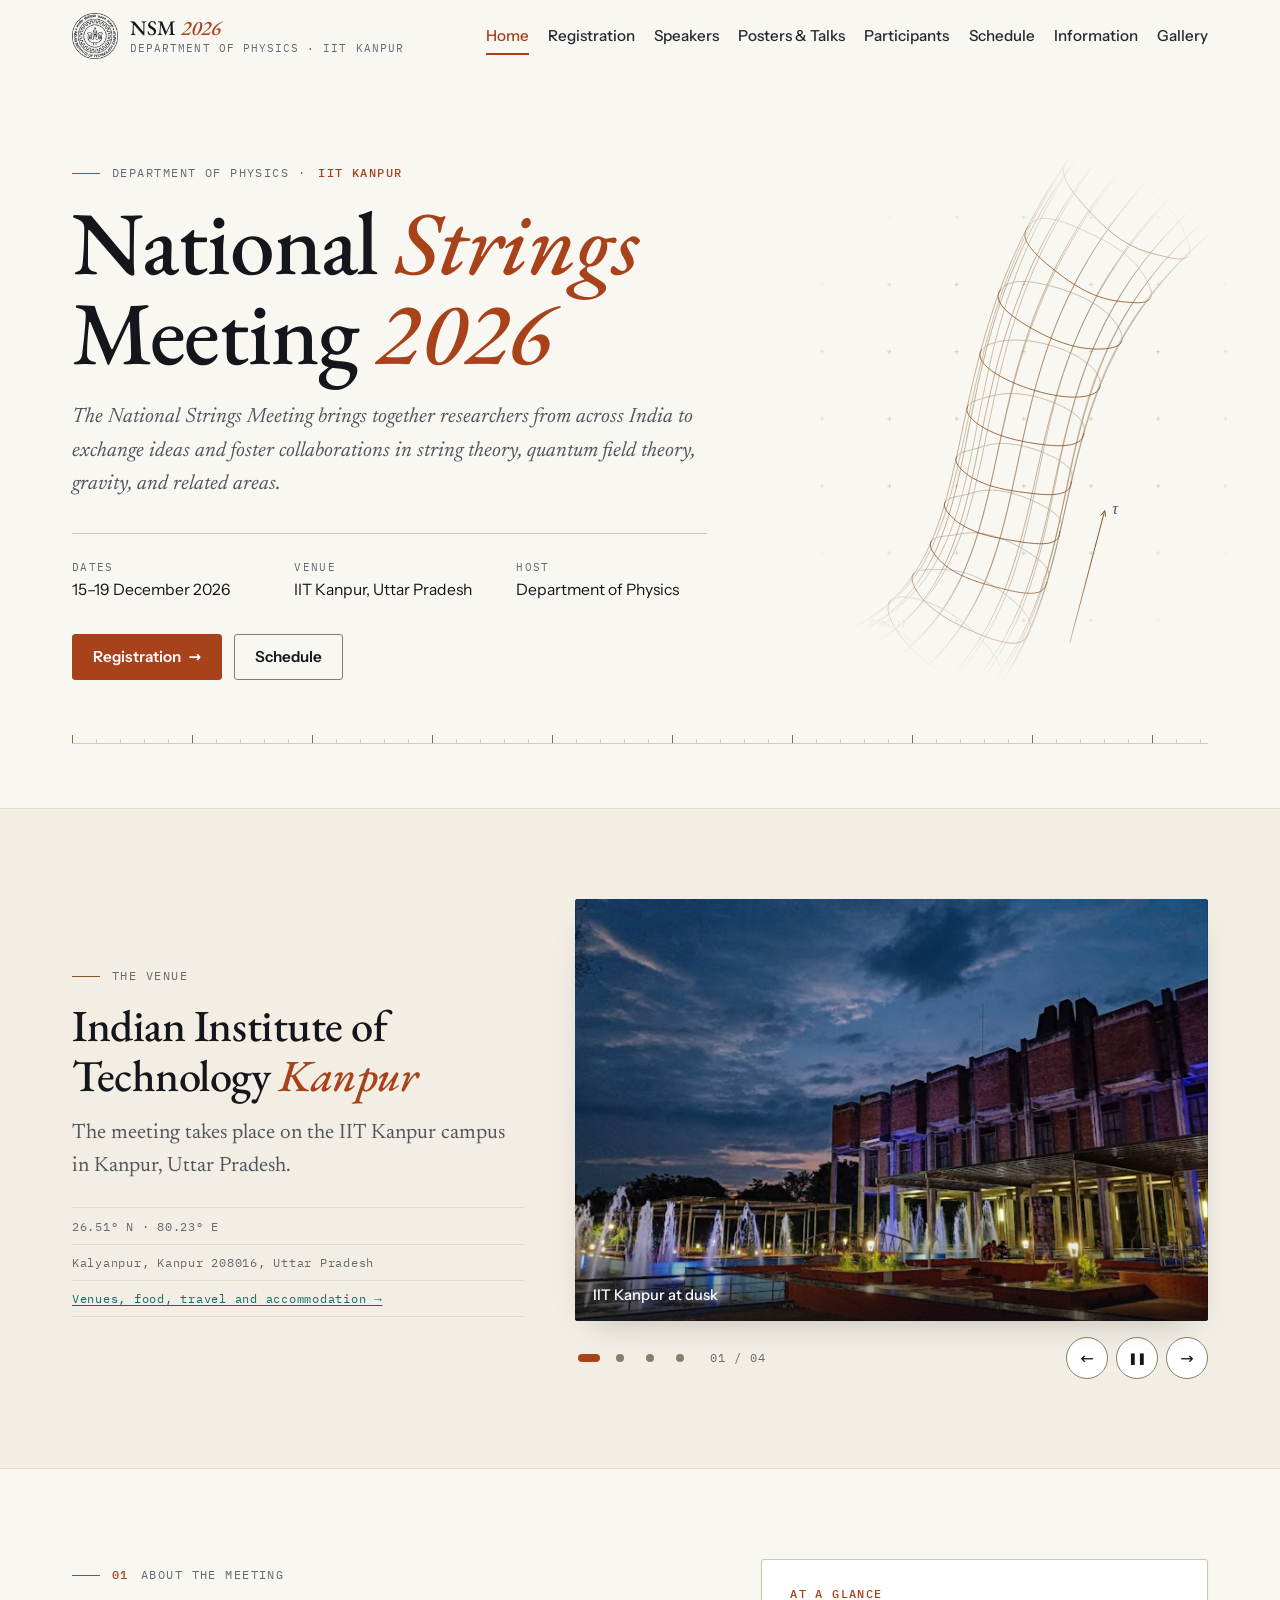
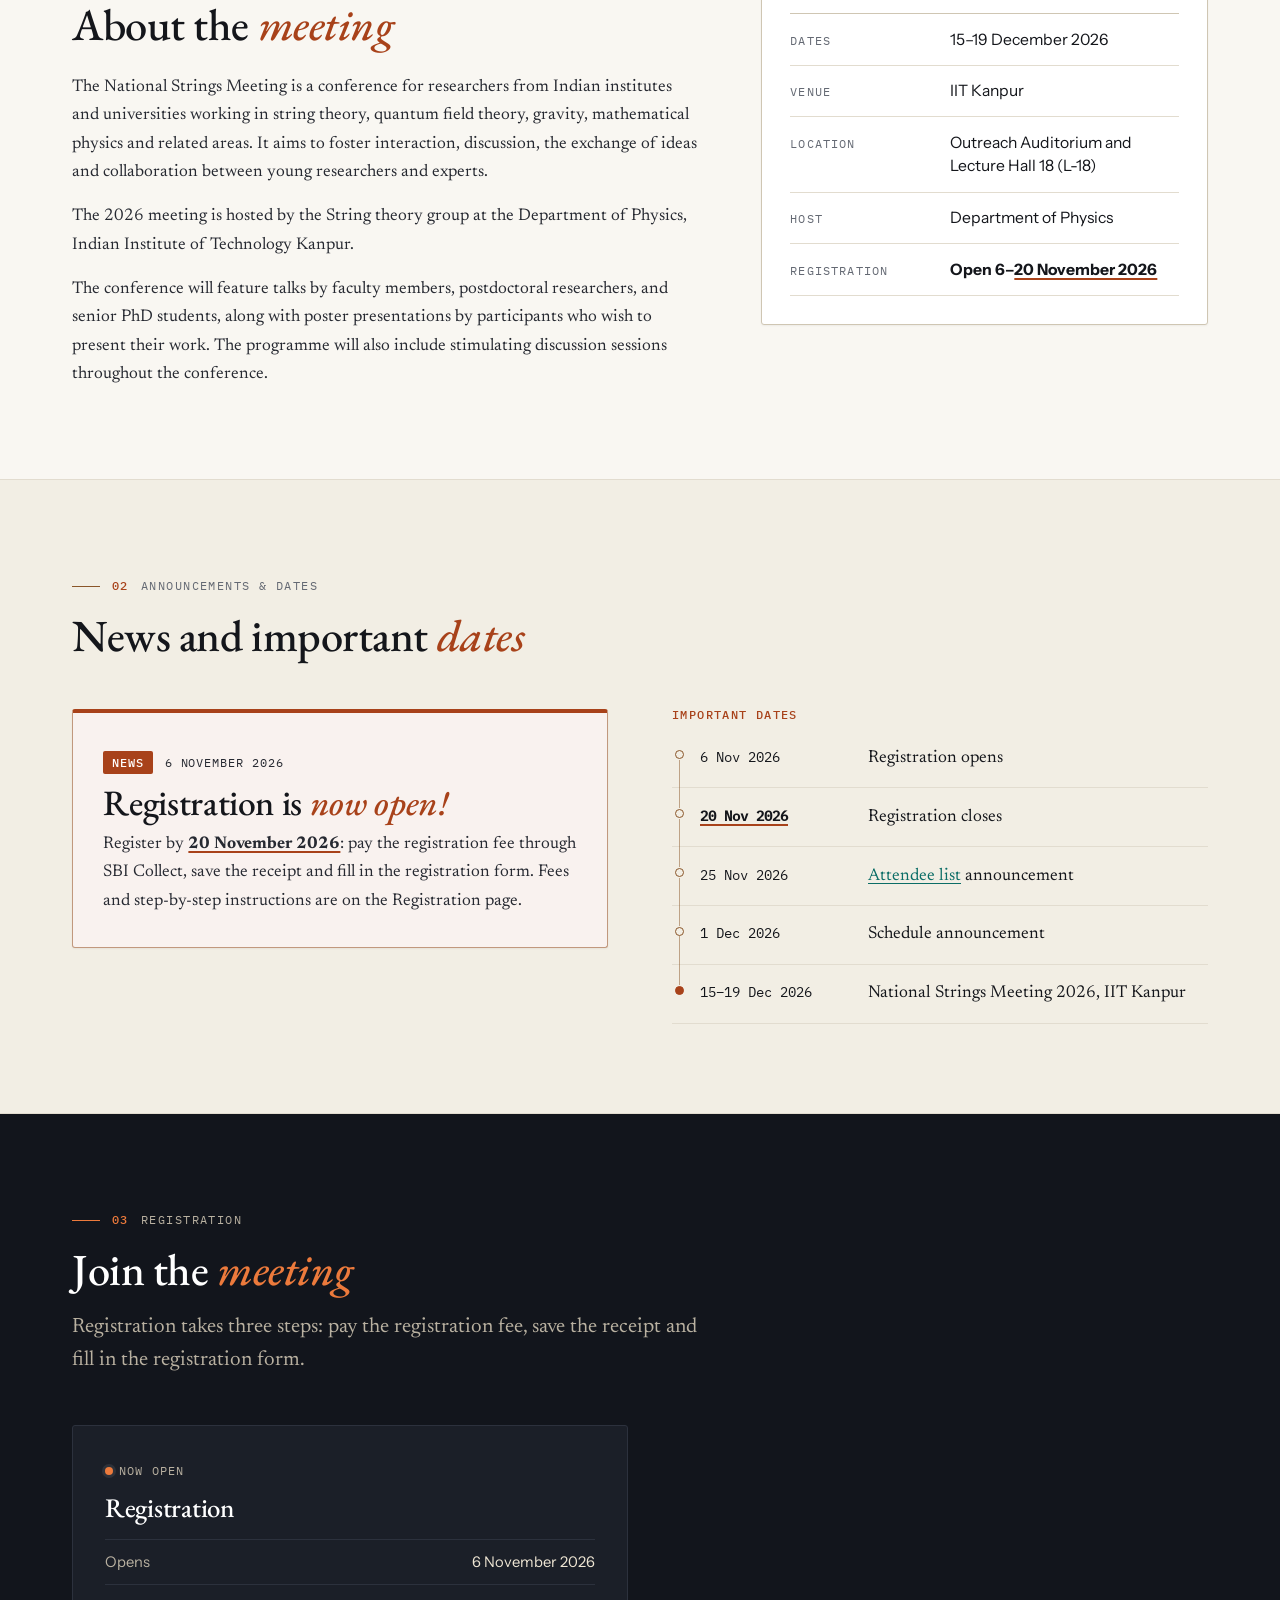
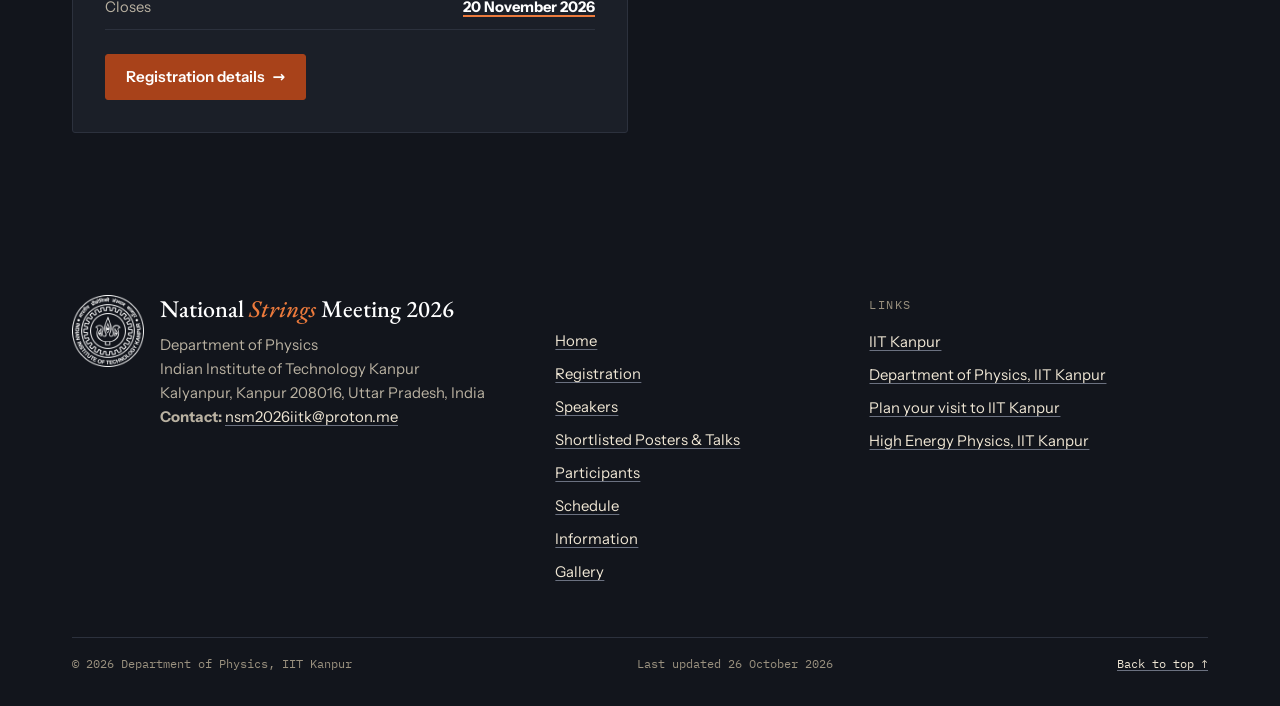
==== commit d3af809a: "link-corrected" ====
--- a/index.html
+++ b/index.html
@@ -395,7 +395,7 @@
           <li><a href="https://www.iitk.ac.in/">IIT Kanpur</a></li>
           <li><a href="https://www.iitk.ac.in/phy/">Department of Physics, IIT Kanpur</a></li>
           <li><a href="https://www.iitk.ac.in/visitors">Plan your visit to IIT Kanpur</a></li>
-          <li><a href=“https://hepiitk.github.io”>High Energy Physics, IIT Kanpur</a></li>
+          <li><a href="https://hepiitk.github.io">High Energy Physics, IIT Kanpur</a></li>
         </ul>
       </div>
     </div>
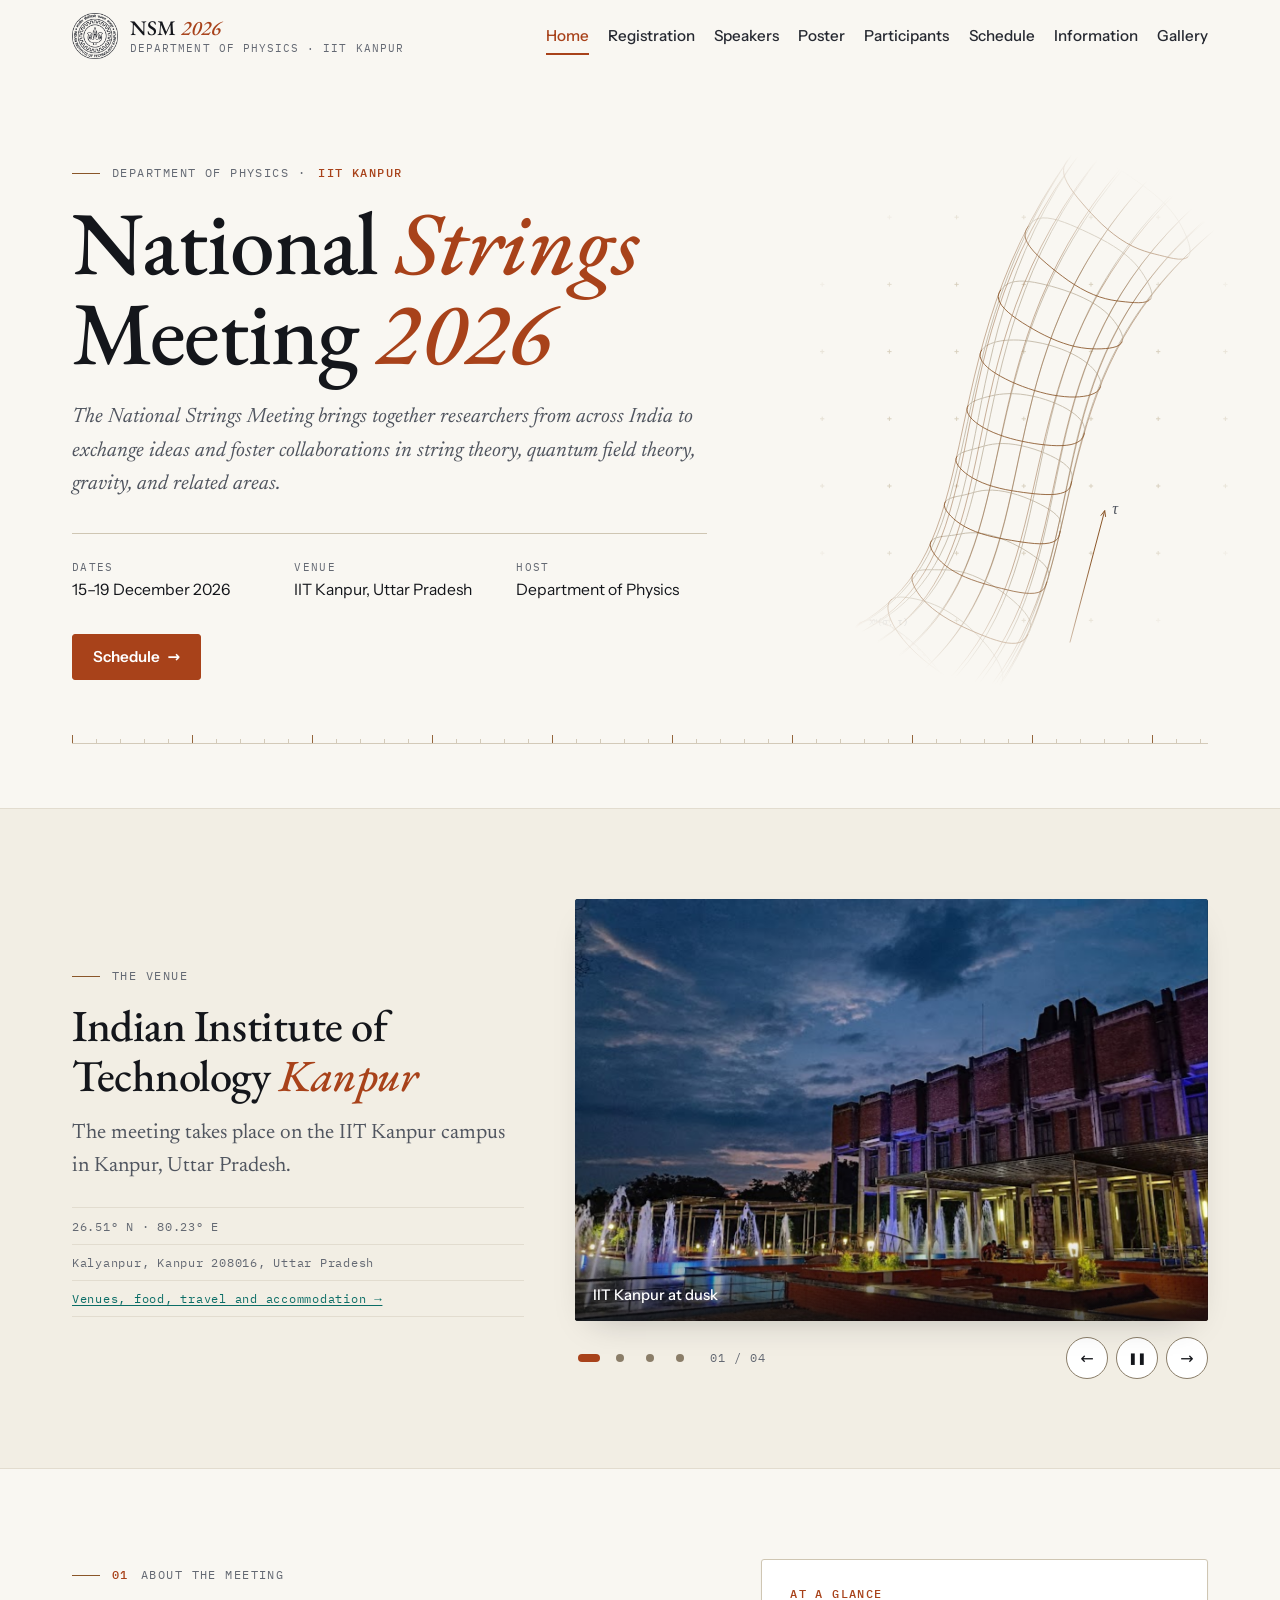
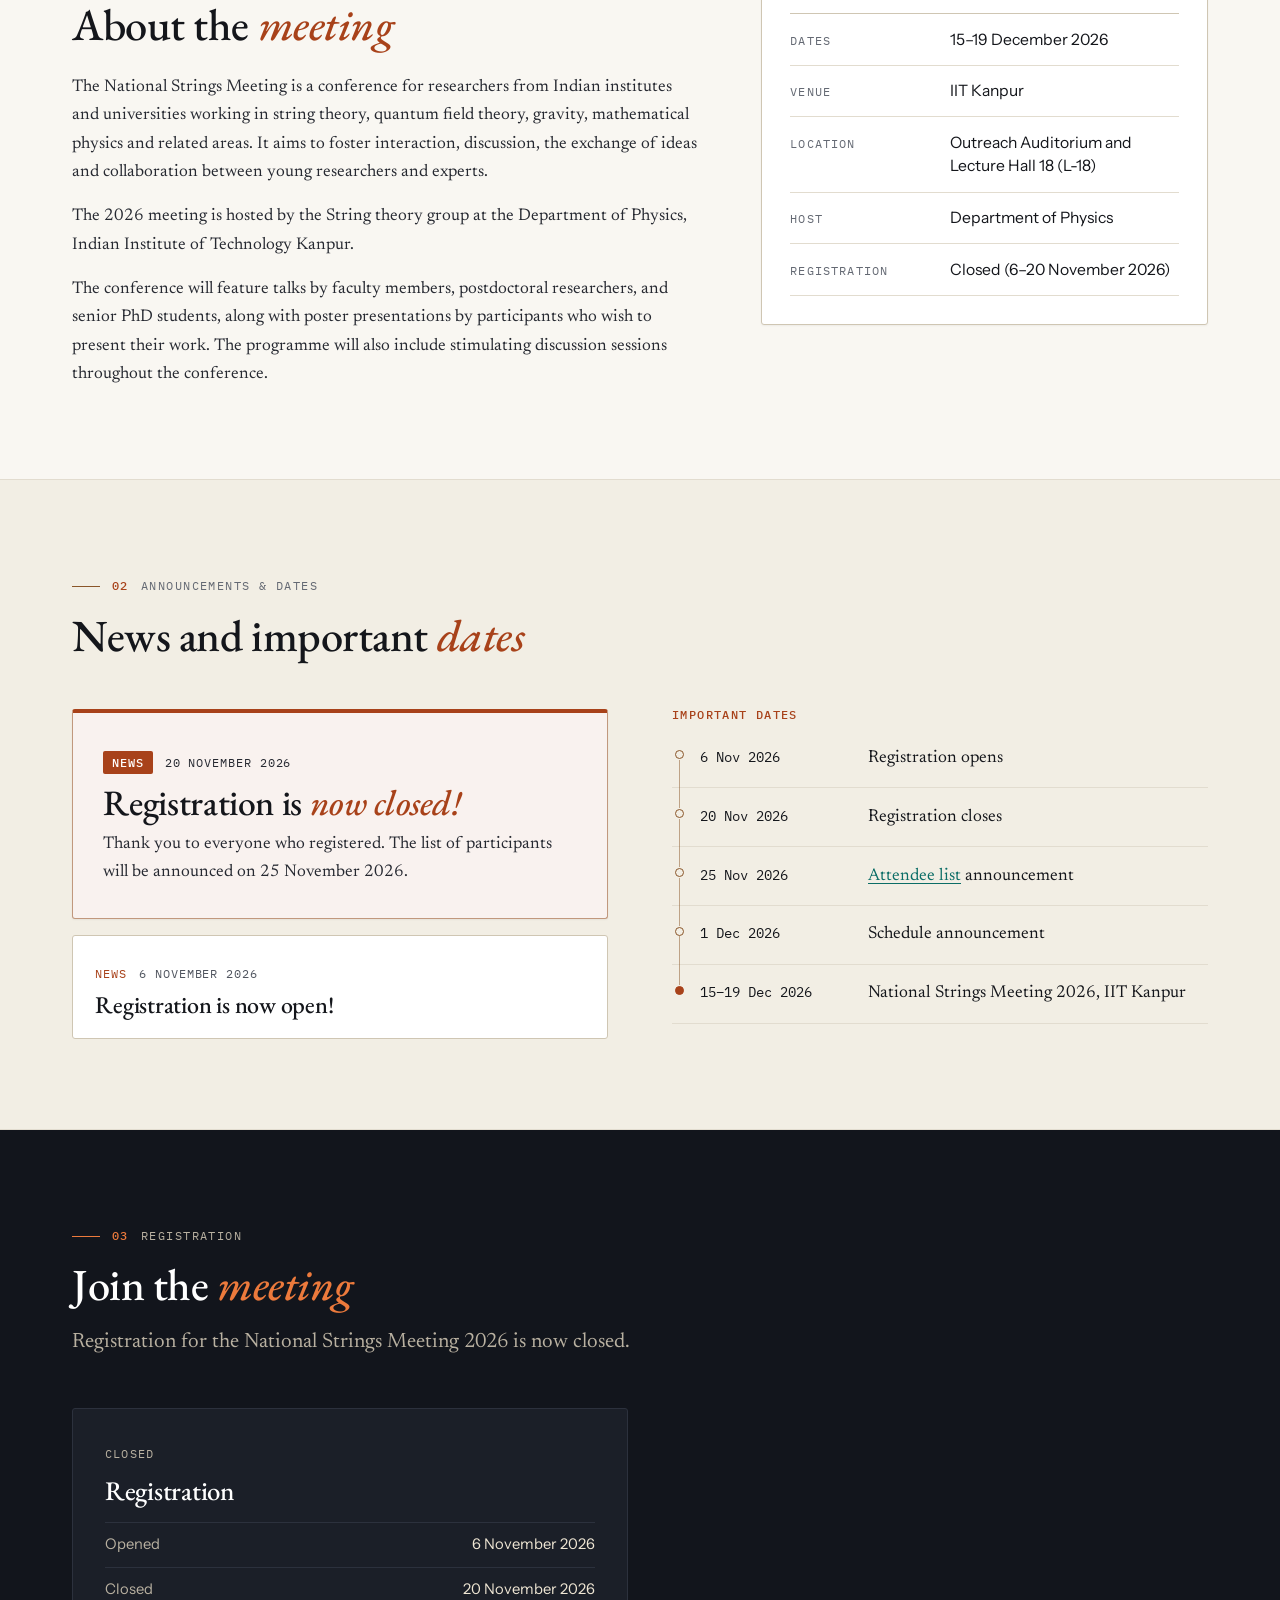
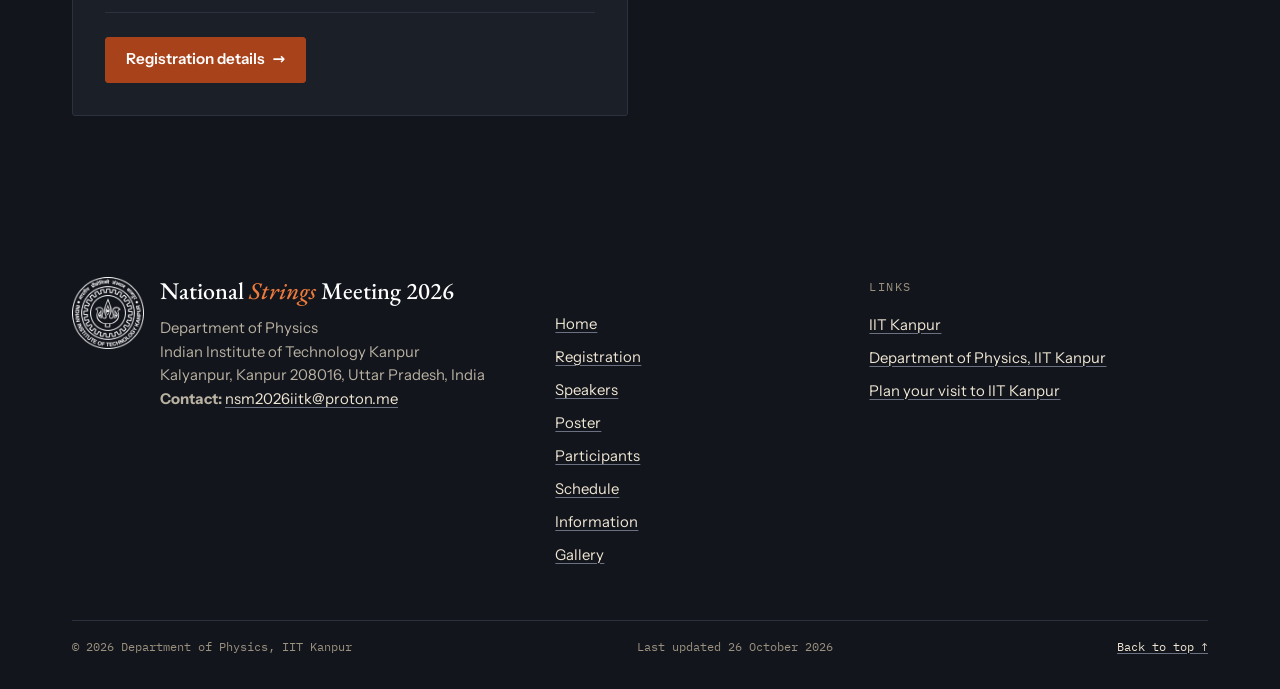
==== commit 01c66e31: "reg_closed" ====
--- a/index.html
+++ b/index.html
@@ -40,7 +40,6 @@
   <link rel="icon" href="assets/images/favicon.svg" type="image/svg+xml">
   <link rel="apple-touch-icon" href="assets/images/apple-touch-icon.png">
   <link rel="stylesheet" href="css/style.css">
-  <script defer src='https://static.cloudflareinsights.com/beacon.min.js' data-cf-beacon='{"token": "105c794566d0415baa018de40badc84c"}'></script>
 </head>
 
 <body>
@@ -68,7 +67,7 @@
         <li><a href="index.html" aria-current="page">Home</a></li>
         <li><a href="registration.html">Registration</a></li>
         <li><a href="speakers.html">Speakers</a></li>
-        <li><a href="shortlisted.html">Posters &amp; Talks</a></li>
+        <li><a href="shortlisted.html">Poster</a></li>
         <li><a href="participants.html">Participants</a></li>
         <li><a href="schedule.html">Schedule</a></li>
         <li><a href="venue-organizers.html">Information</a></li>
@@ -110,8 +109,7 @@
           </dl>
 
           <div class="hero__actions">
-            <a class="btn btn--primary" href="registration.html">Registration <span aria-hidden="true">→</span></a>
-            <a class="btn" href="schedule.html">Schedule</a>
+            <a class="btn btn--primary" href="schedule.html">Schedule <span aria-hidden="true">→</span></a>
           </div>
         </div>
 
@@ -228,7 +226,7 @@
             <div><dt>Venue</dt><dd>IIT Kanpur</dd></div>
             <div><dt>Location</dt><dd>Outreach Auditorium and Lecture Hall 18 (L-18)</dd></div>
             <div><dt>Host</dt><dd>Department of Physics</dd></div>
-            <div><dt>Registration</dt><dd><b>Open 6–<strong class="deadline"><time datetime="2026-11-20">20 November 2026</time></strong></b></dd></div>
+            <div><dt>Registration</dt><dd>Closed (6–<time datetime="2026-11-20">20 November 2026</time>)</dd></div>
           </dl>
         </div>
       </div>
@@ -261,9 +259,13 @@
           -->
           <ul class="news-list">
             <li class="news-item news-item--highlight">
+              <p class="news-item__meta"><span class="news-item__label">News<span class="visually-hidden">:</span></span><time datetime="2026-11-20">20 November 2026</time></p>
+              <h3>Registration is <em>now closed!</em></h3>
+              <p>Thank you to everyone who registered. The list of participants will be announced on <time datetime="2026-11-25">25 November 2026</time>.</p>
+            </li>
+            <li class="news-item">
               <p class="news-item__meta"><span class="news-item__label">News<span class="visually-hidden">:</span></span><time datetime="2026-11-06">6 November 2026</time></p>
-              <h3>Registration is <em>now open!</em></h3>
-              <p>Register by <strong class="deadline"><time datetime="2026-11-20">20 November 2026</time></strong>: pay the registration fee through SBI Collect, save the receipt and fill in the registration form. Fees and step-by-step instructions are on the Registration page.</p>
+              <h3>Registration is now open!</h3>
             </li>
           </ul>
         </div>
@@ -274,7 +276,7 @@
                Add class="is-key" to highlight a date (orange dot). -->
           <ol class="dates">
             <li><span class="when"><time datetime="2026-11-06">6 Nov 2026</time></span><span class="what">Registration opens</span></li>
-            <li><span class="when"><strong class="deadline"><time datetime="2026-11-20">20 Nov 2026</time></strong></span><span class="what">Registration closes</span></li>
+            <li><span class="when"><time datetime="2026-11-20">20 Nov 2026</time></span><span class="what">Registration closes</span></li>
             <li><span class="when"><time datetime="2026-11-25">25 Nov 2026</time></span><span class="what"><a href="participants.html">Attendee list</a> announcement</span></li>
             <li><span class="when"><time datetime="2026-12-01">1 Dec 2026</time></span><span class="what">Schedule announcement</span></li>
             <li class="is-key"><span class="when"><time datetime="2026-12-15">15–19 Dec 2026</time></span><span class="what">National Strings Meeting 2026, IIT Kanpur</span></li>
@@ -294,16 +296,16 @@
       <div class="section-head">
         <p class="eyebrow"><b>03</b> Registration</p>
         <h2 id="register-title">Join the <em>meeting</em></h2>
-        <p class="lead">Registration takes three steps: pay the registration fee, save the receipt and fill in the registration form.</p>
+        <p class="lead">Registration for the National Strings Meeting 2026 is now closed.</p>
       </div>
 
       <div class="reg-cards">
         <article class="reg-card">
-          <p class="status"><span class="status__dot" aria-hidden="true"></span>Now open</p>
+          <p class="status">Closed</p>
           <h3>Registration</h3>
           <dl>
-            <div><dt>Opens</dt><dd><time datetime="2026-11-06">6 November 2026</time></dd></div>
-            <div><dt>Closes</dt><dd><strong class="deadline"><time datetime="2026-11-20">20 November 2026</time></strong></dd></div>
+            <div><dt>Opened</dt><dd><time datetime="2026-11-06">6 November 2026</time></dd></div>
+            <div><dt>Closed</dt><dd><time datetime="2026-11-20">20 November 2026</time></dd></div>
           </dl>
           <a class="btn btn--light btn--primary" href="registration.html#registration">Registration details <span aria-hidden="true">→</span></a>
         </article>
@@ -381,7 +383,7 @@
           <li><a href="index.html">Home</a></li>
           <li><a href="registration.html">Registration</a></li>
           <li><a href="speakers.html">Speakers</a></li>
-          <li><a href="shortlisted.html">Shortlisted Posters &amp; Talks</a></li>
+          <li><a href="shortlisted.html">Poster</a></li>
           <li><a href="participants.html">Participants</a></li>
           <li><a href="schedule.html">Schedule</a></li>
           <li><a href="venue-organizers.html">Information</a></li>
@@ -395,7 +397,6 @@
           <li><a href="https://www.iitk.ac.in/">IIT Kanpur</a></li>
           <li><a href="https://www.iitk.ac.in/phy/">Department of Physics, IIT Kanpur</a></li>
           <li><a href="https://www.iitk.ac.in/visitors">Plan your visit to IIT Kanpur</a></li>
-          <li><a href="https://hepiitk.github.io">High Energy Physics, IIT Kanpur</a></li>
         </ul>
       </div>
     </div>
